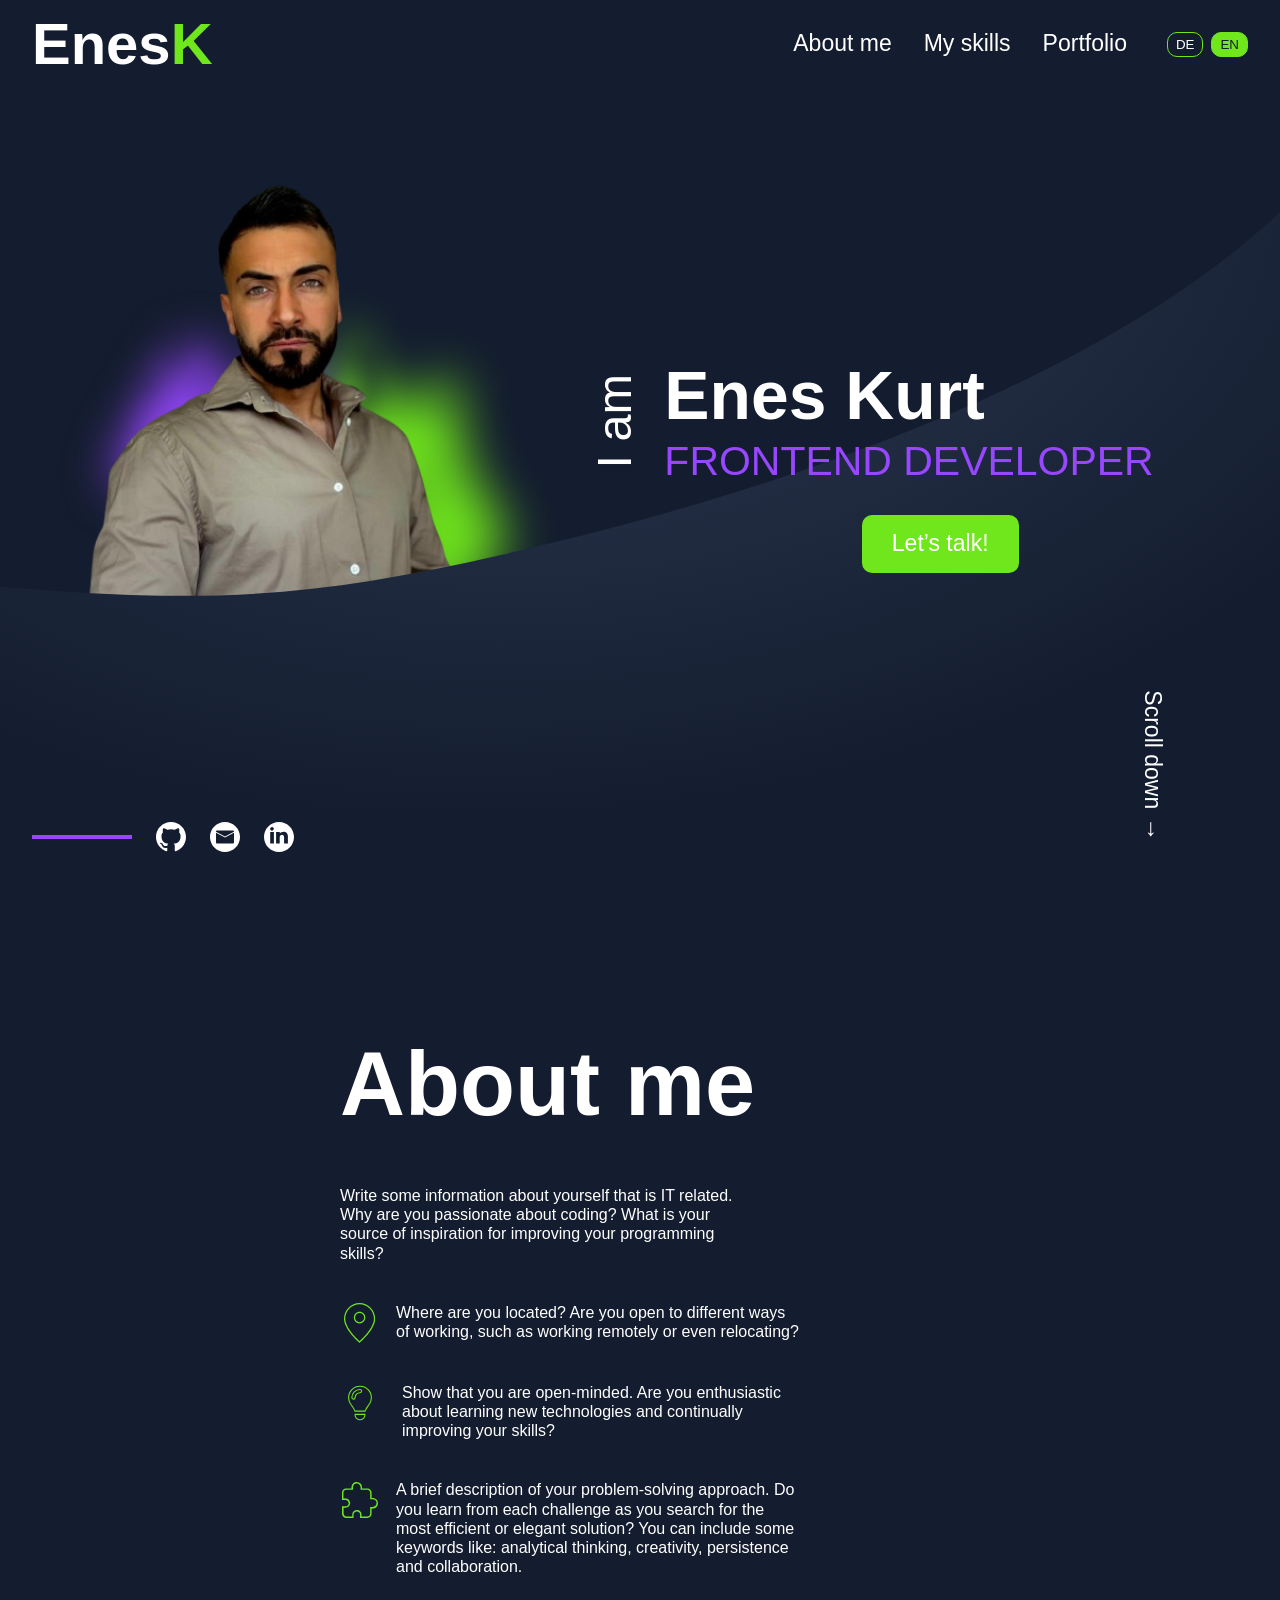
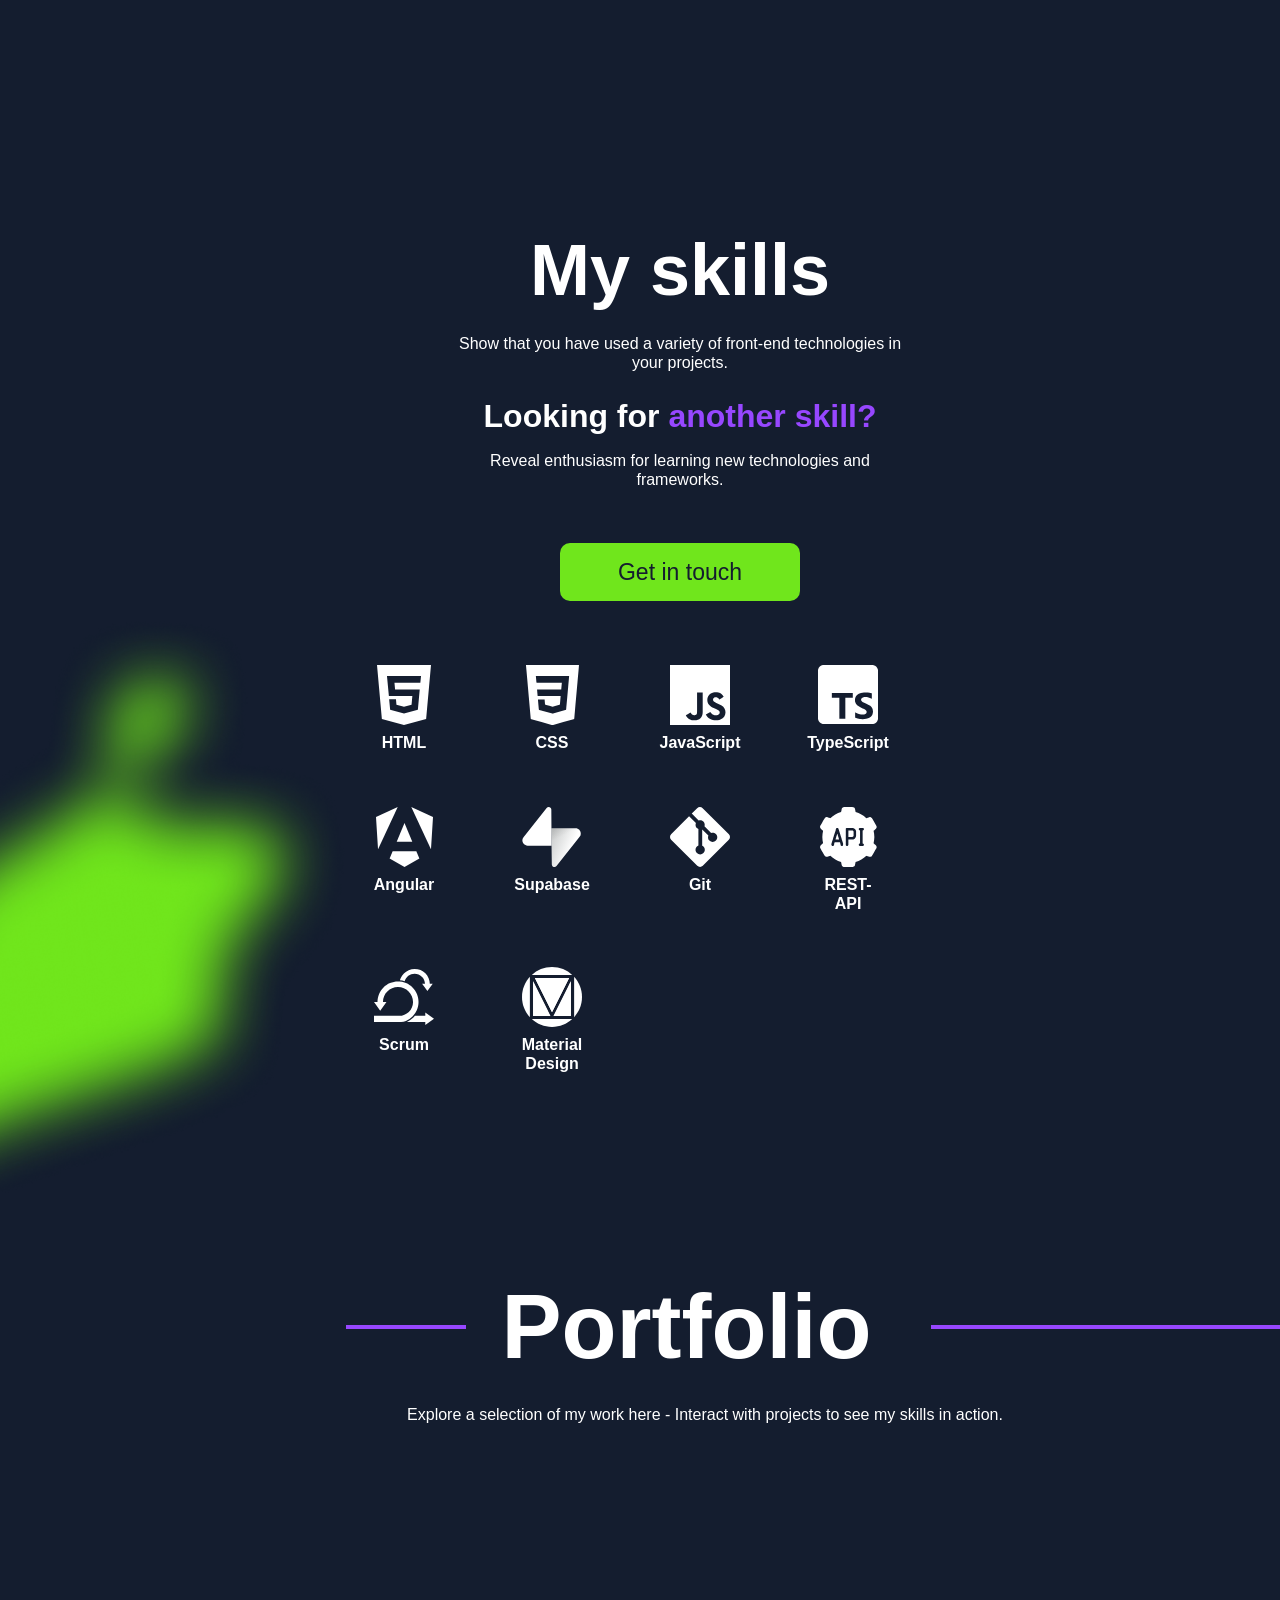
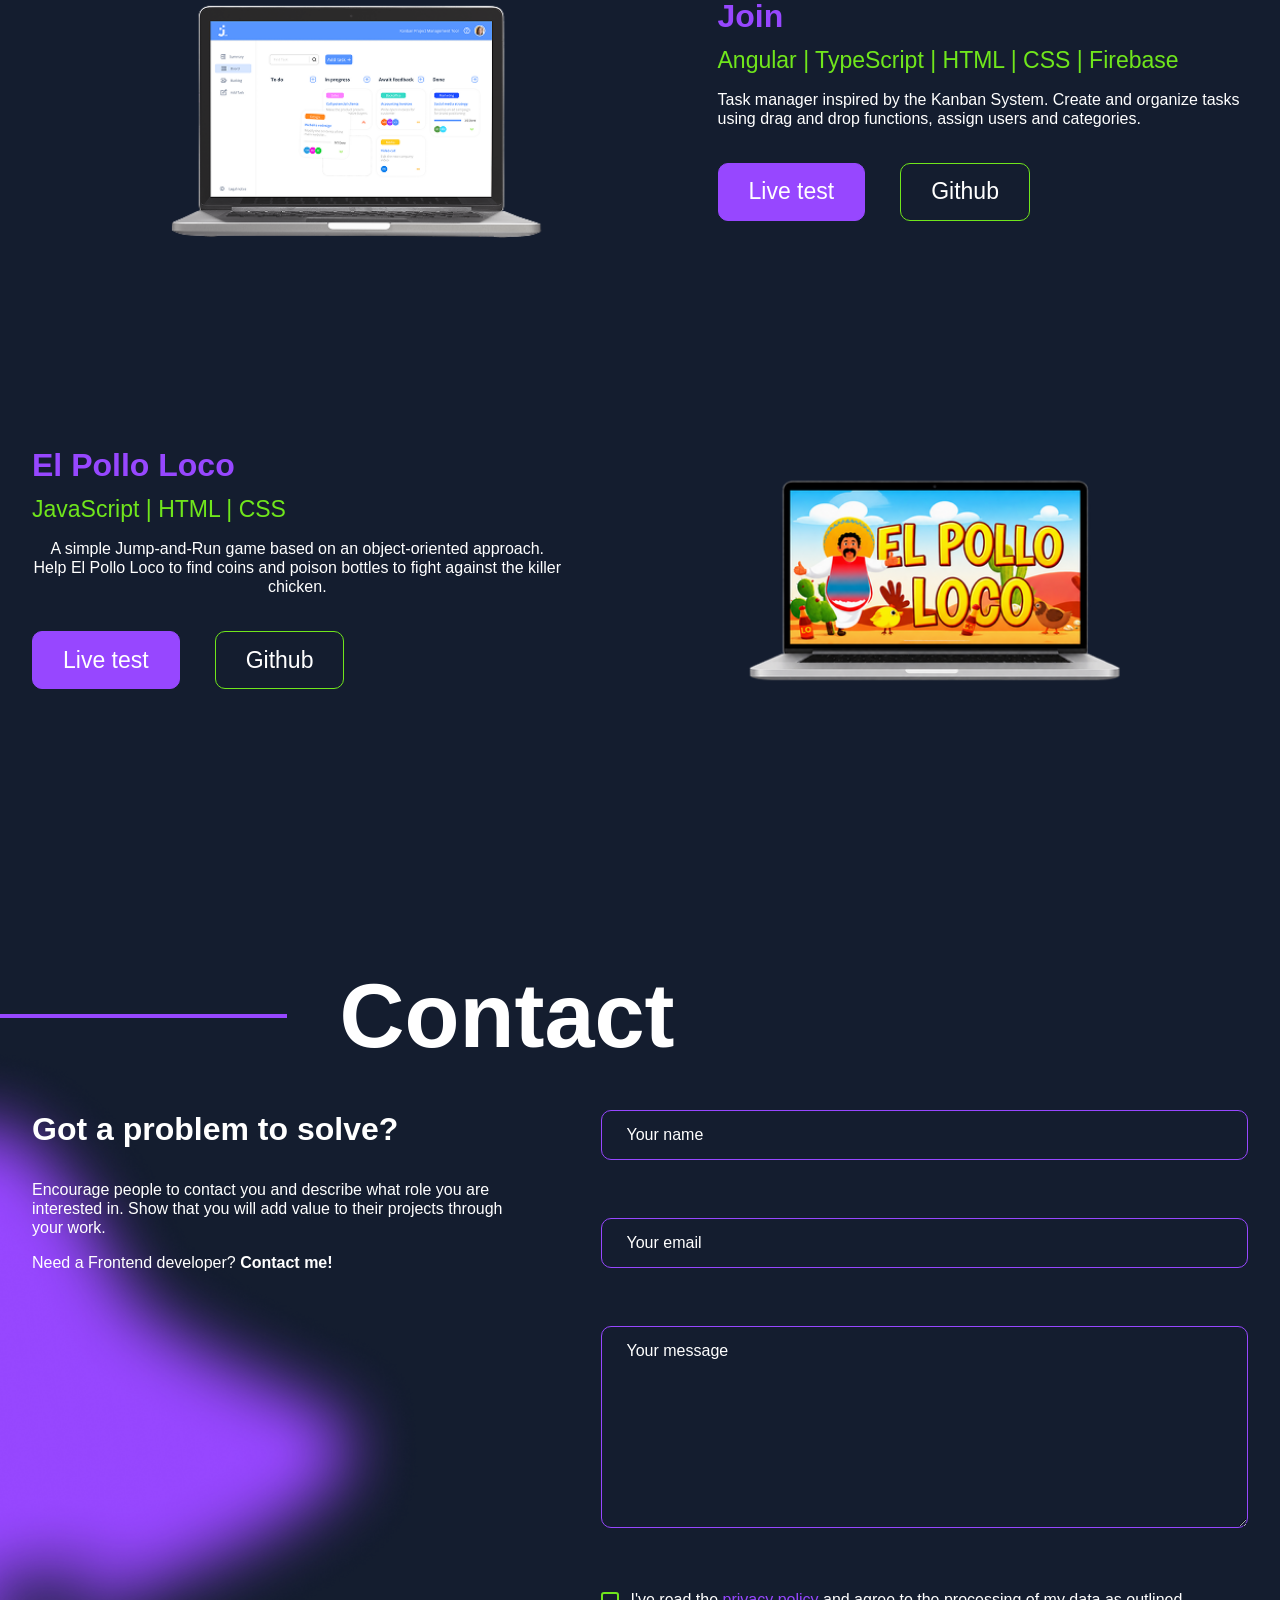
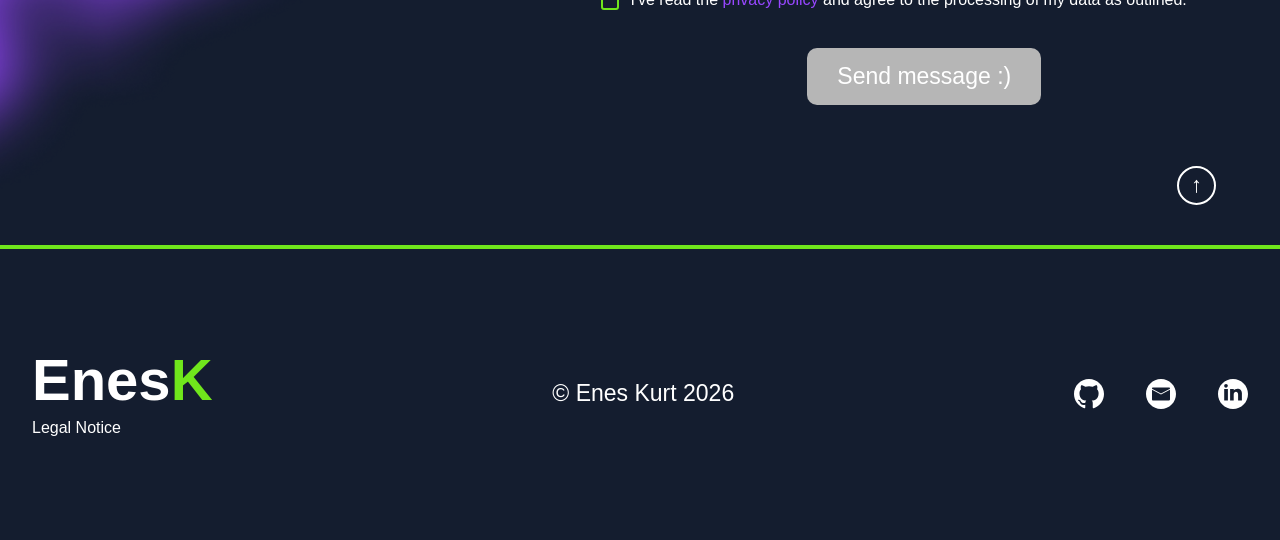
==== index.html @ da7b98ea "responsive contact section" ====
<!DOCTYPE html>
<html lang="en">

<head>
  <meta charset="UTF-8" />
  <meta name="viewport" content="width=device-width, initial-scale=1.0" />

  <title>Enes Kurt | Frontend Developer</title>

  <link rel="icon" type="image/png" href="./assets/img/favicon.png" />
  <link rel="stylesheet" href="./assets/css/style.css" />
</head>

<body>

    

    
  <!-- HEADER -->
  <header class="navbar">

    <div class="container navbar-container">

      <!-- LOGO -->
      <a href="#top" class="footer-logo">
        Enes<span>K</span>
      </a>

      <!-- BURGER -->
      <button class="burger" id="burger" aria-label="Open menu">
        <span></span>
        <span></span>
        <span></span>
      </button>

      <!-- NAV -->
      <div class="nav-right" id="nav">

        <nav>
         <ul class="nav-list">

  <li>
    <a href="#about-me" data-de="Über mich" data-en="About me">
      About me
    </a>
  </li>

  <li>
    <a href="#skills" data-de="Meine Skills" data-en="My skills">
      My skills
    </a>
  </li>

  <li>
    <a href="#portfolio" data-de="Portfolio" data-en="Portfolio">
      Portfolio
    </a>
  </li>

  <li>
    <a href="#contact" data-de="Kontakt" data-en="Contact">
      Contact
    </a>
  </li>

</ul>
</nav>

        <!-- LANGUAGE -->
        <div class="language">
          <button id="btn-de" data-lang="de">DE</button>
          <button id="btn-en" data-lang="en" class="active">EN</button>
        </div>

      </div>

    </div>

  </header>

  <!-- MAIN -->
  <main id="top">

 <!-- HERO -->
<section class="hero">

  <!-- WELLE ALS EIGENES ELEMENT -->
  <img
    class="hero-wave"
    src="./assets/img/background.svg"
    alt=""
    aria-hidden="true"
  />

  <div class="container hero-inner">

    <!-- IMAGE -->
    <div class="hero-image">

      <img
        class="hero-shadow"
        src="./assets/img/shadow.jpg"
        alt=""
      />

      <img
        class="hero-photo"
        src="./assets/img/enes.png"
        alt="Enes Kurt"
      />

    </div>

    <!-- TEXT -->
    <div class="hero-content">
 <div class="iam">
  <span data-de="Ich bin" data-en="I am">I am</span>
</div>
      <div class="hero-text">

        <h1>Enes Kurt</h1>

        <h2
          data-de="FRONTEND ENTWICKLER"
          data-en="FRONTEND DEVELOPER"
        >
          FRONTEND DEVELOPER
        </h2>

        <a
          href="#contact"
          class="cta"
          data-de="Lass uns reden!"
          data-en="Let’s talk!"
        >
          Let’s talk!
        </a>

      </div>

    </div>

    <!-- SOCIALS -->
    <div class="hero-socials">

      <div class="hero-line"></div>

      <a
        href="https://github.com/Enes-1905"
        target="_blank"
        rel="noopener noreferrer"
      >
        <img src="./assets/img/githubbutton.svg" alt="GitHub" />
      </a>

      <a href="mailto:kurt1643@icloud.com">
        <img src="./assets/img/button.svg" alt="Email" />
      </a>

      <a
        href="https://linkedin.com/"
        target="_blank"
        rel="noopener noreferrer"
      >
        <img src="./assets/img/linkedbutton.svg" alt="LinkedIn" />
      </a>

      <a class="hero-email" href="mailto:kurt1643@icloud.com">
        kurt1643@icloud.com
      </a>

    </div>

    <a href="#about-me" class="scroll-down">

      <span
        class="scroll-text"
        data-de="Runterscrollen"
        data-en="Scroll down"
      >
        Scroll down
      </span>

      <span class="scroll-arrow">
        →
      </span>

    </a>

  </div>

</section>


<!-- ABOUT -->
<section id="about-me" class="about-section">

  <div class="container about-content">

    <!-- TEXT -->
    <div class="about-text">

      <h2 data-de="Über mich" data-en="About me">
        About me
      </h2>

      <p class="about-intro">
        Write some information about yourself that is IT related. Why are you
        passionate about coding? What is your source of inspiration for improving
        your programming skills?
      </p>

      <div class="about-info">
        <img
          class="about-icon about-icon-location"
          src="./assets/img/location.svg"
          alt=""
        />

        <p>
          Where are you located? Are you open to different ways of working,
          such as working remotely or even relocating?
        </p>
      </div>

      <div class="about-info">
        <img
          class="about-icon about-icon-bulb"
          src="./assets/img/bulb.svg"
          alt=""
        />

        <p>
          Show that you are open-minded. Are you enthusiastic about learning
          new technologies and continually improving your skills?
        </p>
      </div>

      <div class="about-info">
        <img
          class="about-icon about-icon-puzzle"
          src="./assets/img/vector.svg"
          alt=""
        />

        <p>
          A brief description of your problem-solving approach. Do you learn
          from each challenge as you search for the most efficient or elegant
          solution? You can include some keywords like: analytical thinking,
          creativity, persistence and collaboration.
        </p>
      </div>

    </div>

    <!-- IMAGE -->
    <div class="about-image-wrapper">
      <div class="about-circle">
        <img
          src="./assets/img/enessss.jpg"
          alt="Enes Kurt"
        />
      </div>

      <div class="about-line"></div>
    </div>

  </div>

</section>

<!-- SKILLS -->
<section id="skills" class="skills-section">

  <div class="container skills-content">

    <!-- ICONS -->
    <div class="skills-icons">

      <div class="skill-item">
        <img src="./assets/img/html.svg" alt="HTML" />
        <span>HTML</span>
      </div>

      <div class="skill-item">
        <img src="./assets/img/css.svg" alt="CSS" />
        <span>CSS</span>
      </div>

      <div class="skill-item">
        <img src="./assets/img/js.svg" alt="JavaScript" />
        <span>JavaScript</span>
      </div>

      <div class="skill-item">
        <img src="./assets/img/type.svg" alt="TypeScript" />
        <span>TypeScript</span>
      </div>

      <div class="skill-item">
        <img src="./assets/img/angular.svg" alt="Angular" />
        <span>Angular</span>
      </div>

      <div class="skill-item">
        <img src="./assets/img/supabase.svg" alt="Supabase" />
        <span>Supabase</span>
      </div>

      <div class="skill-item">
        <img src="./assets/img/git.svg" alt="Git" />
        <span>Git</span>
      </div>

      <div class="skill-item">
        <img src="./assets/img/api.svg" alt="REST-API" />
        <span>REST-API</span>
      </div>

      <div class="skill-item">
        <img src="./assets/img/scrum.svg" alt="Scrum" />
        <span>Scrum</span>
      </div>

      <div class="skill-item">
        <img src="./assets/img/material.svg" alt="Material Design" />
        <span>Material Design</span>
      </div>

     

    </div>

    

    <!-- RIGHT -->
    <div class="skills-right">

      <!-- TITLE -->
      <div class="skills-heading">

        <h2
          data-de="Meine Fähigkeiten"
          data-en="My skills"
        >
          My skills
        </h2>

        <div class="skills-purple-line"></div>

      </div>

      <!-- TEXT -->
      <div class="skills-text-wrapper">

        <p class="skills-description">
          Show that you have used a variety of front-end technologies in your projects.
        </p>

        <div class="skills-question">

          <h3>
            Looking for <span>another skill?</span>
          </h3>

          <p>
            Reveal enthusiasm for learning new technologies and frameworks.
          </p>

        </div>

        <a
          href="#contact"
          class="cta skills-btn"
          data-de="Kontakt aufnehmen"
          data-en="Get in touch"
        >
          Get in touch
        </a>

      </div>

    </div>

  </div>

</section>
<!-- PORTFOLIO -->
<section id="portfolio" class="portfolio-section">

  <!-- TITLE AUSSERHALB DES CONTAINERS -->
  <div class="portfolio-header">

    <div class="portfolio-line-left"></div>

    <h2 class="portfolio-title">
      Portfolio
    </h2>

    <div class="portfolio-line-right"></div>

  </div>

  <!-- AB HIER BLEIBT ALLES IM CONTAINER -->
  <div class="container portfolio-content">

    <p
      class="portfolio-description"
      data-de="Entdecke hier eine Auswahl meiner Projekte – Interagiere mit ihnen und erhalte einen Einblick in meine Fähigkeiten."
      data-en="Explore a selection of my work here - Interact with projects to see my skills in action."
    >
      Explore a selection of my work here - Interact with projects to see my skills in action.
    </p>

    <!-- PROJECT 1 -->
    <div class="portfolio-project">

      <div class="project-image">
        <img
          src="./assets/img/join.jpg"
          alt="Join project"
        />
      </div>

      <div class="project-content">

        <h3>Join</h3>

        <p class="project-tech">
          Angular | TypeScript | HTML | CSS | Firebase
        </p>

        <p class="project-description">
          Task manager inspired by the Kanban System. Create and organize tasks using drag and drop functions, assign users and categories.
        </p>

        <div class="project-buttons">

          <a
            href="https://join.enes-kurt.de/login.html"
            target="_blank"
            rel="noopener noreferrer"
            class="project-btn live-btn"
          >
            Live test
          </a>

          <a
            href="https://github.com/Enes-1905/projektJoin"
            target="_blank"
            rel="noopener noreferrer"
            class="project-btn github-btn"
          >
            Github
          </a>

        </div>

      </div>

    </div>

    <!-- PROJECT 2 -->
    <div class="portfolio-project portfolio-project-reverse">

      <div class="project-content project-content-right">

        <h3>El Pollo Loco</h3>

        <p class="project-tech">
          JavaScript | HTML | CSS
        </p>

        <p class="project-description">
          A simple Jump-and-Run game based on an object-oriented approach. Help El Pollo Loco to find coins and poison bottles to fight against the killer chicken.
        </p>

        <div class="project-buttons">

          <a
            href="https://el-pollo-loco.enes-kurt.de/"
            target="_blank"
            rel="noopener noreferrer"
            class="project-btn live-btn"
          >
            Live test
          </a>

          <a
            href="https://github.com/Enes-1905/el_pollo_loco"
            target="_blank"
            rel="noopener noreferrer"
            class="project-btn github-btn"
          >
            Github
          </a>

        </div>

      </div>

      <div class="project-image project-image-elpoloco">
        <img
          src="./assets/img/elpoloco.jpg"
          alt="El Pollo Loco project"
        />
      </div>

    </div>

  </div>

</section>

<!-- CONTACT -->
<section id="contact" class="contact-section">

  <div class="container">

    <div class="contact-heading">
      <div class="contact-line"></div>

      <h2 data-de="Kontakt" data-en="Contact">
        Contact
      </h2>
    </div>

    <div class="contact-content">

      <div class="contact-left">

        <h3
          data-de="Hast du ein Problem zu lösen?"
          data-en="Got a problem to solve?"
        >
          Got a problem to solve?
        </h3>

        <p
          class="contact-description"
          data-de="Kontaktiere mich und beschreibe, welche Rolle du suchst. Ich zeige dir, wie ich durch meine Arbeit Mehrwert für dein Projekt schaffen kann."
          data-en="Encourage people to contact you and describe what role you are interested in. Show that you will add value to their projects through your work."
        >
          Encourage people to contact you and describe what role you are interested in. Show that you will add value to their projects through your work.
        </p>

        <p class="contact-highlight">
          Need a Frontend developer? <span>Contact me!</span>
        </p>

      </div>


      <form id="contact-form" class="contact-form" novalidate>

        <div class="input-group">

          <input
            type="text"
            name="name"
            id="name"
            placeholder="Your name"
            required
          />

          <span class="error-message" id="name-error"></span>

        </div>


        <div class="input-group">

          <input
            type="email"
            name="email"
            id="email"
            placeholder="Your email"
            required
          />

          <span class="error-message" id="email-error"></span>

        </div>


        <div class="input-group">

          <textarea
            name="message"
            id="message"
            placeholder="Your message"
            minlength="10"
            required
          ></textarea>

          <span class="error-message" id="message-error"></span>

        </div>


        <div class="privacy-wrapper">

          <label class="privacy-label">

            <input type="checkbox" required />

            <span class="custom-checkbox"></span>

            <span class="privacy-text">
              I've read the
              <a href="./privacypolicy.html" class="privacy-link">
                Privacy Policy
              </a>
              and agree to the processing of my data as outlined.
            </span>

            <span class="error-message" id="privacy-error"></span>

          </label>

        </div>


        <button type="submit" class="contact-btn">
          Send message :)
        </button>

      </form>


      <a href="#top" class="go-up-button" aria-label="Scroll to top">
        ↑
      </a>

    </div>

  </div>

</section>

<!-- FOOTER -->
<footer class="footer-section">
  <div class="container footer-content">

    <div class="footer-left">
      <a href="#top" class="footer-logo">
        Enes<span>K</span>
      </a>

      <div class="footer-links">
        <a href="./impressum.html" class="footer-legal">
          Legal Notice
        </a>

        
      </div>
    </div>

    <p class="footer-copyright">
      © Enes Kurt 2026
    </p>

    <div class="footer-socials">
      <a
        href="https://github.com/Enes-1905"
        target="_blank"
        rel="noopener noreferrer"
      >
        <img src="./assets/img/githubbutton.svg" alt="GitHub" />
      </a>

      <a href="mailto:kurt1643@icloud.com">
        <img src="./assets/img/button.svg" alt="E-Mail" />
      </a>

      <a
        href="https://linkedin.com/"
        target="_blank"
        rel="noopener noreferrer"
      >
        <img src="./assets/img/linkedbutton.svg" alt="LinkedIn" />
      </a>
    </div>

  </div>
</footer>

<script src="./assets/js/main.js"></script>
</body>
</html>
---- assets/css/style.css ----
:root {
  --bg: #141d2f;
  --dark-blue: #1a2743;
  --blue: #27334b;
  --green: #70e61c;
  --purple: #9747ff;
  --white: #ffffff;
  --cyan: #00bee8;
}

* {
  margin: 0;
  padding: 0;
  box-sizing: border-box;
}

html {
  scroll-behavior: smooth;
}

body {
  font-family: "Poppins", Arial, sans-serif;
  background: var(--bg);
  color: var(--white);

}

a {
  text-decoration: none;
  color: inherit;
}

img {
  display: block;
  max-width: 100%;
}

.container {
  width: 100%;
  max-width: 1440px;
  margin: 0 auto;
  padding-left: 48px;
  padding-right: 48px;
}

.about-content {
  position: relative;
  display: flex;
  align-items: center;
  justify-content: space-between;

  gap: 140px;
}
/* HEADER */

.navbar {
  position: fixed;
  top: 0;
  left: 0;
  width: 100%;
  height: 88px;
  background: var(--bg);
  z-index: 1000;
}

.navbar-container {
  height: 100%;
  display: flex;
  align-items: center;
  justify-content: space-between;
}

.logo {
  font-size: 32px;
  font-weight: 800;
}

.logo span {
  color: var(--green);
}

.nav-right {
  display: flex;
  align-items: center;
  gap: 40px;
}

.nav-list {
  display: flex;
  list-style: none;
  gap: 32px;
}

/* Contact remains .
 */
.nav-list li:last-child {
  display: none;
}

.nav-list a {
  font-family: "Poppins", sans-serif;
  font-size: 23px;
  font-weight: 400;
  line-height: 120%;
  letter-spacing: 0;
  color: #ffffff;

  transition: 0.2s;
}

.nav-list a:hover {
  color: var(--green);
}

.language {
  display: flex;
  gap: 8px;
}

.language button {
  background: transparent;
  color: var(--white);
  border: 1px solid var(--green);
  border-radius: 10px;
  padding: 4px 8px;
  cursor: pointer;
}

.language .active {
  background: var(--green);
  color: var(--bg);
}

/* BURGER */

.burger {
  display: none;
  width: 32px;
  height: 26px;
  background: transparent;
  border: none;
  flex-direction: column;
  justify-content: space-between;
  cursor: pointer;
}

.burger span {
  width: 100%;
  height: 3px;
  background: white;
  border-radius: 8px;
  transition: 0.25s;
}

.burger.open span:nth-child(1) {
  transform: rotate(45deg) translate(8px, 8px);
}

.burger.open span:nth-child(2) {
  opacity: 0;
}

.burger.open span:nth-child(3) {
  transform: rotate(-45deg) translate(8px, -8px);
}
/* =========================================
HERO
========================================= */

.hero {
  position: relative;
  min-height: 100vh;
  padding-top: 88px;
  background: #141d2f;
}

/* SVG-Welle */
.hero-wave {
  position: absolute;
  left: 0;

  top: clamp(
  150px,
  calc(150px + (1442px - 100vw) * 0.38),
  420px
  );

  width: 100%;
  height: auto;
  max-width: none;

  display: block;

  z-index: 4;
  pointer-events: none;
  user-select: none;
}

/* Hero-Inhalt */
.hero-inner {
  position: relative;

  width: calc(100% - 98px);
  max-width: 1344px;
  min-height: calc(100vh - 88px);

  margin: 0 auto;
  padding: 0;

  display: grid;
  grid-template-columns: 520px minmax(0, 1fr);
  align-items: center;
  column-gap: 20px;
}

.hero-image {
  position: relative;

  width: 620px;
  height: 650px;

  margin-left: -40px;
  margin-top: 18px;

  align-self: start;
  z-index: 2;
}

.hero-shadow {
  position: absolute;
  left: -150px;
  top: 80px;

  width: 760px;
  height: 760px;

  object-fit: contain;

  z-index: 1;
  filter: blur(10px);
  pointer-events: none;
}

.hero-photo {
  position: relative;
  z-index: 2;

  width: 580px;
  height: 650px;

  object-fit: contain;
  object-position: bottom center;

  transform: translateY(-8px);
}

/* Textbereich */
.hero-content {
  position: absolute;
  top: 209px;
  left: 573px;

  width: 760px;
  height: 172px;

  display: flex;
  align-items: flex-start;
  gap: 14px;

  margin: 0;
  z-index: 6;
}
.iam {
  width: 53px;
  height: 148px;

  display: flex;
  align-items: center;
  justify-content: center;

  flex-shrink: 0;
}

.iam > span {
  display: block;
  font-family: "Poppins", sans-serif;
  font-size: 64px;
  font-weight: 400;
  line-height: 1;
  color: var(--white);
  white-space: nowrap;
  transform: rotate(-90deg) translateY(6px);
  transform-origin: center;
}

.hero-text {
  width: auto;
  height: 148px;

  display: flex;
  flex-direction: column;
  align-items: flex-start;
}


.hero-text h1 {
  width: auto;
  margin: 0;

  font-size: 82px;
  font-weight: 700;
  line-height: 1.05;
  white-space: nowrap;
}
.hero-text h2 {
  width: auto;
  margin: 4px 0 0;

  font-family: "Poppins", sans-serif;
  font-size: 49px;
  font-weight: 400;
  line-height: 1;

  color: var(--purple);
  white-space: nowrap;
}

/* Grüner Button */
.cta {
  width: fit-content;
  min-height: 58px;

  margin-top: 36px;
  padding: 15px 30px;

  display: flex;
  align-items: center;
  justify-content: center;
  align-self: center;

  border: 0;
  border-radius: 10px;

  background: var(--green);
  color: #ffffff;

  font-family: "Poppins", sans-serif;
  font-size: 23px;
  font-weight: 400;
  line-height: 120%;
  white-space: nowrap;

  transition: transform 0.2s ease;
}

.cta:hover {
  transform: scale(1.05);
}

/* Social Links */
.hero-socials {
  position: absolute;
  left: calc((100vw - 100%) / -2);
  bottom: 48px;

  display: flex;
  align-items: center;
  gap: 28px;

  z-index: 6;
}

.hero-line {
  width: 180px;
  height: 4px;
  background: var(--purple);
  flex-shrink: 0;
  left: -95px;
}
.hero-socials a {
  display: flex;
  align-items: center;
  justify-content: center;
}

.hero-socials a img {
  width: 30px;
  height: 30px;

  object-fit: contain;
  transition: transform 0.2s ease;
}

.hero-socials a:hover img {
  transform: scale(1.15);
}

.hero-email {
  margin-left: 8px;

  font-size: 23px;
  color: #ffffff;
}

/* Scroll down */
.scroll-down {
  position: absolute;
  right: 20px;
  bottom: 120px;

  display: flex;
  align-items: center;
  gap: 8px;

  transform: rotate(90deg);

  z-index: 6;
}

.scroll-text {
  font-family: "Poppins", sans-serif;
  font-size: 23px;
  font-weight: 400;
  line-height: 120%;

  color: #ffffff;
}

.scroll-arrow {
  width: 24px;
  height: 24px;

  display: flex;
  align-items: center;
  justify-content: center;

  font-size: 24px;
  color: #ffffff;
}

/* =========================================
HERO RESPONSIVE 
========================================= */

@media (max-width: 1450px) {
  .hero-inner {
    width: calc(100% - 64px);
  }

  .hero-image {
    margin-left: 0;
  }

  .hero-shadow {
    left: 0;
    width: 620px;
    height: 650px;
  }

  .hero-photo {
    margin-left: 0;
  }
}
@media (max-width: 1420px) {
  .hero-inner {
    width: calc(100% - 64px);
    max-width: 1240px;
    grid-template-columns: 540px minmax(0, 1fr);
    column-gap: 24px;
  }

  .hero-image {
    width: 540px;
    max-width: none;
    height: 650px;
    margin-left: 0;
    margin-top: 18px;
    transform: none;
  }

  .hero-shadow {
    left: 0;
    top: 80px;
    width: 540px;
    max-width: none;
    height: 650px;
    margin-left: 0;
    transform: none;
  }

  .hero-photo {
    width: 520px;
    max-width: none;
    height: 650px;
    margin-left: 0;
  }

  .hero-content {
    position: absolute;
    top: 209px;
    left: 573px;

    width: calc(100% - 573px);
    min-width: 0;

    display: grid;
    grid-template-columns: 63px minmax(0, 1fr);
    grid-template-rows: 108px 64px;
    column-gap: 24px;

    margin: 0;
    z-index: 6;
  }

  .iam {
    width: 50px;
    height: 125px;
  }

  .iam > span {
    font-size: clamp(36px, 3.8vw, 52px);
  }

  .hero-text {
    width: 100%;
    max-width: 100%;
    min-width: 0;
    height: auto;
  }

  .hero-text h1,
  .hero-text h2 {
    min-width: 0;
  }

  .hero-text h1 {
    width: auto;
    max-width: 100%;
    height: auto;
    font-size: clamp(48px, 5.3vw, 72px);
    line-height: 1.1;
  }

  .hero-text h2 {
    width: auto;
    max-width: 100%;
    height: auto;
    margin-top: 4px;
    font-size: clamp(28px, 3.2vw, 44px);
    line-height: 1.15;
  }

  .cta {
    margin-top: 30px;
  }
}

/* ABOUT */

.about-section {
  position: relative;
  z-index: 5;

  background: transparent;

  padding-top: 130px;
  padding-bottom: 120px;
}

.about-content {
  position: relative;
  z-index: 6;

  display: flex;
  align-items: center;
  justify-content: space-between;

  gap: 80px;
}
.about-text {
  width: 471px;
  display: flex;
  flex-direction: column;
  gap: 32px;
  margin-left: -40px;
}

.about-text h2 {
  font-weight: 700;
  font-size: 90px;
  line-height: 120%;
}
.about-intro {
  width: 417px;
  font-size: 16px;
  font-weight: 400;
  line-height: 120%;
  letter-spacing: 0;
}
.about-info {
  display: flex;
  align-items: flex-start;
  gap: 16px;
}

.about-icon {
  object-fit: contain;
  flex-shrink: 0;
  display: block;
}
.about-icon-location {
  width: 40px;
  height: 40px;
}

.about-icon-bulb {
  width: 52px;
  height: 52px;
  margin-left: -6px;
  margin-top: -6px;
}

.about-icon-puzzle {
  width: 36px;
  height: 36px;
  margin: 2px;
}


.about-info p {
  width: 407px;
  font-size: 16px;
  font-weight: 400;
  line-height: 120%;
  letter-spacing: 0;
}

.about-image-wrapper {
  position: relative;
  width: 453px;
  height: 453px;
  flex-shrink: 0;
}
.about-circle {
  width: 447px;
  height: 453px;
  border: 4px solid var(--green);
  border-radius: 50%;
  background: var(--bg);
}

.about-circle img {
  width: 100%;
  height: 100%;
  object-fit: cover;
  object-position: center top;
  border-radius: 50%;
}


.about-line {
  position: absolute;
  top: 50%;
  left: 98%;
  width: calc((100vw - 1440px) / 2 + 48px);
  min-width: 48px;
  height: 4px;
  background: var(--green);
  transform: translateY(-50%);
}
/* =========================================
SKILLS
========================================= */

.skills-section {
  position: relative;
  padding: 120px 0;
  background: var(--bg);
  overflow: hidden;
}

.skills-section::before {
  content: "";
  position: absolute;
  left: -320px;
  bottom: -120px;
  width: 700px;
  height: 700px;
  background: url("../img/skillsportfolio.jpg") no-repeat center;
  background-size: contain;
  z-index: 1;
  pointer-events: none;
}

.skills-content {
  position: relative;
  z-index: 2;

  width: 100%;
  min-height: 404px;

  display: flex;
  justify-content: space-between;
  align-items: flex-start;

  gap: 80px;
}

/* LEFT SIDE */

.skills-icons {
  width: 620px;
  max-width: 620px;

  display: grid;
  grid-template-columns: repeat(4, 88px);

  justify-content: space-between;

  column-gap: 60px;
  row-gap: 54px;
}

.skill-item {
  width: 60px;

  display: flex;
  flex-direction: column;
  align-items: center;
}

.skill-item img {
  width: 60px;
  height: 60px;

  object-fit: contain;
  transition: 0.2s ease;
}

.skill-item span {
  margin-top: 8px;

  font-family: "Poppins", Arial, sans-serif;
  font-size: 16px;
  font-weight: 700;
  font-style: normal;
  line-height: 120%;
  letter-spacing: 0;

  color: #ffffff;
  text-align: center;
}

.skill-item:hover img {
  transform: translateY(-10px);
}

/* RIGHT SIDE */

.skills-right {
  width: 550px;
  flex-shrink: 0;
  display: flex;
  flex-direction: column;
  align-items: flex-end;
  text-align: right;
  position: relative;
  left: 40px;
}

.skills-heading {
  width: auto;
  height: 108px;

  display: flex;
  align-items: center;
  justify-content: flex-end;

  gap: 32px;
}

.skills-heading h2 {
  font-size: 72px;
  font-weight: 700;
  line-height: 120%;
  white-space: nowrap;
}

.skills-purple-line {
  position: absolute;
  left: calc(100% + 32px);

  width: calc((100vw - 1440px) / 2 + 48px);
  min-width: 68px;
  height: 4px;
  background: var(--purple);
  transform: translateY(-50%);
}
.skills-text-wrapper {
  width: 471px;

  margin-top: 10px;

  display: flex;
  flex-direction: column;
  align-items: flex-end;

  gap: 24px;

  text-align: right;
}

.skills-description {
  width: 471px;

  font-size: 16px;
  font-weight: 400;
  line-height: 120%;
}

.skills-question {
  width: 410px;

  display: flex;
  flex-direction: column;

  gap: 16px;
}

.skills-question h3 {
  width: 410px;

  font-size: 32px;
  font-weight: 700;
  line-height: 120%;
}

.skills-question h3 span {
  color: var(--purple);
}

.skills-question p {
  width: 410px;

  font-size: 16px;
  font-weight: 400;
  line-height: 120%;
}

.skills-btn {
  width: 240px;
  height: 58px;

  display: flex;
  align-items: center;
  justify-content: center;

  padding: 15px 30px;

  border-radius: 10px;
  background: var(--green);

  color: var(--bg);

  font-size: 23px;
  font-weight: 400;
  line-height: 120%;
  text-align: center;
  white-space: nowrap;

  transition: 0.2s ease;
  align-self: center;
}
.skills-btn:hover {
  transform: scale(1.05);
}
/* PORTFOLIO */

.portfolio-section {
  position: relative;
  padding: 80px 0 120px;
  background: var(--bg);
}

.portfolio-shadow {
  position: absolute;
  top: 420px;
  left: -240px;
  width: 636px;
  height: 748px;
  object-fit: contain;
  transform: rotate(172deg);
  z-index: 0;
  pointer-events: none;
}
.portfolio-header {
  width: 100%;
  height: 108px;

  display: grid;
  grid-template-columns:
    1fr
    100px
    32px
    389px
    32px
    1fr;

  align-items: center;
}

.portfolio-line-left {
  grid-column: 2;

  width: 100px;
  height: 4px;

  background: var(--purple);
}

.portfolio-line-right {
  grid-column: 6;

  width: calc(100% + 16px);
  height: 4px;

  margin-left: -16px;

  background: var(--purple);
}
.portfolio-title {
  grid-column: 4;

  width: 389px;
  height: 108px;

  margin: 0;

  font-family: "Poppins", sans-serif;
  font-size: 90px;
  font-weight: 700;
  line-height: 120%;
  letter-spacing: 0;

  color: #ffffff;
  white-space: nowrap;
}

.portfolio-description {
  width: min(733px, calc(100% - 64px));
  height: auto;
  margin: 24px auto 0;
  font-family: "Poppins", sans-serif;
  font-size: 16px;
  font-weight: 400;
  line-height: 120%;
  color: #ffffff;
  text-align: center;
  white-space: normal;
  transform: translateX(65px);
}

.portfolio-project {
  position: relative;
  z-index: 2;
  margin: 110px auto 0;
  display: flex;
  align-items: center;
  justify-content: center;
  gap: 90px;
}

.project-image {
  width: 620px;
  height: 339px;

  flex-shrink: 0;
}

.project-image img {
  width: 620px;
  height: 339px;

  display: block;
  object-fit: contain;

  transition: transform 0.3s ease;
}

.project-image img:hover {
  transform: scale(1.03);
}

.project-content {
  width: 513px;
  display: flex;
  flex-direction: column;
  align-items: flex-start;
}

.project-content h3 {
  font-weight: 700;
  font-size: 32px;
  line-height: 120%;
  color: var(--purple);
}

.project-content .project-tech {
  margin-top: 12px;
  font-weight: 400;
  font-size: 23px;
  line-height: 120%;
  color: var(--green);
}

.project-content p {
  margin-top: 15px;
  font-size: 16px;
  line-height: 120%;
}

.elpoloco-content {
  align-items: flex-end;
  text-align: right;
}

.elpoloco-content p {
  text-align: right;
}

.project-buttons {
  display: flex;
  align-items: center;
  gap: 35px;
  margin-top: 35px;
}

.project-content-right .project-tech,
.project-content-right .project-description,
.elpoloco-content p {
  text-align: center;
}
.project-btn {
  min-height: 58px;
  padding: 15px 30px;
  border-radius: 10px;
  font-size: 23px;
  line-height: 1;
  display: flex;
  justify-content: center;
  align-items: center;
  white-space: nowrap;
  transition: 0.2s ease;
}
.project-btn:hover {
  transform: scale(1.05);
}

.live-btn {
  background: var(--purple);
  border: 1px solid var(--purple);
  color: var(--white);
}

.github-btn {
  background: transparent;
  border: 1px solid var(--green);
  color: var(--white);
}
/* CONTACT */

.contact-section {
  position: relative;
  padding: 100px 0 140px;
  background: var(--bg);
}
.contact-heading {
  width: 943px;
  height: 108px;

  display: flex;
  align-items: center;
  gap: 32px;
  margin-bottom: 40px;
  margin-left: calc((100vw - 1440px) / 82 - 278px);
}

.contact-line {
  width: 535px;
  height: 4px;

  background: var(--purple);
  flex-shrink: 0;
}

.contact-heading h2 {
  width: 376px;
  height: 108px;

  margin: 0;

  font-family: "Poppins", sans-serif;
  font-size: 90px;
  font-weight: 700;
  line-height: 120%;
  letter-spacing: 0;

  color: #ffffff;
  text-align: center;
  white-space: nowrap;
}
.go-up-button {
  position: absolute;
  right: 32px;
  bottom: -100px;

  width: 39px;
  height: 39px;

  display: flex;
  align-items: center;
  justify-content: center;

  border: 2px solid #ffffff;
  border-radius: 50%;

  color: #ffffff;
  font-size: 22px;
  text-decoration: none;

  transition: all 200ms ease-in-out;
}

.go-up-button:hover {
  color: var(--green);
  border-color: var(--green);
  transform: translateY(-3px);
}

.contact-section::before {
  content: "";
  position: absolute;
  left: -260px;
  bottom: 40px;
  width: 700px;
  height: 760px;
  background: url("../img/shadowportfolio.png") no-repeat center center;
  background-size: contain;
  z-index: 0;
  pointer-events: none;
}

.contact-content {
  position: relative;
  z-index: 2;

  display: flex;
  justify-content: space-between;
  align-items: flex-start;
  gap: 80px;
}
.contact-left {
  width: 474px;
}


.contact-left h3 {
  width: 474px;
  height: 38px;
  margin: 0;

  font-family: "Poppins", sans-serif;
  font-size: 32px;
  font-weight: 700;
  line-height: 120%;
  letter-spacing: 0;

  color: #ffffff;
}

.contact-description {
  width: 474px;

  margin-top: 32px;

  font-family: "Poppins", sans-serif;
  font-size: 16px;
  font-weight: 400;
  line-height: 120%;
  letter-spacing: 0;
  color: #ffffff;
}

.contact-highlight {
  width: 474px;

  margin-top: 16px;

  font-family: "Poppins", sans-serif;
  font-size: 16px;
  font-weight: 400;
  line-height: 120%;
  letter-spacing: 0;
  color: #ffffff;
}

.contact-highlight span {
  font-weight: 700;
}

.contact-form {
  width: 617px;
  display: flex;
  flex-direction: column;
  gap: 32px;
  margin-top: 0;
}

.contact-form input,
.contact-form textarea {
  width: 100%;
  border: 1px solid var(--purple);
  border-radius: 10px;
  background: transparent;
  color: var(--white);
  font-family: "Poppins", sans-serif;
  font-size: 16px;
  outline: none;
}

.contact-form input {
  height: 50px;
  padding: 15px 25px;
}

.contact-form textarea {
  height: 202px;
  padding: 15px 25px;
  resize: vertical;
}
.input-group {
  position: relative;
  width: 100%;
}

.error-message {
  display: block;
  min-height: 18px;
  margin-top: 8px;

  font-size: 14px;
  font-weight: 400;
  line-height: 120%;
  color: #e61c40;

  opacity: 0;
}

.input-group.error .error-message,
.privacy-wrapper.error .error-message {
  opacity: 1;
}

.input-group.error input,
.input-group.error textarea {
  border-color: #e61c40;
}

.input-group.error::after {
  content: "!";
  position: absolute;
  right: 25px;
  top: 13px;

  width: 24px;
  height: 24px;

  display: flex;
  align-items: center;
  justify-content: center;

  border-radius: 50%;
  background: #e61c40;
  color: #ffffff;

  font-size: 18px;
  font-weight: 700;
}

.input-group:has(textarea).error::after {
  top: 18px;
}

.contact-btn:disabled {
  background: #b6b6b6;
  color: #ffffff;
  cursor: not-allowed;
  transform: none;
}

.contact-form input::placeholder,
.contact-form textarea::placeholder {
  color: var(--white);
}

.privacy-label {
  display: flex;
  align-items: flex-start;
  gap: 12px;
  cursor: pointer;
}

.privacy-label input {
  display: none;
}

.custom-checkbox {
  width: 18px;
  height: 18px;
  border: 2px solid var(--green);
  border-radius: 3px;
  flex-shrink: 0;
  position: relative;
  margin-top: 2px;
}

.privacy-label input:checked + .custom-checkbox::after {
  content: "✓";
  position: absolute;
  top: -5px;
  left: 2px;
  color: var(--green);
  font-size: 16px;
}

.privacy-text {
  font-size: 16px;
  line-height: 120%;
}

.privacy-text a {
  color: var(--purple) !important;
  text-decoration: none;
  font-weight: 400;
  transition: 0.2s ease;
}

.privacy-text a:hover {
  color: var(--green) !important;
}
.contact-btn {
  align-self: center;
  padding: 15px 30px;
  border: none;
  border-radius: 10px;
  background: var(--green);
  color: var(--bg);
  font-size: 23px;
  cursor: pointer;
  transition: 0.2s ease;
}

.contact-btn:disabled {
  background: #b6b6b6;
  color: var(--white);
  cursor: not-allowed;
}

.contact-btn:hover {
  transform: scale(1.05);
}
.toast-message {
  position: fixed;
  right: 32px;
  bottom: 32px;
  z-index: 2000;
  padding: 16px 24px;
  background: var(--green);
  color: var(--bg);
  border-radius: 10px;
  font-weight: 700;
}

.footer-legal,
.footer-privacy {
  font-size: 16px;
  transition: color 0.2s ease;
}

.footer-legal:hover,
.footer-privacy:hover {
  color: var(--green);
}

/* FOOTER */


.footer-section {
  width: 100%;
  min-height: 291px;
  border-top: 4px solid var(--green);
  background: var(--bg);
}

.footer-content {
  min-height: 291px;
  display: flex;
  align-items: center;
  justify-content: space-between;
}

.footer-left {
  display: flex;
  flex-direction: column;
  align-items: flex-start;
}

.footer-logo {
  display: inline-block;
  font-size: 58px;
  font-weight: 700;
  line-height: 1;
  transition: transform 0.2s ease;
}

.footer-logo span {
  color: var(--green);
}

.footer-logo:hover {
  transform: scale(1.03);
}

.footer-links {
  display: flex;
  gap: 16px;
  margin-top: 10px;
}

.footer-copyright {
  font-size: 23px;
  line-height: 120%;
}

.footer-socials {
  display: flex;
  align-items: center;
  gap: 42px;
}

.footer-socials a {
  display: flex;
}

.footer-socials a img {
  width: 30px;
  height: 30px;
  object-fit: contain;
  transition: transform 0.2s ease;
}

.footer-socials a:hover img {
  transform: scale(1.2);
}
/* =========================================
LEGAL NOTICE
========================================= */

.legal-page {
  min-height: 100vh;
  padding-top: 140px;
  padding-bottom: 80px;
  background: var(--bg);
}

.legal-content {
  position: relative;
  width: 100%;
  max-width: 1200px;
  margin: 0 auto;
}

.legal-back {
  position: absolute;
  top: 0;
  right: 48px;

  width: 48px;
  height: 48px;

  display: flex;
  align-items: center;
  justify-content: center;

  border: 3px solid var(--purple);
  border-radius: 50%;

  color: var(--purple);
  font-size: 30px;
  line-height: 1;
  transition: 0.2s ease;
  transform: translateY(-50px);
}

.legal-back:hover {
  color: var(--green);
  border-color: var(--green);
}

.legal-heading {
  display: flex;
  align-items: center;
  gap: 24px;

  margin-bottom: 32px;
}

.legal-heading h1 {
  margin: 0;

  color: var(--green);

  font-size: 64px;
  font-weight: 700;
  line-height: 1.1;

  white-space: nowrap;
}

.legal-heading-line {
  width: 100%;
  height: 4px;

  background: var(--purple);
}

.legal-copy {
  max-width: 760px;
}

.legal-copy section {
  margin-bottom: 36px;
}

.legal-copy h2 {
  margin: 0 0 6px;

  color: var(--purple);

  font-size: 24px;
  font-weight: 700;
  line-height: 1.2;
}

.legal-copy p,
.legal-copy address {
  margin: 0;

  color: var(--white);

  font-size: 18px;
  font-style: normal;
  line-height: 1.25;
}

.legal-copy a {
  color: var(--purple);
}

.legal-note {
  margin-top: 40px;
}


/* =========================================
RESPONSIVE
========================================= */

@media (max-width: 1350px) {
  .container {
    max-width: 100%;
    padding-left: 32px;
    padding-right: 32px;
  }

  /* HERO: kleinere Desktops, weiterhin zweispaltig */
  .hero-inner {
    width: calc(100% - 64px);
    max-width: 1240px;
    grid-template-columns: minmax(320px, 43%) minmax(0, 1fr);
    column-gap: 24px;
  }

  .hero-image {
    width: 100%;
    max-width: 540px;
    height: 650px;
    margin-left: 0;
    margin-top: 18px;
    transform: none;
  }

  .hero-shadow {
    left: 0;
    top: 80px;
    width: 100%;
    max-width: 540px;
    height: 650px;
    margin-left: 0;
    transform: none;
  }

  .hero-photo {
    width: 100%;
    max-width: 520px;
    height: 650px;
    margin-left: 0;
  }

  .hero-content {
    position: relative;
    top: auto;
    left: auto;
    width: 100%;
    max-width: 100%;
    min-width: 0;
    height: auto;
    margin: -80px 0 0;
    gap: 18px;
  }

  .iam {
    width: 50px;
    height: 125px;
  }

  .iam > span {
    font-size: clamp(36px, 3.8vw, 52px);
  }

  .hero-text {
    width: 100%;
    max-width: 100%;
    min-width: 0;
    height: auto;
  }

  .hero-text h1 {
    width: auto;
    max-width: 100%;
    height: auto;
    font-size: clamp(48px, 5.3vw, 72px);
    line-height: 1.1;
  }

  .hero-text h2 {
    width: auto;
    max-width: 100%;
    height: auto;
    margin-top: 4px;
    font-size: clamp(28px, 3.2vw, 44px);
    line-height: 1.15;
  }

  .cta {
    margin-top: 30px;
  }

  .about-content {
    justify-content: center;
  }

.about-text {
  width: 100%;
  max-width: 600px;
  margin: 0 auto;
  gap: 40px;
}

.about-text h2 {
  margin-bottom: 8px;
}

  .about-image-wrapper,
  .about-line {
    display: none;
  }

  .skills-content {
    flex-direction: column-reverse;
    align-items: center;
    gap: 64px;
  }

  .skills-right,
  .skills-text-wrapper {
    width: 100%;
    max-width: 700px;
    align-items: center;
    text-align: center;
  }

  .skills-heading {
    justify-content: center;
  }

  .skills-purple-line {
    display: none;
  }

  .skills-heading h2 {
    text-align: center;
    white-space: normal;
  }

  .skills-icons {
    width: 100%;
    max-width: 664px;
    grid-template-columns: repeat(4, 88px);
    justify-content: center;
    gap: 54px 60px;
  }

  .portfolio-project {
    gap: 48px;
  }
}
/* Verhindert  Overflow */
@media (min-width: 1111px) and (max-width: 1350px) {
  .portfolio-project,
  .contact-content {
    width: 100%;
    min-width: 0;
  }

  .portfolio-project {
    gap: clamp(32px, 4vw, 48px);
  }

  .project-image {
    width: auto;
    min-width: 0;
    flex: 1 1 620px;
    height: auto;
  }

  .project-image img {
    width: 100%;
    height: auto;
  }

  .project-content {
    width: auto;
    min-width: 0;
    flex: 1 1 513px;
  }

  .contact-content {
    gap: clamp(40px, 5vw, 80px);
  }

  .contact-left {
    width: auto;
    min-width: 0;
    flex: 1 1 474px;
  }

  .contact-form {
    width: auto;
    min-width: 0;
    flex: 1 1 617px;
  }
}

@media (max-width: 380px) {
  .container {
    padding-left: 12px;
    padding-right: 12px;
  }

  .hero-inner {
    width: calc(100% - 24px);
  }

  .hero-content {
    width: 100%;
    max-width: 100%;
    gap: 0;
  }

  .iam {
    width: 24px;
    height: 76px;
    margin-right: -10px;
    transform: translateX(8px);
  }


  .iam > span {
    font-size: 24px;
    transform: rotate(-90deg);
  }
  .hero-text {
    width: calc(100% - 20px);
    max-width: calc(100% - 20px);
    min-width: 0;
  }

  .hero-text h1 {
    width: 100%;
    max-width: 100%;
    font-size: clamp(32px, 10vw, 38px);
    white-space: nowrap;
  }

  .hero-text h2 {
    width: 100%;
    max-width: 100%;
    font-size: clamp(16px, 5.2vw, 19px);
    white-space: nowrap;
  }

  .hero-email {
    display: none;
  }

  .hero-socials {
    width: auto;
    max-width: calc(100% - 24px);
    justify-content: center;
  }
}

@media (max-width: 1110px) {

  .hero {
    min-height: 100vh;
  }

  .hero-wave {
    top: 330px;
  }

  .hero-inner {
    width: calc(100% - 32px);
    min-height: calc(100vh - 88px);

    padding-top: 24px;
    padding-bottom: 120px;

    display: flex;
    flex-direction: column;
    align-items: center;
  }

  .hero-image {
    width: min(520px, 100%);
    max-width: 100%;
    height: auto;

    margin: 0 auto;
  }

  .hero-shadow,
  .hero-photo {
    width: 100%;
    height: auto;
  }

  .hero-shadow {
    left: 0;
    top: 40px;
  }

  .hero-content {
    position: relative;
    top: auto;
    left: auto;

    width: min(100%, 620px);
    max-width: 620px;
    height: auto;

    margin: -20px auto 0;

    justify-content: center;
    gap: 18px;
  }

  .iam {
    width: 48px;
    height: 118px;
  }

  .iam > span {
    font-size: clamp(34px, 6vw, 48px);
  }

  .hero-text {
    width: auto;
    min-width: 0;
    height: auto;
  }

  .hero-text h1 {
    width: auto;
    height: auto;

    font-size: clamp(46px, 9vw, 68px);
    line-height: 1.05;
  }

  .hero-text h2 {
    width: auto;
    height: auto;

    font-size: clamp(26px, 5.5vw, 40px);
    line-height: 1.15;

    white-space: nowrap;
  }

  .hero-email,
  .scroll-down {
    display: none;
  }

  .hero-socials {
    left: -150;
    bottom: 48px;

    display: flex;
    align-items: center;
    gap: 24px;

    transform: none;
  }
  .hero-socials > a:not(.hero-email) {
    width: 30px;
    min-width: 30px;
    height: 30px;
    flex: 0 0 30px;
  }

  .hero-socials > a:not(.hero-email) > img {
    display: block;
    width: 30px;
    min-width: 30px;
    height: 30px;
    max-width: none;
    flex-shrink: 0;
    object-fit: contain;
  }

  .hero-line {
    display: block;
    width: 72px;
    height: 4px;
    flex: 0 0 72px;
  }

  .hero-email {
    flex-shrink: 0;
  }
  

  /* =========================
  ABOUT
  ========================= */

  .about-content,
  .contact-content {
    flex-direction: column;
    align-items: center;
  }

  .about-text,
  .about-intro,
  .about-info p,
  .contact-left,
  .contact-form {
    width: 100%;
  }

  .about-text h2,
  .skills-heading h2,
  .contact-left h2,
  .portfolio-title {
    font-size: 45px;
  }

  /* =========================
  SKILLS
  ========================= */

  .skills-section {
    padding: 80px 0;
  }

  .skills-content {
    display: grid;
    grid-template-columns: 1fr;

    justify-items: center;

    gap: 0;
  }

  .skills-right,
  .skills-text-wrapper {
    display: contents;
  }

  .skills-heading {
    grid-row: 1;

    width: 100%;
    height: auto;

    margin-bottom: 24px;

    display: flex;
    justify-content: center;
    align-items: center;

    text-align: center;
  }

  .skills-description {
    grid-row: 2;

    width: min(471px, 100%);

    margin-bottom: 48px;

    text-align: center;
  }

  .skills-icons {
    grid-row: 3;

    width: 100%;
    max-width: 360px;

    margin: 0 auto 56px;

    grid-template-columns: repeat(3, 88px);
    justify-content: center;

    gap: 40px;
  }

  .skills-question {
    grid-row: 4;

    width: min(410px, 100%);

    margin: 0 auto;

    align-items: center;

    text-align: center;
  }

  .skills-question h3,
  .skills-question p {
    width: 100%;

    text-align: center;
  }

  .skills-btn {
    grid-row: 5;

    margin-top: 32px;

    justify-self: center;
  }

  /* =========================
  PORTFOLIO
  ========================= */

  .portfolio-header {
    width: 100%;
    max-width: 100%;
    height: auto;

    display: grid;

    grid-template-columns:
    minmax(24px, 1fr)
    auto
    minmax(24px, 1fr);

    gap: 16px;

    align-items: center;
  }

  .portfolio-line-left {
  grid-column: 1;

  width: 100px;
  max-width: 100px;

  justify-self: end;
}

.portfolio-title {
  grid-column: 2;

  width: auto;
  height: auto;
}

.portfolio-line-right {
  grid-column: 3;

  width: 100%;
  max-width: none;

  margin-left: 0;
}

  .portfolio-description {
  width: min(733px, 100%);
  height: auto;

  margin: 24px auto 0;
  padding: 0 16px;

  white-space: normal;
  transform: none;
}

  .portfolio-project {
    flex-direction: column;

    gap: 40px;

    margin-top: 80px;
  }

  .portfolio-project-reverse {
    flex-direction: column-reverse;
  }

  .project-image,
  .project-image img,
  .project-content,
  .project-content p,
  .project-tech,
  .project-description {
    width: 100%;
  }
  .project-image {
    max-width: 540px;
    width: 100%;
    margin: 0 auto;
  }

  .project-image img {
    width: 100%;
    height: auto;
  }
  .project-content,
  .project-content-right,
  .elpoloco-content {
    align-items: center;

    text-align: center;
  }

  .project-content-right .project-tech,
  .project-content-right .project-description,
  .elpoloco-content p {
    text-align: center;
  }

  /* =========================
  CONTACT
  ========================= */

  .contact-form {
    margin-top: 0;
  }
  .contact-section::before {
    left: -360px;
    bottom: -210px;
    width: 700px;
    height: 760px;
  }
}



@media (max-width: 1350px) {

  .hero-socials {
    position: absolute;
    left: 0;
    bottom: 48px;

    width: 100%;
    max-width: 100%;

    display: flex;
    align-items: center;
    justify-content: flex-start;
    gap: 24px;

    transform: none;
    z-index: 6;
  }

  .hero-socials > .hero-line {
    display: block;
    width: 110px;
    height: 4px;
    flex: 0 0 110px;

    background: var(--purple);
  }

  .hero-socials > a.hero-email {
    display: none;
  }

  .hero-socials > a:not(.hero-email) {
    display: flex;
    align-items: center;
    justify-content: center;

    width: 30px;
    height: 30px;
    flex: 0 0 30px;
  }

  .hero-socials > a:not(.hero-email) > img {
    display: block;

    width: 30px;
    height: 30px;

    max-width: none;
    object-fit: contain;
  }
}
/* =========================================
BIS 1110PX
========================================= */

@media (max-width: 1110px) {

  .portfolio-project {
    margin-top: 64px;
    gap: 32px;
  }

  .project-image {
    width: 100%;
    max-width: 540px;
    height: auto;

    margin: 0 auto;
  }

  .project-image img {
    display: block;

    width: 100%;
    height: auto;
  }
}
/* =========================================
MOBILE NAVIGATION
========================================= */

@media (max-width: 768px) {
  .navbar-container > .footer-logo {
    position: relative;
    z-index: 1202;
  }

  .burger {
    display: flex;
    position: relative;
    z-index: 1202;
  }

  .nav-right {
    position: fixed;
    inset: 0;

    width: 100%;
    height: 100vh;
    min-height: 100dvh;
    padding: 120px 24px 40px;

    display: flex;
    flex-direction: column;
    align-items: center;
    justify-content: center;
    gap: 32px;

    background: rgba(20, 29, 47, 0.92);

    visibility: hidden;
    opacity: 0;
    pointer-events: none;

    transition:
    opacity 0.3s ease,
    visibility 0.3s ease;

    z-index: 1200;
  }

  .nav-right.open,
  .nav-right.active {
    visibility: visible;
    opacity: 1;
    pointer-events: auto;
  }

  .nav-right nav {
    width: 100%;
  }

  .nav-list {
    display: flex;
    flex-direction: column;
    align-items: center;
    gap: 32px;
  }

  .nav-list li:last-child {
    display: list-item;
  }

  .nav-list a {
    font-size: 23px;
  }

  .language {
    position: relative;
    margin-top: 4px;
    display: flex;
    align-items: center;
    gap: 14px;
  }

  .language::after {
    content: "/";
    position: absolute;
    left: 50%;
    top: 50%;
    transform: translate(-50%, -50%);
    color: var(--white);
    font-size: 20px;
    pointer-events: none;
  }

  .language button {
    min-width: auto;
    padding: 0;
    border: 0;
    border-radius: 0;
    background: transparent;
    color: var(--white);
    font-size: 20px;
  }

  .language button.active {
    background: transparent;
    color: var(--green);
  }

  #btn-en {
    order: 1;
  }

  #btn-de {
    order: 2;
  }
  .contact-heading {
  width: 100%;
  height: auto;
  margin-left: 0;
}

.contact-line {
  width: auto;
  min-width: 0;
  flex: 1 1 auto;
}

.contact-heading h2 {
  width: auto;
  height: auto;
  flex-shrink: 0;
  font-size: 45px;
}
}
.language-link {
  display: flex;
  align-items: center;
  justify-content: center;

  padding: 4px 8px;

  background: transparent;
  color: var(--white);

  border: 1px solid var(--green);
  border-radius: 10px;

  font-size: 16px;
  line-height: 1;
}

.language-link.active {
  background: var(--green);
  color: var(--bg);
}


/* ==  MOBILE 600PX== */
@media (max-width: 600px) {

  .container {
    padding-left: 16px;
    padding-right: 16px;
  }

  .legal-content h1 {
    font-size: 38px;
  }

  .hero {
    min-height: auto;
    padding-bottom: 40px;
  }

  .hero-wave {
    top: 300px;
  }

  .hero-inner {
    width: calc(100% - 32px);

    min-height: auto;

    padding-top: 16px;
    padding-bottom: 32px;

    display: flex;
    flex-direction: column;
    align-items: stretch;
  }

  .hero-image {
    order: 1;

    width: min(420px, 100%);
    margin-left: auto;
    margin-right: auto;
  }

  .hero-content {
    order: 2;

    position: relative;

    top: auto;
    left: auto;

    width: 100%;
    max-width: 360px;

    margin: 0 auto;

    gap: 8px;

    text-align: center;
  }

  .iam {
    width: 38px;
    height: 92px;
  }

  .iam > span {
    font-size: 32px;
  }

  .hero-text h1 {
    font-size: clamp(38px, 13vw, 54px);
    line-height: 1;
  }

  .hero-text h2 {
    font-size: clamp(20px, 7vw, 28px);
    line-height: 1.2;
  }

  .cta {
    min-height: 48px;

    margin-top: 24px;
    padding: 12px 24px;

    font-size: 16px;
  }
  /* CONTACT MOBILE */

.contact-heading {
  width: calc(100% + 16px);
  margin-left: -16px;
  justify-content: flex-start;
  gap: 8px;
}

.contact-line {
  width: 16px;
  min-width: 16px;
  flex: 0 0 16px;
}

.contact-heading h2 {
  width: auto;
  height: auto;
  flex: 0 0 auto;

  font-size: 45px;
  line-height: 120%;
}

.contact-left,
.contact-left h3,
.contact-description,
.contact-highlight {
  width: 100%;
  max-width: 100%;
}

.contact-left h3 {
  height: auto;
}
  /* -------------------------
  SOCIAL ICONS
  ------------------------- */
  .hero-socials {
    order: 3;

    position: relative;

    left: auto;
    right: auto;
    bottom: auto;
    top: auto;

    width: 100%;
    max-width: 100%;

    margin-top: 48px;

    display: flex;
    align-items: center;
    justify-content: flex-start;

    gap: 16px;

    transform: none;

    z-index: 6;
  }

  .hero-socials > a.hero-email {
    display: none;
  }

  .hero-socials > .hero-line {
    display: block;

    width: auto;
    height: 4px;

    max-width: 140px;

    flex: 1 1 auto;

    background: var(--purple);
  }

  .hero-socials > a:not(.hero-email) {
    display: flex;
    align-items: center;
    justify-content: center;

    width: 30px;
    height: 30px;

    flex: 0 0 30px;
  }

  .hero-socials > a:not(.hero-email) > img {
    display: block;

    width: 30px;
    height: 30px;

    max-width: none;

    opacity: 1;
    visibility: visible;

    object-fit: contain;
  }
  /* -------------------------
  ABOUT
  ------------------------- */
  .about-content {
    align-items: center;
    text-align: center;
  }

  .about-text {
    align-items: center;
    text-align: center;

    margin: 0 auto;
  }

 .about-text {
  width: 342px;
  max-width: 100%;

  align-items: center;
  text-align: center;

  margin: 0 auto;
}

.about-text h2 {
  width: 342px;
  max-width: 100%;

  font-family: "Poppins", sans-serif;
  font-size: 45px;
  font-weight: 700;
  line-height: 120%;
  letter-spacing: 0;

  text-align: left;
}

.about-intro {
  width: 342px;
  max-width: 100%;

  font-family: "Poppins", sans-serif;
  font-size: 16px;
  font-weight: 400;
  line-height: 120%;
  letter-spacing: 0;

  text-align: left;
}

.about-info {
  width: 342px;
  max-width: 100%;

  justify-content: flex-start;
  text-align: left;
}

.about-info p {
  width: 278px;
  max-width: calc(100% - 64px);

  font-family: "Poppins", sans-serif;
  font-size: 16px;
  font-weight: 400;
  line-height: 120%;
  letter-spacing: 0;
}
  /* -------------------------
  SKILLS
  ------------------------- */
  .skills-content {
    width: 100%;

    align-items: center;

    gap: 48px;
  }

  .skills-right,
  .skills-heading,
  .skills-text-wrapper,
  .skills-description,
  .skills-question,
  .skills-question h3,
  .skills-question p {
    width: 100%;
    max-width: 100%;
  }

  .skills-heading {
    height: auto;
    justify-content: center;
  }

  .skills-heading h2 {
    font-size: 45px;
    text-align: center;
  }

  .skills-text-wrapper,
  .skills-right {
    align-items: center;
    text-align: center;
  }

  .skills-icons {
    width: 100%;
    max-width: 280px;

    grid-template-columns: repeat(2, 88px);

    justify-content: center;

    gap: 36px;

    margin: 0 auto;
  }
  .skills-section {
    padding-top: 40px;
    padding-bottom: 60px;
  }

  .skills-content {
    gap: 32px;
  }
  /* -------------------------
  PORTFOLIO
  ------------------------- */
  .portfolio-project {
    margin-top: 56px;
    gap: 24px;
  }

  .project-image {
    height: auto;
  }

  .project-content {
    margin-top: 0;
  }

  .project-buttons {
    gap: 16px;

    flex-wrap: wrap;
    justify-content: center;
  }
  /* -------------------------
  CONTACT SHADOW MOBILE
  ------------------------- */

  .contact-section::before {
    left: 0;
    bottom: 24px;

    width: 220px;
    height: 260px;

    background-size: contain;
    background-position: left bottom;

    z-index: 0;
  }
  /* -------------------------
  FOOTER
  ------------------------- */

  .footer-section {
    min-height: auto;
  }

  .footer-content {
    min-height: auto;
    padding-top: 40px;
    padding-bottom: 40px;

    flex-direction: column;
    justify-content: center;
    gap: 24px;

    text-align: center;
  }

  .footer-left {
    align-items: center;
  }
}
/* == BIS 480PX == */
@media (max-width: 490px) {

  .hero-content {
    width: 100%;
    max-width: 100%;
    gap: 4px;
  }

  .hero-text {
    min-width: 0;
    max-width: calc(100% - 42px);
  }

  .hero-text h1 {
    max-width: 100%;
    font-size: 42px;
  }

  .hero-text h2 {
    width: 100%;
    max-width: 100%;

    font-size: clamp(18px, 4.6vw, 21px);

    white-space: nowrap;
  }

  .hero-socials {
    margin-top: 40px;
    gap: 16px;
  }
}

.hero-socials > .hero-line {
  max-width: 100px;
}

/* PORTFOLIO */
.portfolio-line-left {
  width: 120px;
  max-width: 120px;
}

.portfolio-header {
  gap: 12px;
}

/* == BIS 380PX == */
@media (max-width: 380px) {

  .hero-text h2 {
    width: auto;
    max-width: none;
    font-size: 15px;
    line-height: 1.15;
    letter-spacing: -0.2px;
    white-space: nowrap;
  }

  .hero-socials {
    margin-top: 36px;
    gap: 14px;
  }

  .hero-socials > .hero-line {
    max-width: 72px;
  }

  /* PORTFOLIO */
  .portfolio-line-left {
    width: 24px;
    max-width: 24px;
  }

  .portfolio-header {
    gap: 10px;
  }
}

/* == AUTOFILL == */
.contact-form input:-webkit-autofill,
.contact-form input:-webkit-autofill:hover,
.contact-form input:-webkit-autofill:focus,
.contact-form textarea:-webkit-autofill {
  -webkit-box-shadow: 0 0 0 1000px #141d2f inset;
  -webkit-text-fill-color: #ffffff;

  transition: background-color 5000s ease-in-out 0s;
}


/* == WIDESCREEN  1440PX == */
@media (min-width: 1440px) {

  .container {
    width: 100%;
    max-width: 1440px;

    padding-left: 48px;
    padding-right: 48px;
  }

  .hero-inner {
    width: 1344px;
    max-width: 1344px;

    grid-template-columns: 520px minmax(0, 1fr);
    column-gap: 20px;
  }

  .hero-image {
    width: 620px;
    height: 650px;

    margin-left: -40px;
    margin-top: 18px;
  }

  .hero-shadow {
    left: -150px;
    top: 80px;

    width: 760px;
    height: 760px;
  }

  .hero-photo {
    width: 580px;
    height: 650px;

    margin-left: 0;
  }

  .hero-content {
    position: absolute;

    top: 209px;
    left: 573px;

    width: 760px;
    height: 172px;

    margin: 0;
  }

  .hero-socials {
    position: absolute;

    left: calc((100vw - 1344px) / -2);
    bottom: 48px;

    width: auto;
    max-width: none;

    margin-top: 0;

    gap: 28px;
  }

  .hero-socials > .hero-line {
    width: calc((100vw - 1344px) / 2 + 180px);

    max-width: none;

    flex: 0 0 calc((100vw - 1344px) / 2 + 180px);

    height: 4px;
  }

  .hero-socials > a.hero-email {
    display: flex;
  }
}
/* =========================================
Desktop-Design
========================================= */

@media (min-width: 769px) {
  .navbar-container {
    display: flex;
    align-items: center;
    justify-content: space-between;
  }

  .nav-right {
    display: flex;
    flex-direction: row;
    align-items: center;
    justify-content: flex-end;
    gap: 40px;

    width: auto;
    height: auto;

    position: static;

    padding: 0;
    margin: 0;

    visibility: visible;
    opacity: 1;
    pointer-events: auto;

    background: transparent;
    clip-path: none;
    transform: none;
  }

  .nav-right nav {
    width: auto;
    flex: 0 0 auto;
  }

  .nav-list {
    display: flex;
    flex-direction: row;
    align-items: center;
    gap: 32px;

    width: auto;
  }

  .nav-list li {
    flex: 0 0 auto;
  }

  .nav-list li:last-child {
    display: none;
  }

  .language {
    display: flex;
    flex-direction: row;
    align-items: center;

    gap: 8px;

    width: auto;
    margin: 0;

    flex: 0 0 auto;
  }

  .burger {
    display: none;
  }
}
@media (max-width: 1110px) {
  .project-image-elpoloco img {
    transform: scale(1.06);
  }

  .project-image-elpoloco img:hover {
    transform: scale(1.09);
  }
}


@media (max-width: 1350px) {
  .project-image {
    aspect-ratio: 620 / 339;
    height: auto;
  }

  .project-image img {
    width: 100%;
    height: 100%;
    object-fit: contain;
  }
}
/* =========================================
LEGAL NOTICE MOBILE – FIGMA
========================================= */

@media (max-width: 768px) {

  .legal-page {
    padding-top: 150px;
    padding-bottom: 64px;
  }

  .legal-content {
    padding-left: 24px;
    padding-right: 0;
  }
  .legal-back {
    position: relative;
    top: auto;
    right: auto;

    margin-left: auto;
    margin-right: 16px;
    margin-bottom: 24px;

    width: 40px;
    height: 40px;

    display: flex;
    align-items: center;
    justify-content: center;

    border: 2px solid var(--purple);
    border-radius: 50%;

    color: var(--purple);
    background: var(--bg);

    font-size: 24px;
    line-height: 1;
  }
  .legal-heading {
    display: flex;
    align-items: center;
    gap: 16px;

    width: 100%;

    margin-bottom: 36px;
  }

  .legal-heading h1 {
    flex-shrink: 0;

    font-size: 43px;
    line-height: 1.1;
  }

  .legal-heading-line {
    flex: 1;

    width: auto;
    height: 4px;

    background: var(--purple);
  }
  .legal-copy {
    width: calc(100% - 24px);
    max-width: none;
  }

  .legal-copy section {
    margin-bottom: 28px;
  }

  .legal-copy h2 {
    font-size: 23px;
  }

  .legal-copy p,
  .legal-copy address {
    font-size: 16px;
    line-height: 1.18;
  }
}
/* HERO MOBILE Enes Kurt */
@media (max-width: 600px) {
  .hero-content {
    gap: 0;
    justify-content: center;
  }

  .iam {
    width: 22px;
    height: 82px;
    margin-right: -18px;
    flex-shrink: 0;
  }


  .iam > span {
    font-size: 32px;
    transform: rotate(-90deg) translateY(26px);
    transform-origin: center;
  }

  .hero-text {
    width: auto;
    max-width: calc(100% - 22px);
  }

  .hero-text h1 {
    font-size: clamp(36px, 10.5vw, 44px);
    line-height: 1.4;
    white-space: nowrap;
  }

  .hero-text h2 {
    margin-top: 4px;
    font-size: clamp(17px, 4.8vw, 20px);
    line-height: 1.1;
    white-space: nowrap;
    width: 91%;
  }
}
/* =========================================
Ausrichtung

========================================= */
@media (max-width: 600px) {
  /* Hero: Social-Gruppe sauber mittig */
  .hero-socials {
    width: fit-content;
    margin-top: 32px;
    margin-left: auto;
    margin-right: auto;
    justify-content: center;
  }

  .hero-socials > .hero-line {
    width: 72px;
    max-width: 72px;
    flex: 0 0 72px;
  }

  /* About */
  .about-section {
    padding-top: 70px;
    padding-bottom: 70px;
  }

.about-text {
  gap: 36px;
}

.about-text h2 {
  margin-bottom: 8px;
}

.about-info {
  align-items: center;
}
  /* Skills*/
  .skills-section {
    padding-top: 60px;
    padding-bottom: 70px;
  }

  .skills-content {
    gap: 24px;
  }

  .skills-heading {
    margin-bottom: 16px;
  }

  .skills-description {
    margin-bottom: 32px;
  }

  .skills-icons {
    justify-items: center;
    align-items: center;
    gap: 30px 44px;
  }

  .skill-item {
    align-items: center;
    text-align: center;
  }

  /* Portfolio */
  .portfolio-section {
    padding-top: 60px;
    padding-bottom: 80px;
  }

  .portfolio-description {
    margin-top: 18px;
  }

  .portfolio-project {
    margin-top: 40px;
    gap: 20px;
  }

  /* Contact: Text*/
  .contact-section {
    padding-top: 70px;
    padding-bottom: 100px;
  }

  .contact-content {
    gap: 36px;
  }

  .contact-left h3 {
    margin-top: 28px;
  }

  .contact-description {
    margin-top: 20px;
  }
}
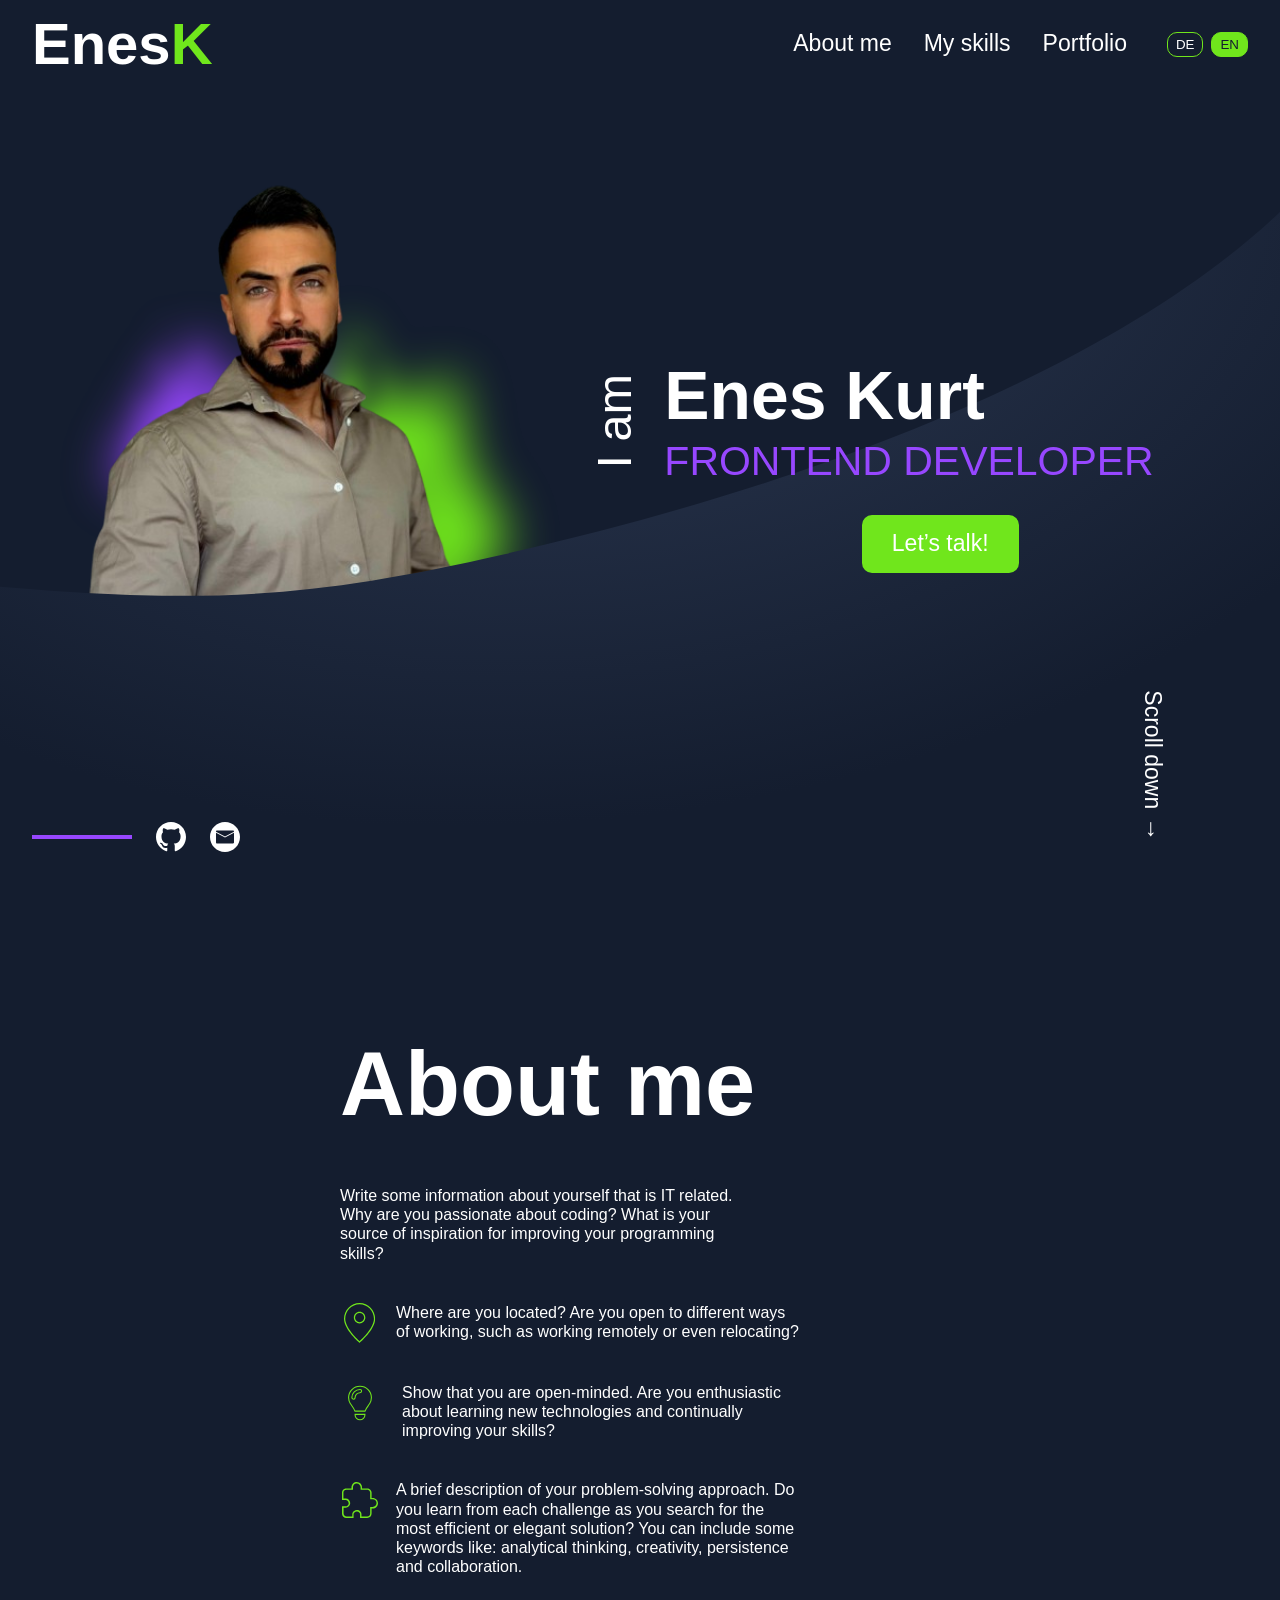
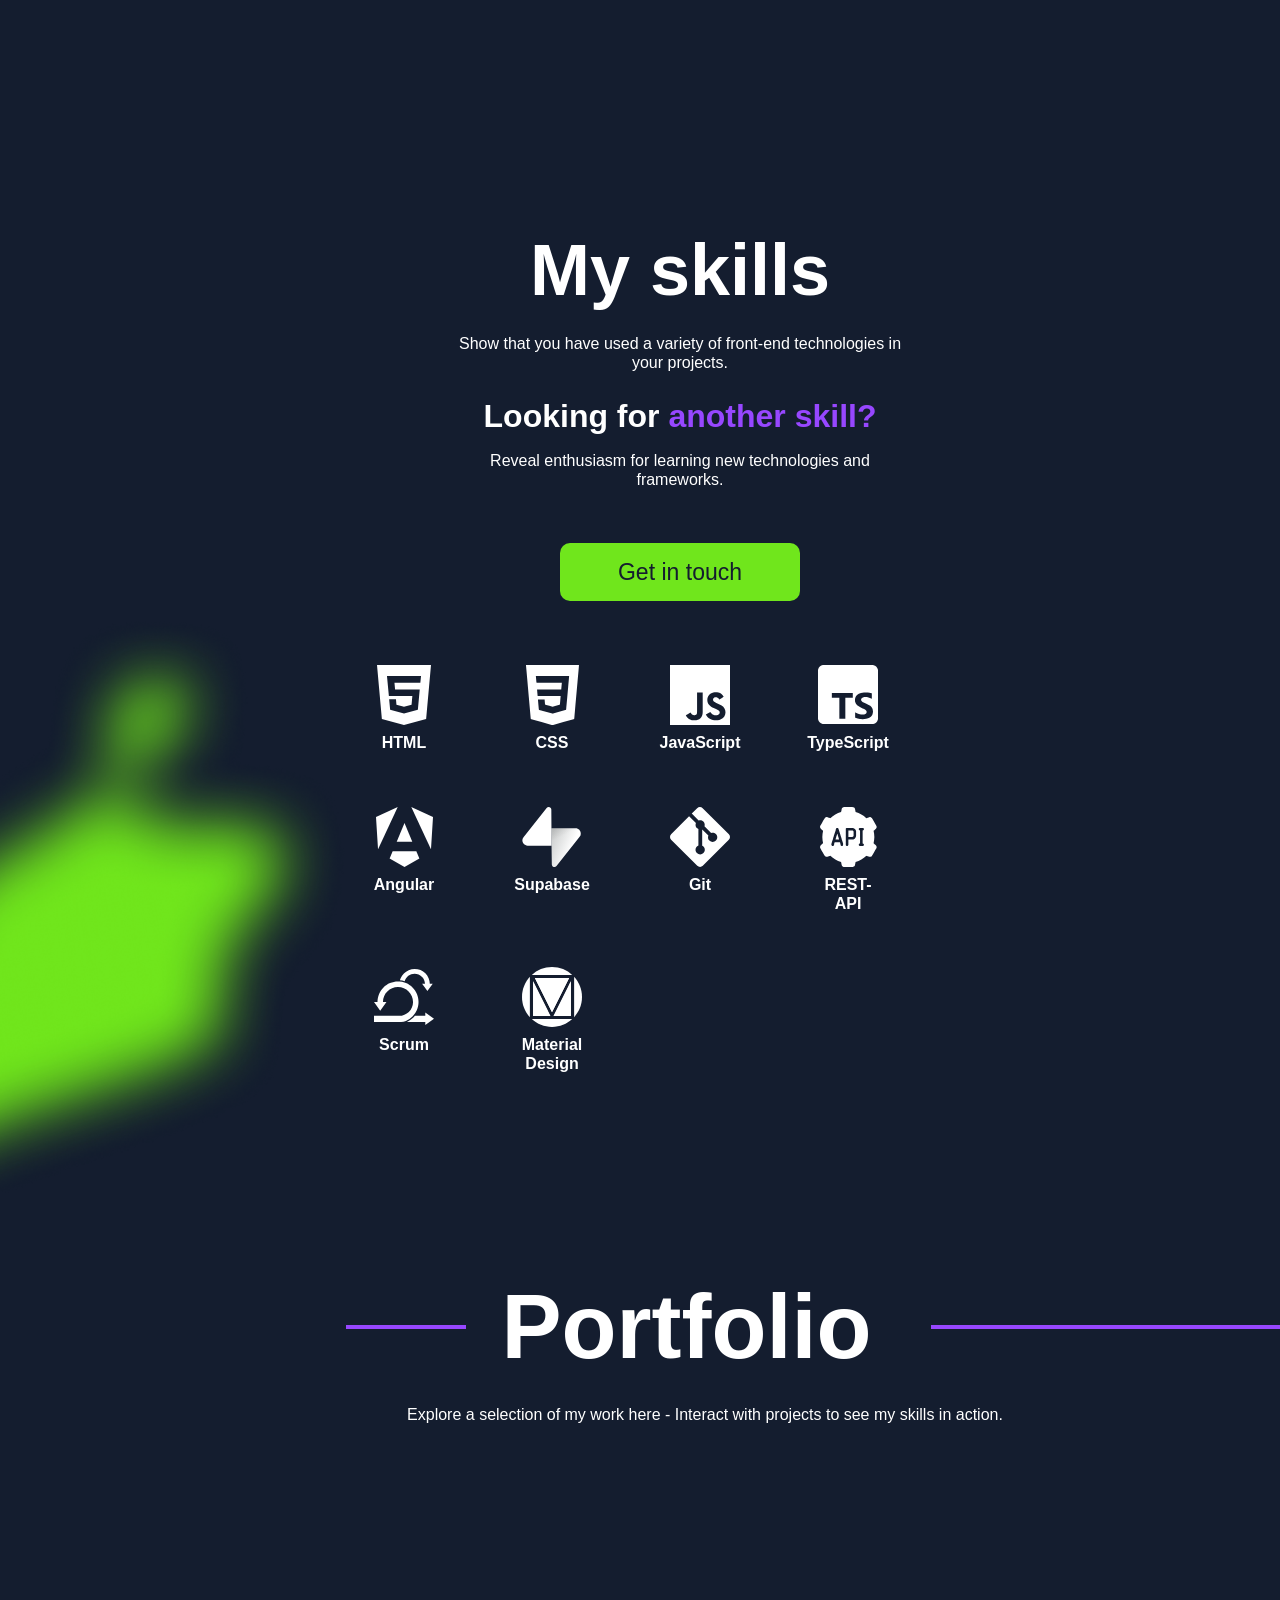
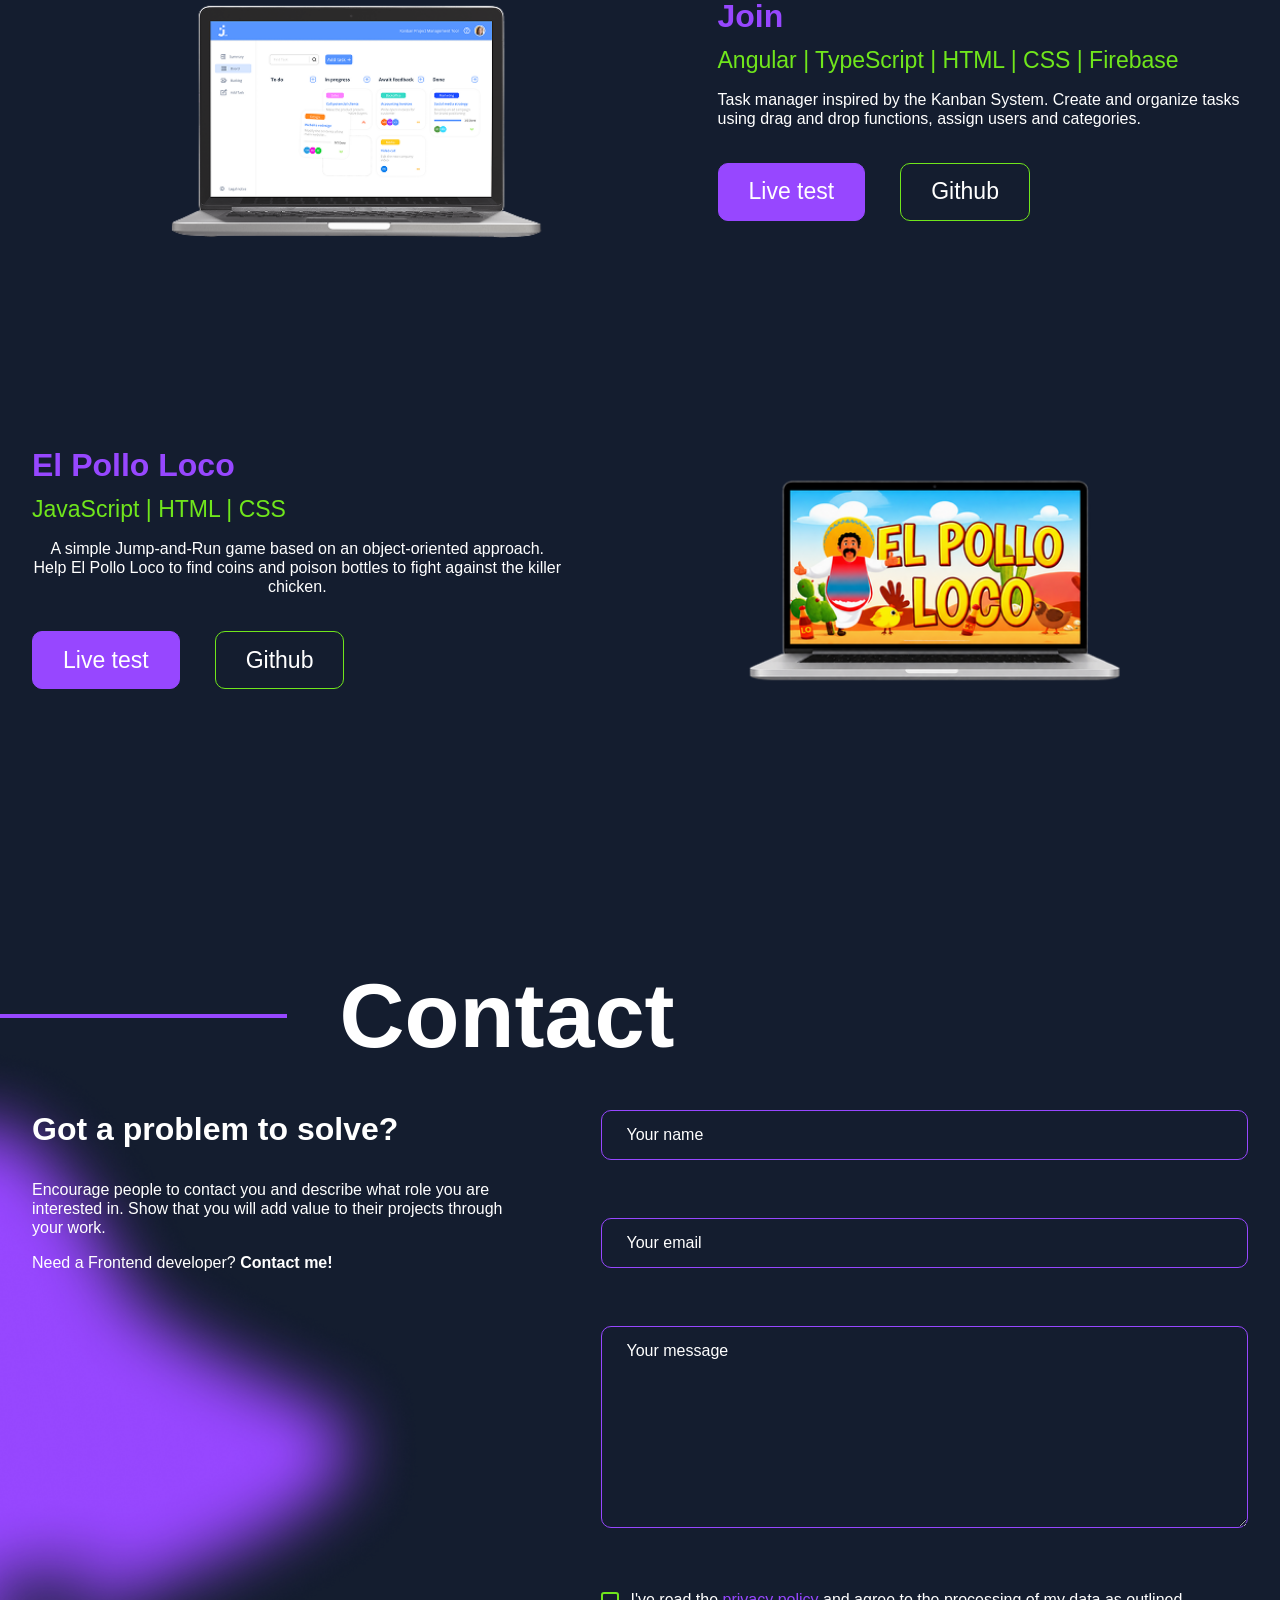
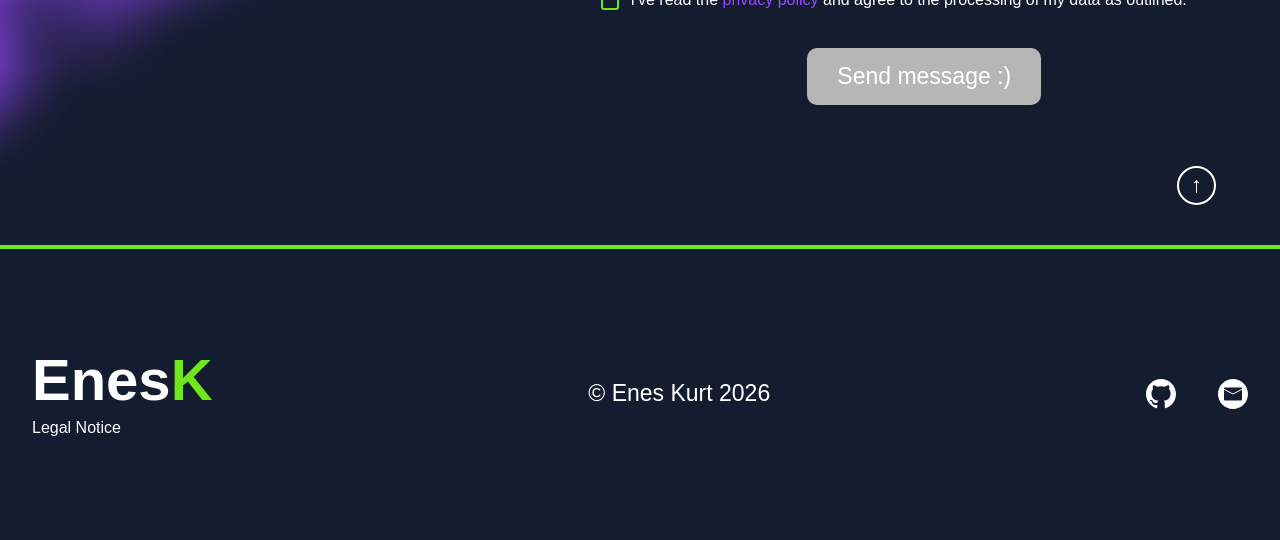
==== commit bf16e2c2: "Remove LinkedIn links" ====
--- a/index.html
+++ b/index.html
@@ -157,14 +157,7 @@
         <img src="./assets/img/button.svg" alt="Email" />
       </a>
 
-      <a
-        href="https://linkedin.com/"
-        target="_blank"
-        rel="noopener noreferrer"
-      >
-        <img src="./assets/img/linkedbutton.svg" alt="LinkedIn" />
-      </a>
-
+      
       <a class="hero-email" href="mailto:kurt1643@icloud.com">
         kurt1643@icloud.com
       </a>
@@ -673,13 +666,7 @@
         <img src="./assets/img/button.svg" alt="E-Mail" />
       </a>
 
-      <a
-        href="https://linkedin.com/"
-        target="_blank"
-        rel="noopener noreferrer"
-      >
-        <img src="./assets/img/linkedbutton.svg" alt="LinkedIn" />
-      </a>
+
     </div>
 
   </div>
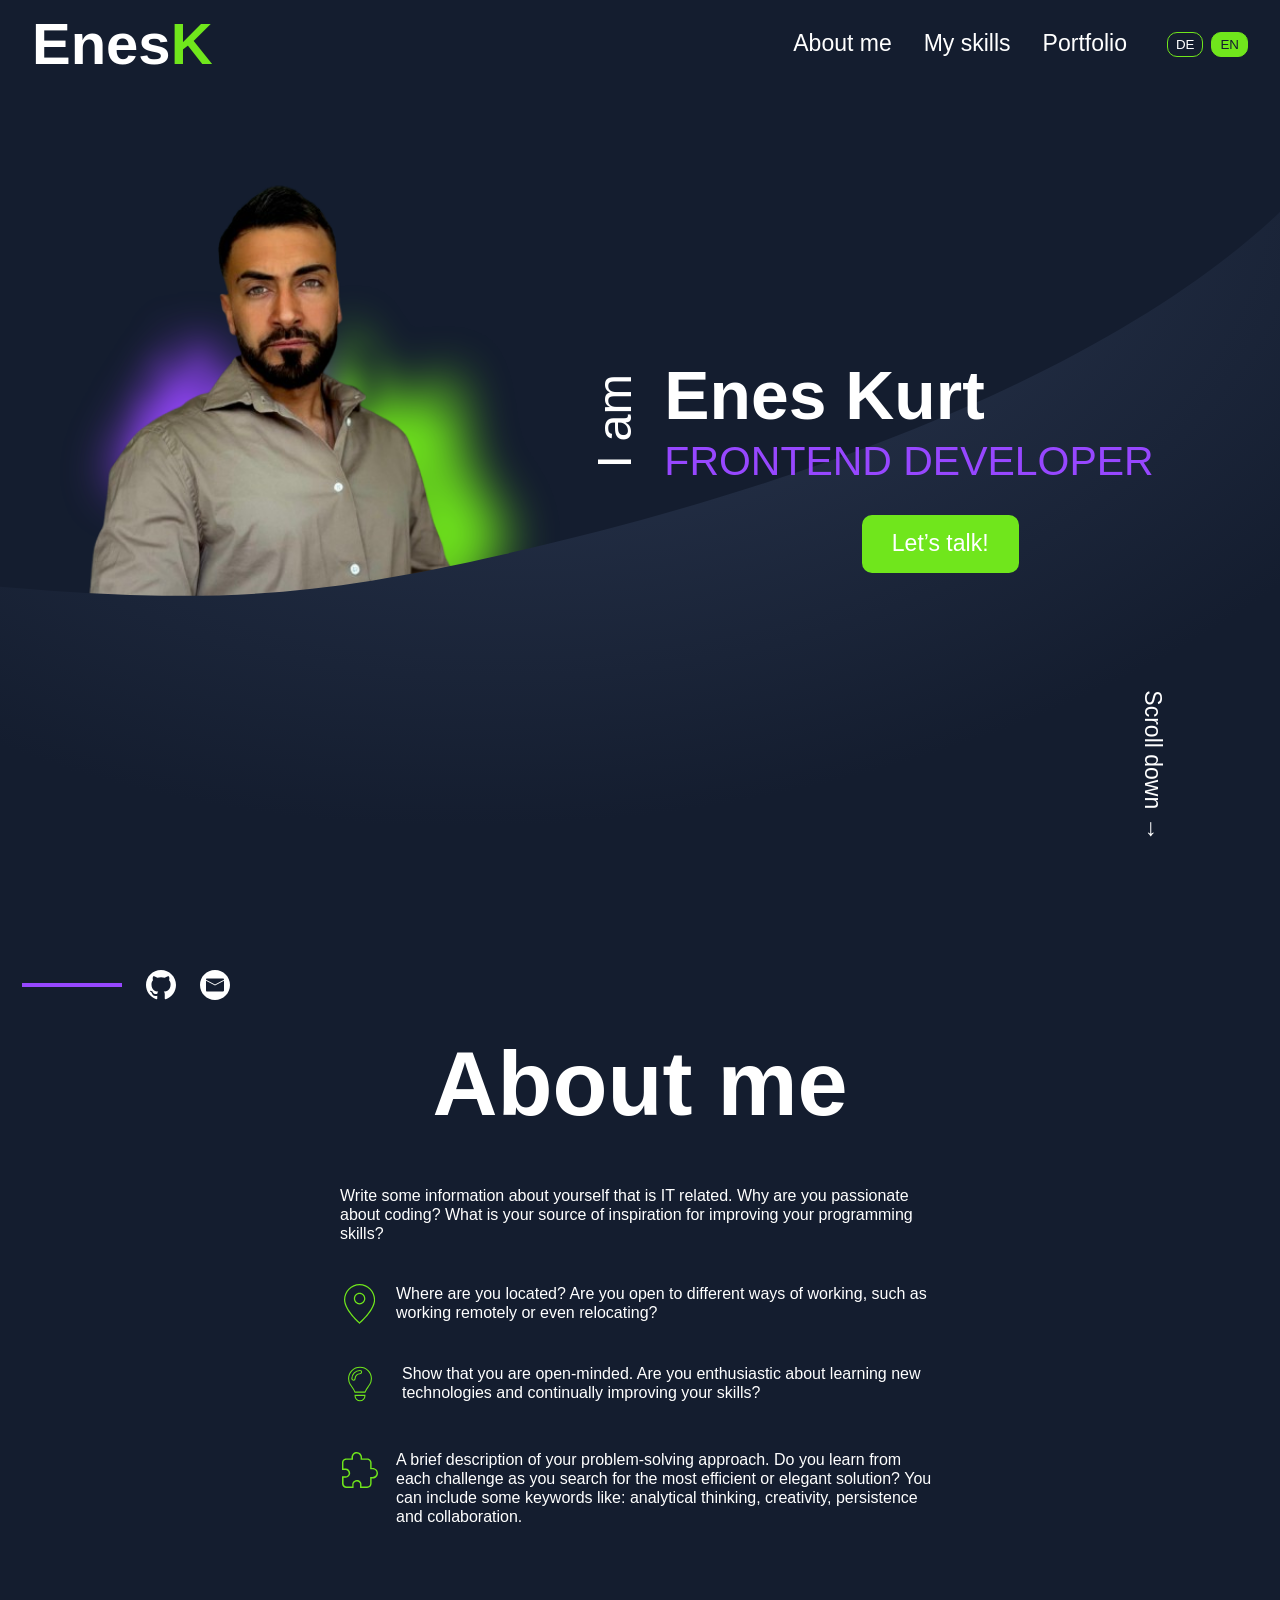
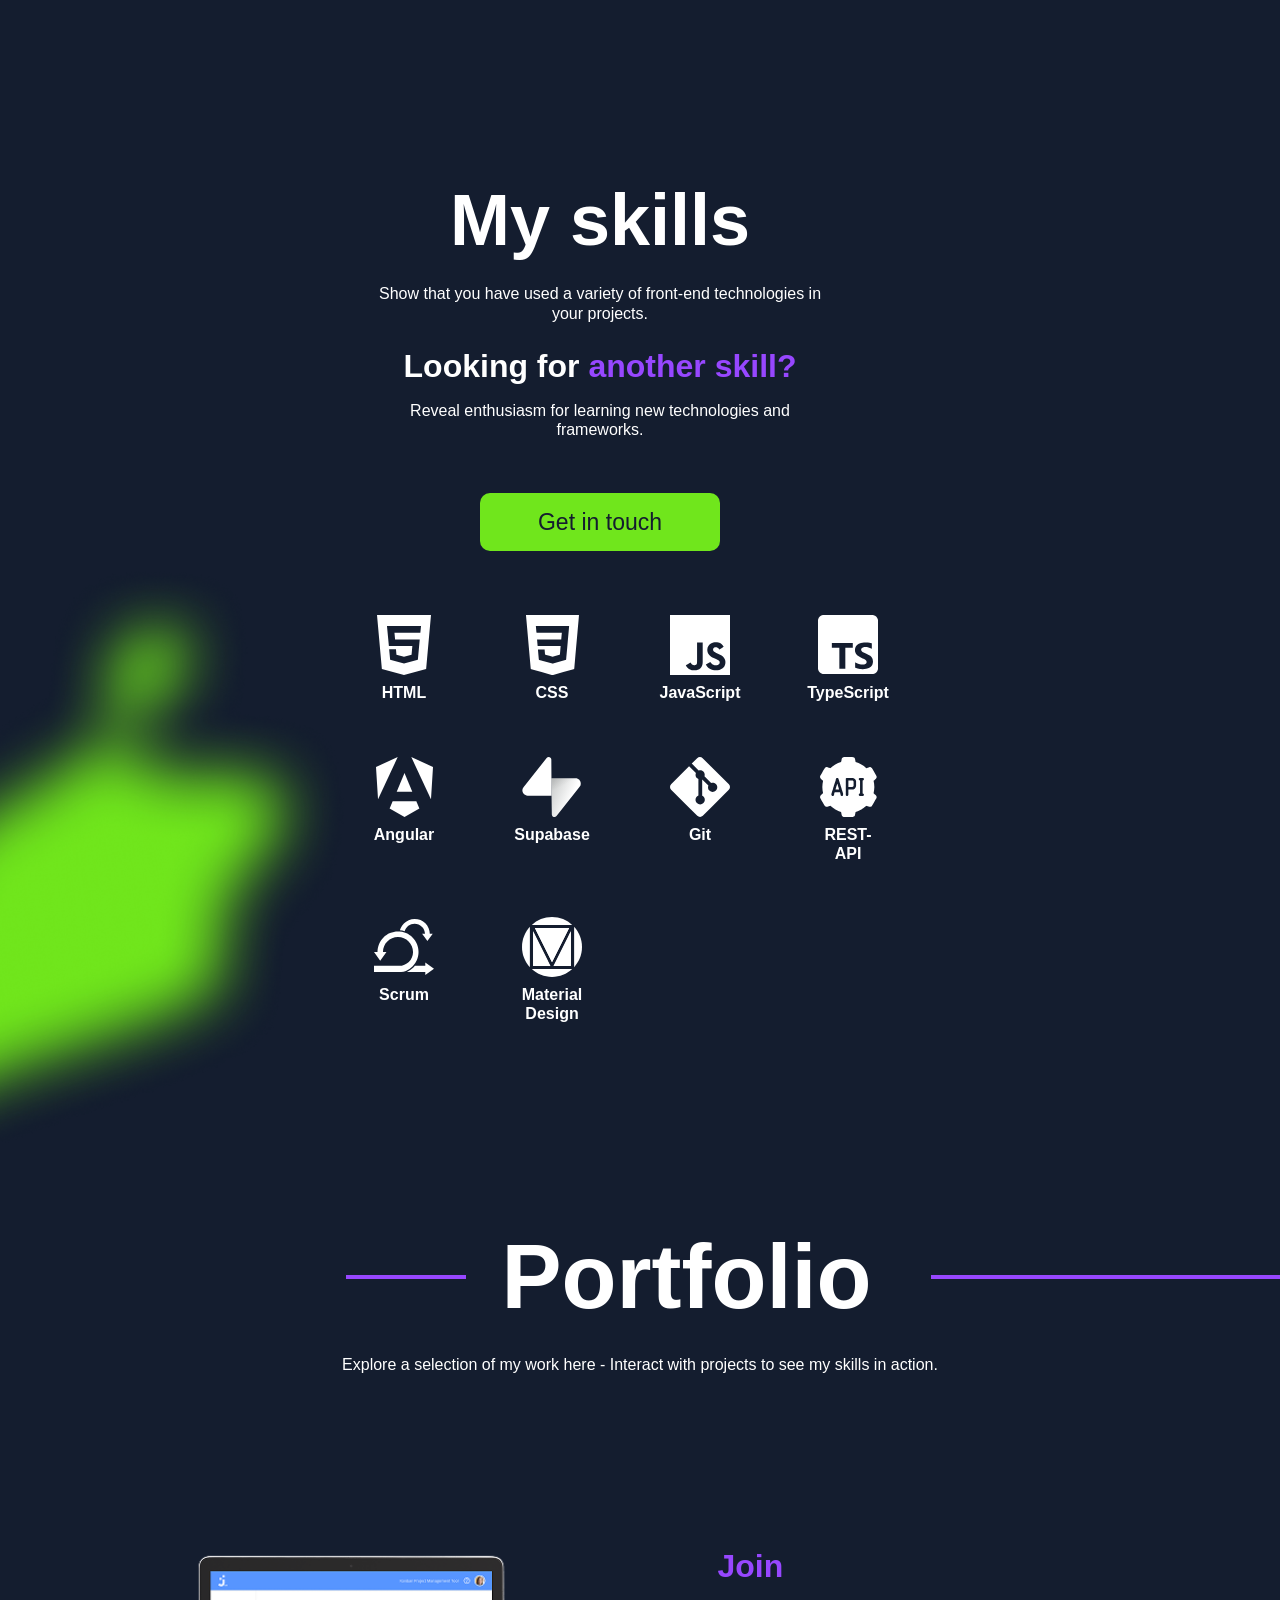
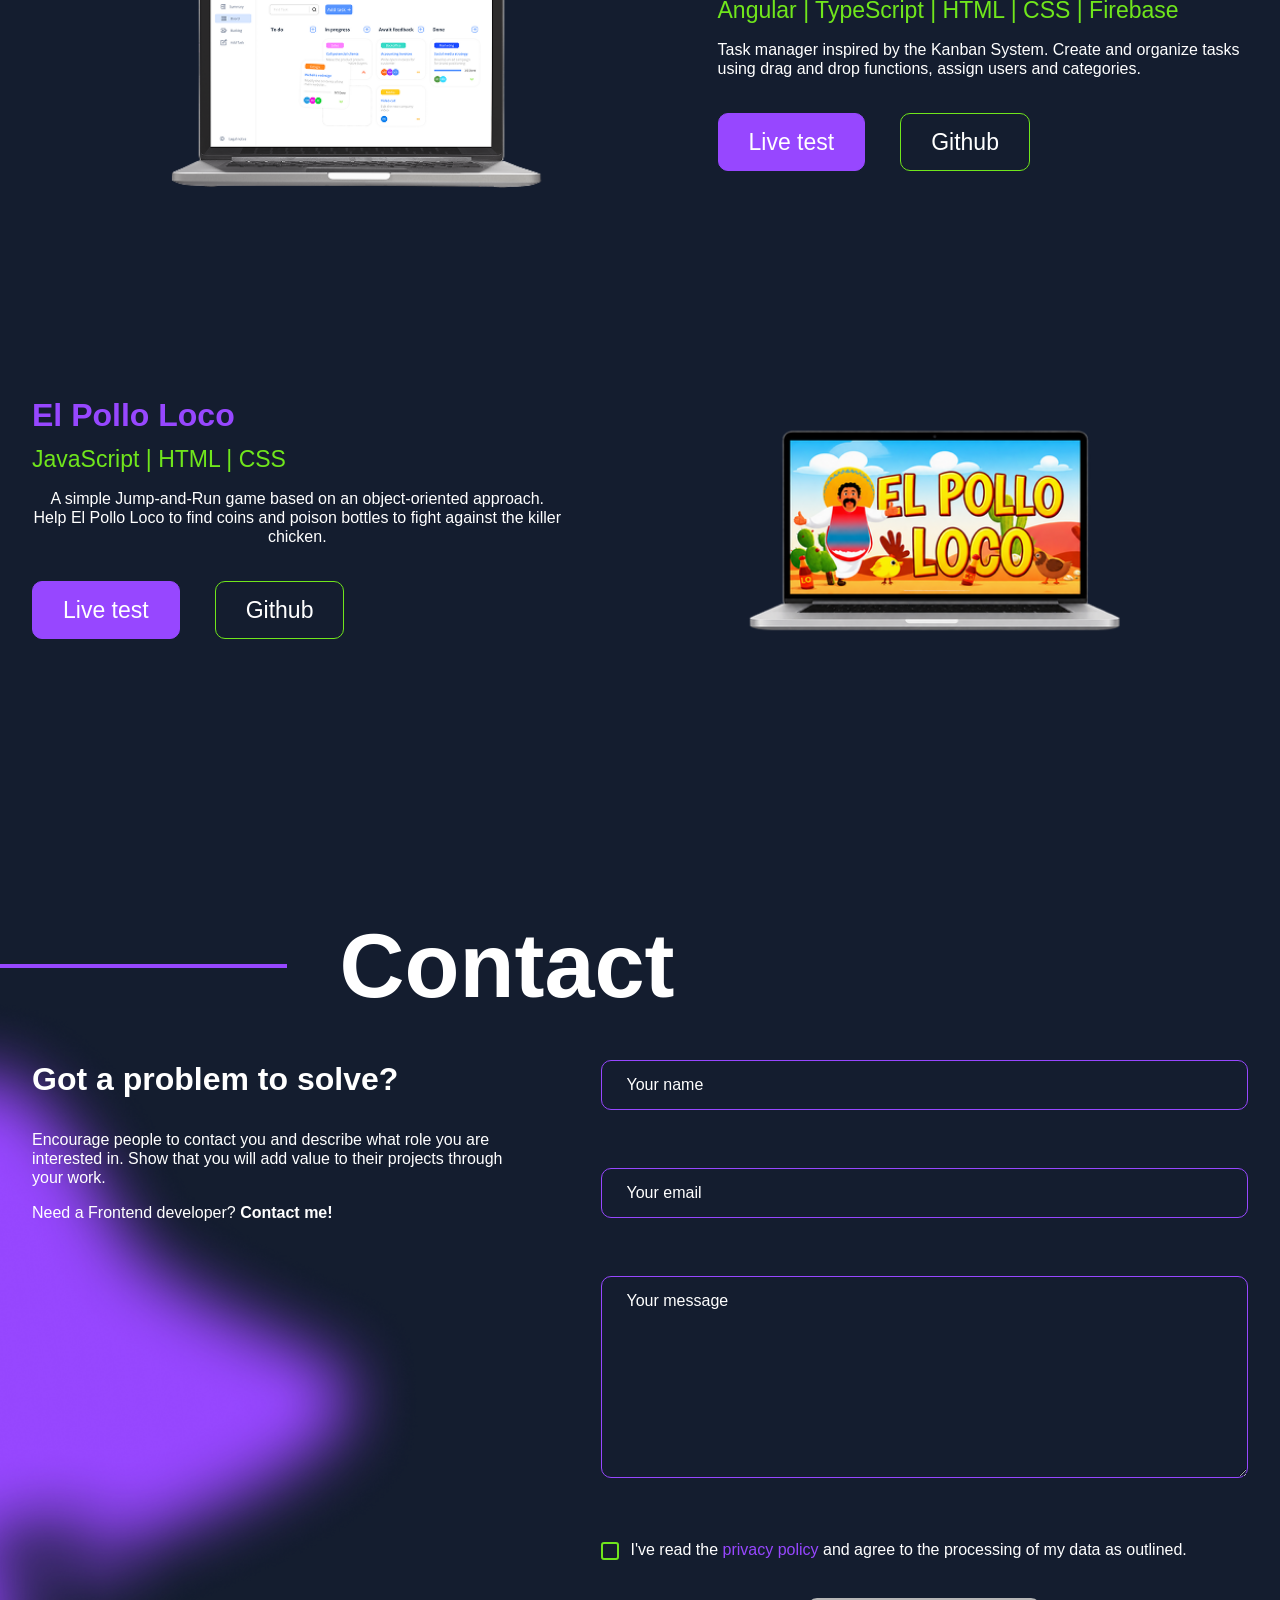
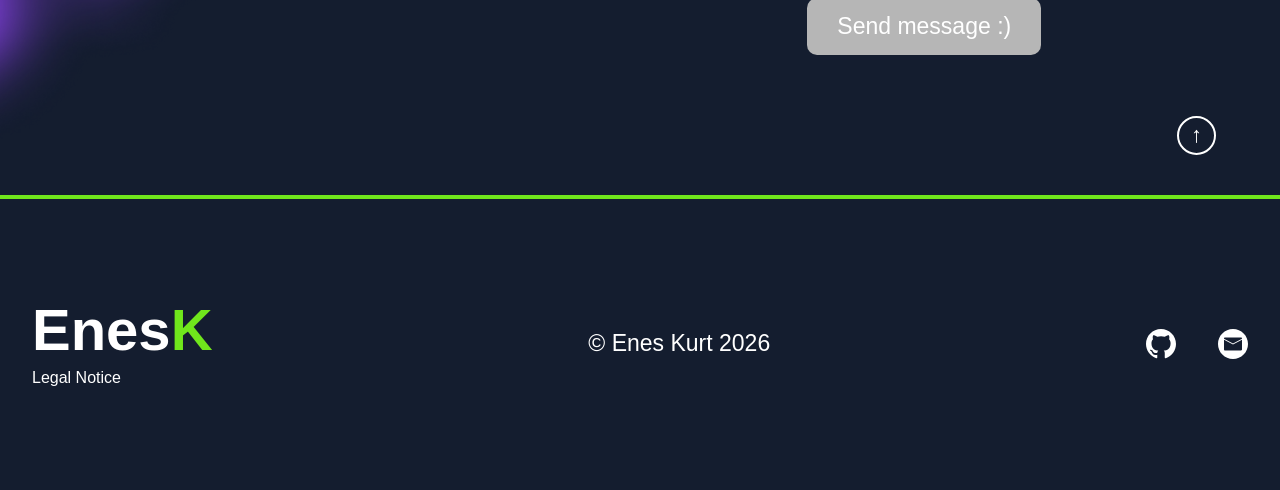
==== commit 7fd15bb8: "scroll animations" ====
--- a/index.html
+++ b/index.html
@@ -8,7 +8,13 @@
   <title>Enes Kurt | Frontend Developer</title>
 
   <link rel="icon" type="image/png" href="./assets/img/favicon.png" />
-  <link rel="stylesheet" href="./assets/css/style.css" />
+
+<link
+  rel="stylesheet"
+  href="https://unpkg.com/aos@2.3.1/dist/aos.css"
+/>
+
+<link rel="stylesheet" href="./assets/css/style.css" />
 </head>
 
 <body>
@@ -186,7 +192,11 @@
 
 
 <!-- ABOUT -->
-<section id="about-me" class="about-section">
+<section
+  id="about-me"
+  class="about-section"
+  data-aos="fade-up"
+>
 
   <div class="container about-content">
 
@@ -263,7 +273,11 @@
 </section>
 
 <!-- SKILLS -->
-<section id="skills" class="skills-section">
+<section
+  id="skills"
+  class="skills-section"
+  data-aos="fade-up"
+>
 
   <div class="container skills-content">
 
@@ -382,7 +396,10 @@
 <section id="portfolio" class="portfolio-section">
 
   <!-- TITLE AUSSERHALB DES CONTAINERS -->
-  <div class="portfolio-header">
+<div
+  class="portfolio-header"
+  data-aos="fade-up"
+>
 
     <div class="portfolio-line-left"></div>
 
@@ -398,7 +415,8 @@
   <div class="container portfolio-content">
 
     <p
-      class="portfolio-description"
+  class="portfolio-description"
+  data-aos="fade-up"
       data-de="Entdecke hier eine Auswahl meiner Projekte – Interagiere mit ihnen und erhalte einen Einblick in meine Fähigkeiten."
       data-en="Explore a selection of my work here - Interact with projects to see my skills in action."
     >
@@ -406,7 +424,10 @@
     </p>
 
     <!-- PROJECT 1 -->
-    <div class="portfolio-project">
+    <div
+  class="portfolio-project"
+  data-aos="fade-right"
+>
 
       <div class="project-image">
         <img
@@ -439,7 +460,7 @@
           </a>
 
           <a
-            href="https://github.com/Enes-1905/projektJoin"
+            href="https://github.com/Enes-1905/join"
             target="_blank"
             rel="noopener noreferrer"
             class="project-btn github-btn"
@@ -454,7 +475,10 @@
     </div>
 
     <!-- PROJECT 2 -->
-    <div class="portfolio-project portfolio-project-reverse">
+    <div
+  class="portfolio-project portfolio-project-reverse"
+  data-aos="fade-left"
+>
 
       <div class="project-content project-content-right">
 
@@ -506,7 +530,11 @@
 </section>
 
 <!-- CONTACT -->
-<section id="contact" class="contact-section">
+<section
+  id="contact"
+  class="contact-section"
+  data-aos="fade-up"
+>
 
   <div class="container">
 
@@ -672,6 +700,18 @@
   </div>
 </footer>
 
+<script src="https://unpkg.com/aos@2.3.1/dist/aos.js"></script>
+
 <script src="./assets/js/main.js"></script>
+
+<script>
+  AOS.init({
+    duration: 700,
+    easing: 'ease-out',
+    once: true,
+    offset: 100
+  });
+</script>
+
 </body>
 </html>
--- a/assets/css/style.css
+++ b/assets/css/style.css
@@ -22,7 +22,6 @@
   font-family: "Poppins", Arial, sans-serif;
   background: var(--bg);
   color: var(--white);
-
 }
 
 a {
@@ -48,9 +47,9 @@
   display: flex;
   align-items: center;
   justify-content: space-between;
-
   gap: 140px;
 }
+
 /* HEADER */
 
 .navbar {
@@ -91,8 +90,7 @@
   gap: 32px;
 }
 
-/* Contact remains .
- */
+/* Contact remains . */
 .nav-list li:last-child {
   display: none;
 }
@@ -104,7 +102,6 @@
   line-height: 120%;
   letter-spacing: 0;
   color: #ffffff;
-
   transition: 0.2s;
 }
 
@@ -163,6 +160,7 @@
 .burger.open span:nth-child(3) {
   transform: rotate(-45deg) translate(8px, -8px);
 }
+
 /* =========================================
 HERO
 ========================================= */
@@ -178,19 +176,15 @@
 .hero-wave {
   position: absolute;
   left: 0;
-
   top: clamp(
-  150px,
-  calc(150px + (1442px - 100vw) * 0.38),
-  420px
+    150px,
+    calc(150px + (1442px - 100vw) * 0.38),
+    420px
   );
-
   width: 100%;
   height: auto;
   max-width: none;
-
   display: block;
-
   z-index: 4;
   pointer-events: none;
   user-select: none;
@@ -199,14 +193,11 @@
 /* Hero-Inhalt */
 .hero-inner {
   position: relative;
-
   width: calc(100% - 98px);
   max-width: 1344px;
   min-height: calc(100vh - 88px);
-
   margin: 0 auto;
   padding: 0;
-
   display: grid;
   grid-template-columns: 520px minmax(0, 1fr);
   align-items: center;
@@ -215,13 +206,10 @@
 
 .hero-image {
   position: relative;
-
   width: 620px;
   height: 650px;
-
   margin-left: -40px;
   margin-top: 18px;
-
   align-self: start;
   z-index: 2;
 }
@@ -230,12 +218,9 @@
   position: absolute;
   left: -150px;
   top: 80px;
-
   width: 760px;
   height: 760px;
-
   object-fit: contain;
-
   z-index: 1;
   filter: blur(10px);
   pointer-events: none;
@@ -244,13 +229,10 @@
 .hero-photo {
   position: relative;
   z-index: 2;
-
   width: 580px;
   height: 650px;
-
   object-fit: contain;
   object-position: bottom center;
-
   transform: translateY(-8px);
 }
 
@@ -259,25 +241,21 @@
   position: absolute;
   top: 209px;
   left: 573px;
-
   width: 760px;
   height: 172px;
-
   display: flex;
   align-items: flex-start;
   gap: 14px;
-
   margin: 0;
   z-index: 6;
 }
+
 .iam {
   width: 53px;
   height: 148px;
-
   display: flex;
   align-items: center;
   justify-content: center;
-
   flex-shrink: 0;
 }
 
@@ -296,31 +274,27 @@
 .hero-text {
   width: auto;
   height: 148px;
-
   display: flex;
   flex-direction: column;
   align-items: flex-start;
 }
-
 
 .hero-text h1 {
   width: auto;
   margin: 0;
-
   font-size: 82px;
   font-weight: 700;
   line-height: 1.05;
   white-space: nowrap;
 }
+
 .hero-text h2 {
   width: auto;
   margin: 4px 0 0;
-
   font-family: "Poppins", sans-serif;
   font-size: 49px;
   font-weight: 400;
   line-height: 1;
-
   color: var(--purple);
   white-space: nowrap;
 }
@@ -329,27 +303,21 @@
 .cta {
   width: fit-content;
   min-height: 58px;
-
   margin-top: 36px;
   padding: 15px 30px;
-
   display: flex;
   align-items: center;
   justify-content: center;
   align-self: center;
-
   border: 0;
   border-radius: 10px;
-
   background: var(--green);
   color: #ffffff;
-
   font-family: "Poppins", sans-serif;
   font-size: 23px;
   font-weight: 400;
   line-height: 120%;
   white-space: nowrap;
-
   transition: transform 0.2s ease;
 }
 
@@ -362,11 +330,9 @@
   position: absolute;
   left: calc((100vw - 100%) / -2);
   bottom: 48px;
-
   display: flex;
   align-items: center;
   gap: 28px;
-
   z-index: 6;
 }
 
@@ -377,6 +343,7 @@
   flex-shrink: 0;
   left: -95px;
 }
+
 .hero-socials a {
   display: flex;
   align-items: center;
@@ -386,7 +353,6 @@
 .hero-socials a img {
   width: 30px;
   height: 30px;
-
   object-fit: contain;
   transition: transform 0.2s ease;
 }
@@ -397,7 +363,6 @@
 
 .hero-email {
   margin-left: 8px;
-
   font-size: 23px;
   color: #ffffff;
 }
@@ -407,13 +372,10 @@
   position: absolute;
   right: 20px;
   bottom: 120px;
-
   display: flex;
   align-items: center;
   gap: 8px;
-
   transform: rotate(90deg);
-
   z-index: 6;
 }
 
@@ -422,24 +384,21 @@
   font-size: 23px;
   font-weight: 400;
   line-height: 120%;
-
   color: #ffffff;
 }
 
 .scroll-arrow {
   width: 24px;
   height: 24px;
-
   display: flex;
   align-items: center;
   justify-content: center;
-
   font-size: 24px;
   color: #ffffff;
 }
 
 /* =========================================
-HERO RESPONSIVE 
+HERO RESPONSIVE
 ========================================= */
 
 @media (max-width: 1450px) {
@@ -461,6 +420,7 @@
     margin-left: 0;
   }
 }
+
 @media (max-width: 1420px) {
   .hero-inner {
     width: calc(100% - 64px);
@@ -499,15 +459,12 @@
     position: absolute;
     top: 209px;
     left: 573px;
-
     width: calc(100% - 573px);
     min-width: 0;
-
     display: grid;
     grid-template-columns: 63px minmax(0, 1fr);
     grid-template-rows: 108px 64px;
     column-gap: 24px;
-
     margin: 0;
     z-index: 6;
   }
@@ -560,9 +517,7 @@
 .about-section {
   position: relative;
   z-index: 5;
-
   background: transparent;
-
   padding-top: 130px;
   padding-bottom: 120px;
 }
@@ -570,19 +525,18 @@
 .about-content {
   position: relative;
   z-index: 6;
-
   display: flex;
   align-items: center;
   justify-content: space-between;
-
   gap: 80px;
 }
+
 .about-text {
   width: 471px;
   display: flex;
   flex-direction: column;
   gap: 32px;
-  margin-left: -40px;
+  margin-left: 40px;
 }
 
 .about-text h2 {
@@ -590,6 +544,7 @@
   font-size: 90px;
   line-height: 120%;
 }
+
 .about-intro {
   width: 417px;
   font-size: 16px;
@@ -597,6 +552,7 @@
   line-height: 120%;
   letter-spacing: 0;
 }
+
 .about-info {
   display: flex;
   align-items: flex-start;
@@ -608,6 +564,7 @@
   flex-shrink: 0;
   display: block;
 }
+
 .about-icon-location {
   width: 40px;
   height: 40px;
@@ -625,7 +582,6 @@
   height: 36px;
   margin: 2px;
 }
-
 
 .about-info p {
   width: 407px;
@@ -641,6 +597,7 @@
   height: 453px;
   flex-shrink: 0;
 }
+
 .about-circle {
   width: 447px;
   height: 453px;
@@ -656,7 +613,6 @@
   object-position: center top;
   border-radius: 50%;
 }
-
 
 .about-line {
   position: absolute;
@@ -668,6 +624,7 @@
   background: var(--green);
   transform: translateY(-50%);
 }
+
 /* =========================================
 SKILLS
 ========================================= */
@@ -695,14 +652,11 @@
 .skills-content {
   position: relative;
   z-index: 2;
-
   width: 100%;
   min-height: 404px;
-
   display: flex;
   justify-content: space-between;
   align-items: flex-start;
-
   gap: 80px;
 }
 
@@ -711,19 +665,15 @@
 .skills-icons {
   width: 620px;
   max-width: 620px;
-
   display: grid;
   grid-template-columns: repeat(4, 88px);
-
   justify-content: space-between;
-
   column-gap: 60px;
   row-gap: 54px;
 }
 
 .skill-item {
   width: 60px;
-
   display: flex;
   flex-direction: column;
   align-items: center;
@@ -732,21 +682,18 @@
 .skill-item img {
   width: 60px;
   height: 60px;
-
   object-fit: contain;
   transition: 0.2s ease;
 }
 
 .skill-item span {
   margin-top: 8px;
-
   font-family: "Poppins", Arial, sans-serif;
   font-size: 16px;
   font-weight: 700;
   font-style: normal;
   line-height: 120%;
   letter-spacing: 0;
-
   color: #ffffff;
   text-align: center;
 }
@@ -765,17 +712,15 @@
   align-items: flex-end;
   text-align: right;
   position: relative;
-  left: 40px;
+  left: -40px;
 }
 
 .skills-heading {
   width: auto;
   height: 108px;
-
   display: flex;
   align-items: center;
   justify-content: flex-end;
-
   gap: 32px;
 }
 
@@ -789,30 +734,25 @@
 .skills-purple-line {
   position: absolute;
   left: calc(100% + 32px);
-
   width: calc((100vw - 1440px) / 2 + 48px);
   min-width: 68px;
   height: 4px;
   background: var(--purple);
   transform: translateY(-50%);
 }
+
 .skills-text-wrapper {
   width: 471px;
-
   margin-top: 10px;
-
   display: flex;
   flex-direction: column;
   align-items: flex-end;
-
   gap: 24px;
-
   text-align: right;
 }
 
 .skills-description {
   width: 471px;
-
   font-size: 16px;
   font-weight: 400;
   line-height: 120%;
@@ -820,16 +760,13 @@
 
 .skills-question {
   width: 410px;
-
   display: flex;
   flex-direction: column;
-
   gap: 16px;
 }
 
 .skills-question h3 {
   width: 410px;
-
   font-size: 32px;
   font-weight: 700;
   line-height: 120%;
@@ -841,7 +778,6 @@
 
 .skills-question p {
   width: 410px;
-
   font-size: 16px;
   font-weight: 400;
   line-height: 120%;
@@ -850,30 +786,26 @@
 .skills-btn {
   width: 240px;
   height: 58px;
-
   display: flex;
   align-items: center;
   justify-content: center;
-
   padding: 15px 30px;
-
   border-radius: 10px;
   background: var(--green);
-
   color: var(--bg);
-
   font-size: 23px;
   font-weight: 400;
   line-height: 120%;
   text-align: center;
   white-space: nowrap;
-
   transition: 0.2s ease;
   align-self: center;
 }
+
 .skills-btn:hover {
   transform: scale(1.05);
 }
+
 /* PORTFOLIO */
 
 .portfolio-section {
@@ -893,55 +825,40 @@
   z-index: 0;
   pointer-events: none;
 }
+
 .portfolio-header {
   width: 100%;
   height: 108px;
-
   display: grid;
-  grid-template-columns:
-    1fr
-    100px
-    32px
-    389px
-    32px
-    1fr;
-
+  grid-template-columns: 1fr 100px 32px 389px 32px 1fr;
   align-items: center;
 }
 
 .portfolio-line-left {
   grid-column: 2;
-
   width: 100px;
   height: 4px;
-
   background: var(--purple);
 }
 
 .portfolio-line-right {
   grid-column: 6;
-
   width: calc(100% + 16px);
   height: 4px;
-
   margin-left: -16px;
-
   background: var(--purple);
 }
+
 .portfolio-title {
   grid-column: 4;
-
   width: 389px;
   height: 108px;
-
   margin: 0;
-
   font-family: "Poppins", sans-serif;
   font-size: 90px;
   font-weight: 700;
   line-height: 120%;
   letter-spacing: 0;
-
   color: #ffffff;
   white-space: nowrap;
 }
@@ -973,17 +890,14 @@
 .project-image {
   width: 620px;
   height: 339px;
-
   flex-shrink: 0;
 }
 
 .project-image img {
   width: 620px;
   height: 339px;
-
   display: block;
   object-fit: contain;
-
   transition: transform 0.3s ease;
 }
 
@@ -1040,6 +954,7 @@
 .elpoloco-content p {
   text-align: center;
 }
+
 .project-btn {
   min-height: 58px;
   padding: 15px 30px;
@@ -1052,6 +967,7 @@
   white-space: nowrap;
   transition: 0.2s ease;
 }
+
 .project-btn:hover {
   transform: scale(1.05);
 }
@@ -1067,6 +983,7 @@
   border: 1px solid var(--green);
   color: var(--white);
 }
+
 /* CONTACT */
 
 .contact-section {
@@ -1074,10 +991,10 @@
   padding: 100px 0 140px;
   background: var(--bg);
 }
+
 .contact-heading {
   width: 943px;
   height: 108px;
-
   display: flex;
   align-items: center;
   gap: 32px;
@@ -1088,7 +1005,6 @@
 .contact-line {
   width: 535px;
   height: 4px;
-
   background: var(--purple);
   flex-shrink: 0;
 }
@@ -1096,38 +1012,31 @@
 .contact-heading h2 {
   width: 376px;
   height: 108px;
-
   margin: 0;
-
   font-family: "Poppins", sans-serif;
   font-size: 90px;
   font-weight: 700;
   line-height: 120%;
   letter-spacing: 0;
-
   color: #ffffff;
   text-align: center;
   white-space: nowrap;
 }
+
 .go-up-button {
   position: absolute;
   right: 32px;
   bottom: -100px;
-
   width: 39px;
   height: 39px;
-
   display: flex;
   align-items: center;
   justify-content: center;
-
   border: 2px solid #ffffff;
   border-radius: 50%;
-
   color: #ffffff;
   font-size: 22px;
   text-decoration: none;
-
   transition: all 200ms ease-in-out;
 }
 
@@ -1153,36 +1062,31 @@
 .contact-content {
   position: relative;
   z-index: 2;
-
   display: flex;
   justify-content: space-between;
   align-items: flex-start;
   gap: 80px;
 }
+
 .contact-left {
   width: 474px;
 }
-
 
 .contact-left h3 {
   width: 474px;
   height: 38px;
   margin: 0;
-
   font-family: "Poppins", sans-serif;
   font-size: 32px;
   font-weight: 700;
   line-height: 120%;
   letter-spacing: 0;
-
   color: #ffffff;
 }
 
 .contact-description {
   width: 474px;
-
   margin-top: 32px;
-
   font-family: "Poppins", sans-serif;
   font-size: 16px;
   font-weight: 400;
@@ -1193,9 +1097,7 @@
 
 .contact-highlight {
   width: 474px;
-
   margin-top: 16px;
-
   font-family: "Poppins", sans-serif;
   font-size: 16px;
   font-weight: 400;
@@ -1238,6 +1140,7 @@
   padding: 15px 25px;
   resize: vertical;
 }
+
 .input-group {
   position: relative;
   width: 100%;
@@ -1247,12 +1150,10 @@
   display: block;
   min-height: 18px;
   margin-top: 8px;
-
   font-size: 14px;
   font-weight: 400;
   line-height: 120%;
   color: #e61c40;
-
   opacity: 0;
 }
 
@@ -1271,18 +1172,14 @@
   position: absolute;
   right: 25px;
   top: 13px;
-
   width: 24px;
   height: 24px;
-
   display: flex;
   align-items: center;
   justify-content: center;
-
   border-radius: 50%;
   background: #e61c40;
   color: #ffffff;
-
   font-size: 18px;
   font-weight: 700;
 }
@@ -1348,6 +1245,7 @@
 .privacy-text a:hover {
   color: var(--green) !important;
 }
+
 .contact-btn {
   align-self: center;
   padding: 15px 30px;
@@ -1369,6 +1267,7 @@
 .contact-btn:hover {
   transform: scale(1.05);
 }
+
 .toast-message {
   position: fixed;
   right: 32px;
@@ -1394,7 +1293,6 @@
 
 /* FOOTER */
 
-
 .footer-section {
   width: 100%;
   min-height: 291px;
@@ -1462,6 +1360,7 @@
 .footer-socials a:hover img {
   transform: scale(1.2);
 }
+
 /* =========================================
 LEGAL NOTICE
 ========================================= */
@@ -1484,17 +1383,13 @@
   position: absolute;
   top: 0;
   right: 48px;
-
   width: 48px;
   height: 48px;
-
   display: flex;
   align-items: center;
   justify-content: center;
-
   border: 3px solid var(--purple);
   border-radius: 50%;
-
   color: var(--purple);
   font-size: 30px;
   line-height: 1;
@@ -1511,26 +1406,21 @@
   display: flex;
   align-items: center;
   gap: 24px;
-
   margin-bottom: 32px;
 }
 
 .legal-heading h1 {
   margin: 0;
-
   color: var(--green);
-
   font-size: 64px;
   font-weight: 700;
   line-height: 1.1;
-
   white-space: nowrap;
 }
 
 .legal-heading-line {
   width: 100%;
   height: 4px;
-
   background: var(--purple);
 }
 
@@ -1544,9 +1434,7 @@
 
 .legal-copy h2 {
   margin: 0 0 6px;
-
   color: var(--purple);
-
   font-size: 24px;
   font-weight: 700;
   line-height: 1.2;
@@ -1555,9 +1443,7 @@
 .legal-copy p,
 .legal-copy address {
   margin: 0;
-
   color: var(--white);
-
   font-size: 18px;
   font-style: normal;
   line-height: 1.25;
@@ -1571,10 +1457,38 @@
   margin-top: 40px;
 }
 
-
 /* =========================================
 RESPONSIVE
 ========================================= */
+
+@media (max-width: 1420px) {
+  .about-content {
+    justify-content: flex-start;
+  }
+
+  .about-image-wrapper,
+  .about-line {
+    display: none;
+  }
+
+  .about-text {
+    width: 100%;
+    max-width: none;
+    margin-left: 0;
+    gap: 45px;
+  }
+
+  .about-text h2 {
+    width: 100%;
+    text-align: center;
+  }
+
+  .about-intro,
+  .about-info p {
+    width: 100%;
+    max-width: none;
+  }
+}
 
 @media (max-width: 1350px) {
   .container {
@@ -1583,7 +1497,7 @@
     padding-right: 32px;
   }
 
-  /* HERO: kleinere Desktops, weiterhin zweispaltig */
+  /* HERO:Desktops */
   .hero-inner {
     width: calc(100% - 64px);
     max-width: 1240px;
@@ -1666,24 +1580,15 @@
     margin-top: 30px;
   }
 
-  .about-content {
-    justify-content: center;
-  }
-
-.about-text {
-  width: 100%;
-  max-width: 600px;
-  margin: 0 auto;
-  gap: 40px;
-}
-
-.about-text h2 {
-  margin-bottom: 8px;
-}
-
-  .about-image-wrapper,
-  .about-line {
-    display: none;
+  .about-text {
+    width: 100%;
+    max-width: 600px;
+    margin: 0 auto;
+    gap: 40px;
+  }
+
+  .about-text h2 {
+    margin-bottom: 8px;
   }
 
   .skills-content {
@@ -1725,7 +1630,8 @@
     gap: 48px;
   }
 }
-/* Verhindert  Overflow */
+
+/* Verhindert Overflow */
 @media (min-width: 1111px) and (max-width: 1350px) {
   .portfolio-project,
   .contact-content {
@@ -1795,11 +1701,11 @@
     transform: translateX(8px);
   }
 
-
   .iam > span {
     font-size: 24px;
     transform: rotate(-90deg);
   }
+
   .hero-text {
     width: calc(100% - 20px);
     max-width: calc(100% - 20px);
@@ -1831,23 +1737,24 @@
   }
 }
 
+/* =========================================
+BIS 1110PX
+========================================= */
+
 @media (max-width: 1110px) {
-
   .hero {
     min-height: 100vh;
   }
 
   .hero-wave {
-    top: 330px;
+    top: 230px;
   }
 
   .hero-inner {
     width: calc(100% - 32px);
     min-height: calc(100vh - 88px);
-
     padding-top: 24px;
     padding-bottom: 120px;
-
     display: flex;
     flex-direction: column;
     align-items: center;
@@ -1857,7 +1764,6 @@
     width: min(520px, 100%);
     max-width: 100%;
     height: auto;
-
     margin: 0 auto;
   }
 
@@ -1876,13 +1782,10 @@
     position: relative;
     top: auto;
     left: auto;
-
     width: min(100%, 620px);
     max-width: 620px;
     height: auto;
-
     margin: -20px auto 0;
-
     justify-content: center;
     gap: 18px;
   }
@@ -1905,7 +1808,6 @@
   .hero-text h1 {
     width: auto;
     height: auto;
-
     font-size: clamp(46px, 9vw, 68px);
     line-height: 1.05;
   }
@@ -1913,10 +1815,8 @@
   .hero-text h2 {
     width: auto;
     height: auto;
-
     font-size: clamp(26px, 5.5vw, 40px);
     line-height: 1.15;
-
     white-space: nowrap;
   }
 
@@ -1926,15 +1826,14 @@
   }
 
   .hero-socials {
-    left: -150;
+    left: 0;
     bottom: 48px;
-
     display: flex;
     align-items: center;
     gap: 24px;
-
     transform: none;
   }
+
   .hero-socials > a:not(.hero-email) {
     width: 30px;
     min-width: 30px;
@@ -1959,15 +1858,6 @@
     flex: 0 0 72px;
   }
 
-  .hero-email {
-    flex-shrink: 0;
-  }
-  
-
-  /* =========================
-  ABOUT
-  ========================= */
-
   .about-content,
   .contact-content {
     flex-direction: column;
@@ -1984,14 +1874,9 @@
 
   .about-text h2,
   .skills-heading h2,
-  .contact-left h2,
   .portfolio-title {
     font-size: 45px;
   }
-
-  /* =========================
-  SKILLS
-  ========================= */
 
   .skills-section {
     padding: 80px 0;
@@ -2000,9 +1885,7 @@
   .skills-content {
     display: grid;
     grid-template-columns: 1fr;
-
     justify-items: center;
-
     gap: 0;
   }
 
@@ -2013,132 +1896,94 @@
 
   .skills-heading {
     grid-row: 1;
-
     width: 100%;
     height: auto;
-
     margin-bottom: 24px;
-
     display: flex;
     justify-content: center;
     align-items: center;
-
     text-align: center;
   }
 
   .skills-description {
     grid-row: 2;
-
     width: min(471px, 100%);
-
     margin-bottom: 48px;
-
     text-align: center;
   }
 
   .skills-icons {
     grid-row: 3;
-
     width: 100%;
     max-width: 360px;
-
     margin: 0 auto 56px;
-
     grid-template-columns: repeat(3, 88px);
     justify-content: center;
-
     gap: 40px;
   }
 
   .skills-question {
     grid-row: 4;
-
     width: min(410px, 100%);
-
     margin: 0 auto;
-
     align-items: center;
-
     text-align: center;
   }
 
   .skills-question h3,
   .skills-question p {
     width: 100%;
-
     text-align: center;
   }
 
   .skills-btn {
     grid-row: 5;
-
     margin-top: 32px;
-
     justify-self: center;
   }
-
-  /* =========================
-  PORTFOLIO
-  ========================= */
 
   .portfolio-header {
     width: 100%;
     max-width: 100%;
     height: auto;
-
     display: grid;
-
-    grid-template-columns:
-    minmax(24px, 1fr)
-    auto
-    minmax(24px, 1fr);
-
+    grid-template-columns: minmax(24px, 1fr) auto minmax(24px, 1fr);
     gap: 16px;
-
     align-items: center;
   }
 
   .portfolio-line-left {
-  grid-column: 1;
-
-  width: 100px;
-  max-width: 100px;
-
-  justify-self: end;
-}
-
-.portfolio-title {
-  grid-column: 2;
-
-  width: auto;
-  height: auto;
-}
-
-.portfolio-line-right {
-  grid-column: 3;
-
-  width: 100%;
-  max-width: none;
-
-  margin-left: 0;
-}
+    grid-column: 1;
+    width: 100px;
+    max-width: 100px;
+    justify-self: end;
+  }
+
+  .portfolio-title {
+    grid-column: 2;
+    width: auto;
+    height: auto;
+  }
+
+  .portfolio-line-right {
+    grid-column: 3;
+    width: 100%;
+    max-width: none;
+    margin-left: 0;
+  }
 
   .portfolio-description {
-  width: min(733px, 100%);
-  height: auto;
-
-  margin: 24px auto 0;
-  padding: 0 16px;
-
-  white-space: normal;
-  transform: none;
-}
+    width: min(733px, 100%);
+    height: auto;
+    margin: 24px auto 0;
+    padding: 0 16px;
+    white-space: normal;
+    transform: none;
+  }
 
   .portfolio-project {
     flex-direction: column;
-
     gap: 40px;
-
     margin-top: 80px;
   }
 
@@ -2154,6 +1999,7 @@
   .project-description {
     width: 100%;
   }
+
   .project-image {
     max-width: 540px;
     width: 100%;
@@ -2164,11 +2010,11 @@
     width: 100%;
     height: auto;
   }
+
   .project-content,
   .project-content-right,
   .elpoloco-content {
     align-items: center;
-
     text-align: center;
   }
 
@@ -2178,13 +2024,10 @@
     text-align: center;
   }
 
-  /* =========================
-  CONTACT
-  ========================= */
-
   .contact-form {
     margin-top: 0;
   }
+
   .contact-section::before {
     left: -360px;
     bottom: -210px;
@@ -2193,23 +2036,268 @@
   }
 }
 
-
+/* =========================================
+TABLET 601px - 768px
+========================================= */
+
+@media (min-width: 601px) and (max-width: 768px) {
+  .hero {
+    min-height: auto;
+    padding-top: 88px;
+    padding-bottom: 70px;
+  }
+
+  .hero-inner {
+    width: calc(100% - 48px);
+    min-height: auto;
+    padding-top: 24px;
+    padding-bottom: 0;
+    display: flex;
+    flex-direction: column;
+    align-items: center;
+  }
+
+  .hero-image {
+    width: min(500px, 100%);
+    height: auto;
+    margin: 0 auto;
+  }
+
+  .hero-shadow,
+  .hero-photo {
+    width: 100%;
+    height: auto;
+  }
+
+  .hero-wave {
+    top: 330px;
+  }
+
+  .hero-content {
+    position: relative;
+    top: auto;
+    left: auto;
+    width: min(100%, 600px);
+    max-width: 600px;
+    height: auto;
+    margin: -30px auto 0;
+    justify-content: center;
+    gap: 16px;
+  }
+
+  .hero-text h1 {
+    font-size: 58px;
+  }
+
+  .hero-text h2 {
+    font-size: 34px;
+  }
+
+  .cta {
+    margin-top: 26px;
+  }
+
+  .hero-socials {
+    position: relative;
+    left: auto;
+    bottom: auto;
+    width: fit-content;
+    margin: 70px auto 0;
+    justify-content: center;
+    transform: translateY(50px);
+  }
+
+  .about-section {
+    padding-top: 180px;
+  }
+}
+
+/* =========================================
+NOTEBOOK / 1024 x 600
+========================================= */
+
+@media (min-width: 769px) and (max-width: 1110px) and (max-height: 700px) {
+  .hero {
+    min-height: 100vh;
+    padding-top: 88px;
+  }
+
+  .hero-wave {
+    top: 230px;
+  }
+
+  .hero-inner {
+    width: calc(100% - 64px);
+    min-height: calc(100vh - 88px);
+    padding-top: 0;
+    padding-bottom: 0;
+    display: grid;
+    grid-template-columns: 44% 56%;
+    align-items: center;
+    column-gap: 16px;
+  }
+
+  .hero-image {
+    width: 100%;
+    max-width: 430px;
+    height: auto;
+    margin: 0;
+  }
+
+  .hero-shadow,
+  .hero-photo {
+    width: 100%;
+    height: auto;
+  }
+
+  .hero-content {
+    position: relative;
+    top: auto;
+    left: auto;
+    width: 100%;
+    max-width: 100%;
+    height: auto;
+    margin: 0;
+    justify-content: flex-start;
+    gap: 4px;
+  }
+
+  .iam {
+    width: 42px;
+    height: 108px;
+  }
+
+  .iam > span {
+    font-size: 42px;
+  }
+
+  .hero-text h1 {
+    font-size: clamp(48px, 6vw, 60px);
+  }
+
+  .hero-text h2 {
+    font-size: clamp(28px, 4vw, 36px);
+  }
+
+  .cta {
+    margin-top: 24px;
+  }
+
+  .hero-socials {
+    bottom: 8px;
+  }
+
+  .skills-icons {
+    max-width: 440px;
+    column-gap: 64px;
+    row-gap: 40px;
+  }
+
+  .portfolio-header {
+    width: 100%;
+    max-width: 100%;
+    height: auto;
+    display: grid;
+    grid-template-columns: minmax(24px, 1fr) auto minmax(24px, 1fr);
+    gap: 16px;
+    align-items: center;
+  }
+
+  .portfolio-line-left {
+    grid-column: 1;
+    width: 100px;
+    max-width: 100px;
+    justify-self: end;
+  }
+
+  .portfolio-title {
+    grid-column: 2;
+    width: auto;
+    height: auto;
+  }
+
+  .portfolio-line-right {
+    grid-column: 3;
+    width: 100%;
+    max-width: none;
+    margin-left: 0;
+  }
+
+  .portfolio-description {
+    width: min(733px, 100%);
+    height: auto;
+    margin: 24px auto 0;
+    padding: 0 16px;
+    white-space: normal;
+    transform: none;
+  }
+
+  .portfolio-project {
+    flex-direction: column;
+    gap: 40px;
+    margin-top: 80px;
+  }
+
+  .portfolio-project-reverse {
+    flex-direction: column-reverse;
+  }
+
+  .project-image,
+  .project-image img,
+  .project-content,
+  .project-content p,
+  .project-tech,
+  .project-description {
+    width: 100%;
+  }
+
+  .project-image {
+    max-width: 540px;
+    width: 100%;
+    margin: 0 auto;
+  }
+
+  .project-image img {
+    width: 100%;
+    height: auto;
+  }
+
+  .project-content,
+  .project-content-right,
+  .elpoloco-content {
+    align-items: center;
+    text-align: center;
+  }
+
+  .project-content-right .project-tech,
+  .project-content-right .project-description,
+  .elpoloco-content p {
+    text-align: center;
+  }
+
+  .contact-form {
+    margin-top: 0;
+  }
+
+  .contact-section::before {
+    left: -360px;
+    bottom: -210px;
+    width: 700px;
+    height: 760px;
+  }
+}
 
 @media (max-width: 1350px) {
-
   .hero-socials {
     position: absolute;
-    left: 0;
-    bottom: 48px;
-
+    left: -10px;
+    bottom: -100px;
     width: 100%;
     max-width: 100%;
-
     display: flex;
     align-items: center;
     justify-content: flex-start;
     gap: 24px;
-
     transform: none;
     z-index: 6;
   }
@@ -2219,7 +2307,6 @@
     width: 110px;
     height: 4px;
     flex: 0 0 110px;
-
     background: var(--purple);
   }
 
@@ -2231,7 +2318,6 @@
     display: flex;
     align-items: center;
     justify-content: center;
-
     width: 30px;
     height: 30px;
     flex: 0 0 30px;
@@ -2239,20 +2325,18 @@
 
   .hero-socials > a:not(.hero-email) > img {
     display: block;
-
     width: 30px;
     height: 30px;
-
     max-width: none;
     object-fit: contain;
   }
 }
+
 /* =========================================
 BIS 1110PX
 ========================================= */
 
 @media (max-width: 1110px) {
-
   .portfolio-project {
     margin-top: 64px;
     gap: 32px;
@@ -2262,17 +2346,16 @@
     width: 100%;
     max-width: 540px;
     height: auto;
-
     margin: 0 auto;
   }
 
   .project-image img {
     display: block;
-
     width: 100%;
     height: auto;
   }
 }
+
 /* =========================================
 MOBILE NAVIGATION
 ========================================= */
@@ -2292,28 +2375,22 @@
   .nav-right {
     position: fixed;
     inset: 0;
-
     width: 100%;
     height: 100vh;
     min-height: 100dvh;
     padding: 120px 24px 40px;
-
     display: flex;
     flex-direction: column;
     align-items: center;
     justify-content: center;
     gap: 32px;
-
     background: rgba(20, 29, 47, 0.92);
-
     visibility: hidden;
     opacity: 0;
     pointer-events: none;
-
     transition:
-    opacity 0.3s ease,
-    visibility 0.3s ease;
-
+      opacity 0.3s ease,
+      visibility 0.3s ease;
     z-index: 1200;
   }
 
@@ -2384,38 +2461,36 @@
   #btn-de {
     order: 2;
   }
+
   .contact-heading {
-  width: 100%;
-  height: auto;
-  margin-left: 0;
-}
-
-.contact-line {
-  width: auto;
-  min-width: 0;
-  flex: 1 1 auto;
-}
-
-.contact-heading h2 {
-  width: auto;
-  height: auto;
-  flex-shrink: 0;
-  font-size: 45px;
-}
-}
+    width: 100%;
+    height: auto;
+    margin-left: 0;
+  }
+
+  .contact-line {
+    width: auto;
+    min-width: 0;
+    flex: 1 1 auto;
+  }
+
+  .contact-heading h2 {
+    width: auto;
+    height: auto;
+    flex-shrink: 0;
+    font-size: 45px;
+  }
+}
+
 .language-link {
   display: flex;
   align-items: center;
   justify-content: center;
-
   padding: 4px 8px;
-
   background: transparent;
   color: var(--white);
-
   border: 1px solid var(--green);
   border-radius: 10px;
-
   font-size: 16px;
   line-height: 1;
 }
@@ -2425,15 +2500,22 @@
   color: var(--bg);
 }
 
-
-/* ==  MOBILE 600PX== */
+/* == MOBILE 600PX == */
 @media (max-width: 600px) {
-
   .container {
     padding-left: 16px;
     padding-right: 16px;
   }
 
+  .navbar-container {
+    padding-left: 24px;
+    padding-right: 24px;
+  }
+
+  .burger {
+    margin-right: 8px;
+  }
+
   .legal-content h1 {
     font-size: 38px;
   }
@@ -2449,12 +2531,9 @@
 
   .hero-inner {
     width: calc(100% - 32px);
-
     min-height: auto;
-
     padding-top: 16px;
     padding-bottom: 32px;
-
     display: flex;
     flex-direction: column;
     align-items: stretch;
@@ -2462,7 +2541,6 @@
 
   .hero-image {
     order: 1;
-
     width: min(420px, 100%);
     margin-left: auto;
     margin-right: auto;
@@ -2470,19 +2548,13 @@
 
   .hero-content {
     order: 2;
-
     position: relative;
-
     top: auto;
     left: auto;
-
     width: 100%;
     max-width: 360px;
-
     margin: 0 auto;
-
     gap: 8px;
-
     text-align: center;
   }
 
@@ -2507,73 +2579,59 @@
 
   .cta {
     min-height: 48px;
-
     margin-top: 24px;
     padding: 12px 24px;
-
     font-size: 16px;
   }
-  /* CONTACT MOBILE */
-
-.contact-heading {
-  width: calc(100% + 16px);
-  margin-left: -16px;
-  justify-content: flex-start;
-  gap: 8px;
-}
-
-.contact-line {
-  width: 16px;
-  min-width: 16px;
-  flex: 0 0 16px;
-}
-
-.contact-heading h2 {
-  width: auto;
-  height: auto;
-  flex: 0 0 auto;
-
-  font-size: 45px;
-  line-height: 120%;
-}
-
-.contact-left,
-.contact-left h3,
-.contact-description,
-.contact-highlight {
-  width: 100%;
-  max-width: 100%;
-}
-
-.contact-left h3 {
-  height: auto;
-}
-  /* -------------------------
-  SOCIAL ICONS
-  ------------------------- */
+
+  .contact-heading {
+    width: calc(100% + 16px);
+    margin-left: -16px;
+    justify-content: flex-start;
+    gap: 8px;
+  }
+
+  .contact-line {
+    width: 16px;
+    min-width: 16px;
+    flex: 0 0 16px;
+  }
+
+  .contact-heading h2 {
+    width: auto;
+    height: auto;
+    flex: 0 0 auto;
+    font-size: 45px;
+    line-height: 120%;
+  }
+
+  .contact-left,
+  .contact-left h3,
+  .contact-description,
+  .contact-highlight {
+    width: 100%;
+    max-width: 100%;
+  }
+
+  .contact-left h3 {
+    height: auto;
+  }
+
   .hero-socials {
     order: 3;
-
     position: relative;
-
     left: auto;
     right: auto;
     bottom: auto;
     top: auto;
-
     width: 100%;
     max-width: 100%;
-
     margin-top: 48px;
-
     display: flex;
     align-items: center;
     justify-content: flex-start;
-
     gap: 16px;
-
     transform: none;
-
     z-index: 6;
   }
 
@@ -2583,14 +2641,10 @@
 
   .hero-socials > .hero-line {
     display: block;
-
     width: auto;
     height: 4px;
-
     max-width: 140px;
-
     flex: 1 1 auto;
-
     background: var(--purple);
   }
 
@@ -2598,103 +2652,76 @@
     display: flex;
     align-items: center;
     justify-content: center;
-
     width: 30px;
     height: 30px;
-
     flex: 0 0 30px;
   }
 
   .hero-socials > a:not(.hero-email) > img {
     display: block;
-
     width: 30px;
     height: 30px;
-
     max-width: none;
-
     opacity: 1;
     visibility: visible;
-
     object-fit: contain;
   }
-  /* -------------------------
-  ABOUT
-  ------------------------- */
+
   .about-content {
     align-items: center;
     text-align: center;
   }
 
   .about-text {
+    width: 342px;
+    max-width: 100%;
     align-items: center;
     text-align: center;
-
     margin: 0 auto;
   }
 
- .about-text {
-  width: 342px;
-  max-width: 100%;
-
-  align-items: center;
-  text-align: center;
-
-  margin: 0 auto;
-}
-
-.about-text h2 {
-  width: 342px;
-  max-width: 100%;
-
-  font-family: "Poppins", sans-serif;
-  font-size: 45px;
-  font-weight: 700;
-  line-height: 120%;
-  letter-spacing: 0;
-
-  text-align: left;
-}
-
-.about-intro {
-  width: 342px;
-  max-width: 100%;
-
-  font-family: "Poppins", sans-serif;
-  font-size: 16px;
-  font-weight: 400;
-  line-height: 120%;
-  letter-spacing: 0;
-
-  text-align: left;
-}
-
-.about-info {
-  width: 342px;
-  max-width: 100%;
-
-  justify-content: flex-start;
-  text-align: left;
-}
-
-.about-info p {
-  width: 278px;
-  max-width: calc(100% - 64px);
-
-  font-family: "Poppins", sans-serif;
-  font-size: 16px;
-  font-weight: 400;
-  line-height: 120%;
-  letter-spacing: 0;
-}
-  /* -------------------------
-  SKILLS
-  ------------------------- */
+  .about-text h2 {
+    width: 342px;
+    max-width: 100%;
+    font-family: "Poppins", sans-serif;
+    font-size: 45px;
+    font-weight: 700;
+    line-height: 120%;
+    letter-spacing: 0;
+    text-align: left;
+  }
+
+  .about-intro {
+    width: 342px;
+    max-width: 100%;
+    font-family: "Poppins", sans-serif;
+    font-size: 16px;
+    font-weight: 400;
+    line-height: 120%;
+    letter-spacing: 0;
+    text-align: left;
+  }
+
+  .about-info {
+    width: 342px;
+    max-width: 100%;
+    justify-content: flex-start;
+    text-align: left;
+  }
+
+  .about-info p {
+    width: 278px;
+    max-width: calc(100% - 64px);
+    font-family: "Poppins", sans-serif;
+    font-size: 16px;
+    font-weight: 400;
+    line-height: 120%;
+    letter-spacing: 0;
+  }
+
   .skills-content {
     width: 100%;
-
     align-items: center;
-
     gap: 48px;
   }
 
@@ -2728,15 +2755,12 @@
   .skills-icons {
     width: 100%;
     max-width: 280px;
-
     grid-template-columns: repeat(2, 88px);
-
     justify-content: center;
-
     gap: 36px;
-
     margin: 0 auto;
   }
+
   .skills-section {
     padding-top: 40px;
     padding-bottom: 60px;
@@ -2745,9 +2769,7 @@
   .skills-content {
     gap: 32px;
   }
-  /* -------------------------
-  PORTFOLIO
-  ------------------------- */
+
   .portfolio-project {
     margin-top: 56px;
     gap: 24px;
@@ -2763,29 +2785,19 @@
 
   .project-buttons {
     gap: 16px;
-
     flex-wrap: wrap;
     justify-content: center;
   }
-  /* -------------------------
-  CONTACT SHADOW MOBILE
-  ------------------------- */
 
   .contact-section::before {
     left: 0;
     bottom: 24px;
-
     width: 220px;
     height: 260px;
-
     background-size: contain;
     background-position: left bottom;
-
     z-index: 0;
   }
-  /* -------------------------
-  FOOTER
-  ------------------------- */
 
   .footer-section {
     min-height: auto;
@@ -2795,11 +2807,9 @@
     min-height: auto;
     padding-top: 40px;
     padding-bottom: 40px;
-
     flex-direction: column;
     justify-content: center;
     gap: 24px;
-
     text-align: center;
   }
 
@@ -2807,9 +2817,9 @@
     align-items: center;
   }
 }
+
 /* == BIS 480PX == */
 @media (max-width: 490px) {
-
   .hero-content {
     width: 100%;
     max-width: 100%;
@@ -2829,9 +2839,7 @@
   .hero-text h2 {
     width: 100%;
     max-width: 100%;
-
     font-size: clamp(18px, 4.6vw, 21px);
-
     white-space: nowrap;
   }
 
@@ -2857,7 +2865,6 @@
 
 /* == BIS 380PX == */
 @media (max-width: 380px) {
-
   .hero-text h2 {
     width: auto;
     max-width: none;
@@ -2876,7 +2883,6 @@
     max-width: 72px;
   }
 
-  /* PORTFOLIO */
   .portfolio-line-left {
     width: 24px;
     max-width: 24px;
@@ -2894,18 +2900,14 @@
 .contact-form textarea:-webkit-autofill {
   -webkit-box-shadow: 0 0 0 1000px #141d2f inset;
   -webkit-text-fill-color: #ffffff;
-
   transition: background-color 5000s ease-in-out 0s;
 }
 
-
-/* == WIDESCREEN  1440PX == */
+/* == WIDESCREEN 1440PX == */
 @media (min-width: 1440px) {
-
   .container {
     width: 100%;
     max-width: 1440px;
-
     padding-left: 48px;
     padding-right: 48px;
   }
@@ -2913,7 +2915,6 @@
   .hero-inner {
     width: 1344px;
     max-width: 1344px;
-
     grid-template-columns: 520px minmax(0, 1fr);
     column-gap: 20px;
   }
@@ -2921,7 +2922,6 @@
   .hero-image {
     width: 620px;
     height: 650px;
-
     margin-left: -40px;
     margin-top: 18px;
   }
@@ -2929,7 +2929,6 @@
   .hero-shadow {
     left: -150px;
     top: 80px;
-
     width: 760px;
     height: 760px;
   }
@@ -2937,43 +2936,32 @@
   .hero-photo {
     width: 580px;
     height: 650px;
-
     margin-left: 0;
   }
 
   .hero-content {
     position: absolute;
-
     top: 209px;
     left: 573px;
-
     width: 760px;
     height: 172px;
-
     margin: 0;
   }
 
   .hero-socials {
     position: absolute;
-
     left: calc((100vw - 1344px) / -2);
     bottom: 48px;
-
     width: auto;
     max-width: none;
-
     margin-top: 0;
-
     gap: 28px;
   }
 
   .hero-socials > .hero-line {
     width: calc((100vw - 1344px) / 2 + 180px);
-
     max-width: none;
-
     flex: 0 0 calc((100vw - 1344px) / 2 + 180px);
-
     height: 4px;
   }
 
@@ -2981,6 +2969,7 @@
     display: flex;
   }
 }
+
 /* =========================================
 Desktop-Design
 ========================================= */
@@ -2998,19 +2987,14 @@
     align-items: center;
     justify-content: flex-end;
     gap: 40px;
-
     width: auto;
     height: auto;
-
     position: static;
-
     padding: 0;
     margin: 0;
-
     visibility: visible;
     opacity: 1;
     pointer-events: auto;
-
     background: transparent;
     clip-path: none;
     transform: none;
@@ -3026,7 +3010,6 @@
     flex-direction: row;
     align-items: center;
     gap: 32px;
-
     width: auto;
   }
 
@@ -3042,12 +3025,9 @@
     display: flex;
     flex-direction: row;
     align-items: center;
-
     gap: 8px;
-
     width: auto;
     margin: 0;
-
     flex: 0 0 auto;
   }
 
@@ -3055,6 +3035,7 @@
     display: none;
   }
 }
+
 @media (max-width: 1110px) {
   .project-image-elpoloco img {
     transform: scale(1.06);
@@ -3064,7 +3045,6 @@
     transform: scale(1.09);
   }
 }
-
 
 @media (max-width: 1350px) {
   .project-image {
@@ -3078,12 +3058,12 @@
     object-fit: contain;
   }
 }
+
 /* =========================================
 LEGAL NOTICE MOBILE – FIGMA
 ========================================= */
 
 @media (max-width: 768px) {
-
   .legal-page {
     padding-top: 150px;
     padding-bottom: 64px;
@@ -3093,56 +3073,48 @@
     padding-left: 24px;
     padding-right: 0;
   }
+
   .legal-back {
     position: relative;
     top: auto;
     right: auto;
-
     margin-left: auto;
     margin-right: 16px;
     margin-bottom: 24px;
-
     width: 40px;
     height: 40px;
-
     display: flex;
     align-items: center;
     justify-content: center;
-
     border: 2px solid var(--purple);
     border-radius: 50%;
-
     color: var(--purple);
     background: var(--bg);
-
     font-size: 24px;
     line-height: 1;
   }
+
   .legal-heading {
     display: flex;
     align-items: center;
     gap: 16px;
-
-    width: 100%;
-
+    width: 100%;
     margin-bottom: 36px;
   }
 
   .legal-heading h1 {
     flex-shrink: 0;
-
     font-size: 43px;
     line-height: 1.1;
   }
 
   .legal-heading-line {
     flex: 1;
-
     width: auto;
     height: 4px;
-
     background: var(--purple);
   }
+
   .legal-copy {
     width: calc(100% - 24px);
     max-width: none;
@@ -3162,6 +3134,7 @@
     line-height: 1.18;
   }
 }
+
 /* HERO MOBILE Enes Kurt */
 @media (max-width: 600px) {
   .hero-content {
@@ -3175,7 +3148,6 @@
     margin-right: -18px;
     flex-shrink: 0;
   }
-
 
   .iam > span {
     font-size: 32px;
@@ -3202,16 +3174,16 @@
     width: 91%;
   }
 }
+
 /* =========================================
 Ausrichtung
-
 ========================================= */
+
 @media (max-width: 600px) {
-  /* Hero: Social-Gruppe sauber mittig */
   .hero-socials {
     width: fit-content;
     margin-top: 32px;
-    margin-left: auto;
+    margin-left: 10px;
     margin-right: auto;
     justify-content: center;
   }
@@ -3222,24 +3194,23 @@
     flex: 0 0 72px;
   }
 
-  /* About */
   .about-section {
     padding-top: 70px;
     padding-bottom: 70px;
   }
 
-.about-text {
-  gap: 36px;
-}
-
-.about-text h2 {
-  margin-bottom: 8px;
-}
-
-.about-info {
-  align-items: center;
-}
-  /* Skills*/
+  .about-text {
+    gap: 36px;
+  }
+
+  .about-text h2 {
+    margin-bottom: 8px;
+  }
+
+  .about-info {
+    align-items: center;
+  }
+
   .skills-section {
     padding-top: 60px;
     padding-bottom: 70px;
@@ -3268,7 +3239,6 @@
     text-align: center;
   }
 
-  /* Portfolio */
   .portfolio-section {
     padding-top: 60px;
     padding-bottom: 80px;
@@ -3283,7 +3253,6 @@
     gap: 20px;
   }
 
-  /* Contact: Text*/
   .contact-section {
     padding-top: 70px;
     padding-bottom: 100px;
@@ -3300,4 +3269,1487 @@
   .contact-description {
     margin-top: 20px;
   }
+}
+
+/* ========== DESKTOP 1351px–2199px ========== */
+@media (min-width: 1351px) and (max-width: 2199px) {
+  .navbar,
+  .hero,
+  .about-section,
+  .skills-section,
+  .portfolio-section,
+  .contact-section,
+  .footer-section {
+    width: calc(100% - 1px);
+  }
+}
+
+@media (min-width: 2200px) and (max-width: 4999px) {
+.hero-socials {
+  position: absolute;
+  left: 0;
+  bottom: 48px;
+  display: flex;
+  align-items: center;
+  gap: 28px;
+  z-index: 6;
+}
+#contact::before,
+.contact-section::before {
+  left: 0;
+}
+#skills::before,
+.skills-section::before {
+  left: 0;
+}
+.hero-line {
+  margin-left: 0;
+}
+.hero-socials {
+  left: 0;
+  transform: none;
+}
+.about-line,
+.skills-purple-line {
+  max-width: calc(100vw - 2px);
+  min-width: 0;
+}
+.about-line,
+.skills-purple-line {
+  margin-left: 0;
+}
+
+  .container {
+    max-width: 1920px;
+    padding-left: 80px;
+    padding-right: 80px;
+  }
+
+  .hero-wave {
+    top: 180px;
+    width: 100%;
+    height: auto;
+    max-width: 100%;
+    transform: none;
+  }
+
+.about-line {
+  width: calc((var(--viewport-width) - 1920px) / 2 + 77px);
+}
+
+.skills-purple-line {
+  width: calc((var(--viewport-width) - 1920px) / 2 + 76px);
+}
+.navbar {
+  height: 120px;
+}
+
+.navbar .container {
+  width: min(calc(100% - 240px), 2600px);
+  max-width: 2600px;
+}
+
+.logo {
+  font-size: 64px;
+}
+
+
+.nav-list a {
+  font-size: 34px;
+}
+
+.language {
+  gap: 14px;
+}
+
+.language button {
+  font-size: 26px;
+  padding: 8px 16px;
+}
+
+.hero-inner {
+  width: min(calc(100% - 200px), 2400px);
+  max-width: 2400px;
+  min-height: calc(100vh - 120px);
+
+  margin: 0 auto;
+
+  display: grid;
+  grid-template-columns: 900px 1fr;
+  column-gap: 140px;
+
+  position: relative;
+  align-items: start;
+}
+  .hero-image {
+    width: 1000px;
+    height: 1080px;
+    margin-left: 0;
+    margin-top: 180px;
+    position: relative;
+    align-self: start;
+  }
+
+
+  .hero-shadow {
+    left: -100px;
+    top: 70px;
+    width: 1080px;
+    height: 1080px;
+  }
+ .hero-photo {
+    width: 950px;
+    height: 1120px;
+    max-width: none;
+    object-fit: contain;
+    object-position: bottom center;
+    transform: translateY(20px);
+  }
+.hero-content {
+  position: absolute;
+  top: 360px;
+  left: 1040px;
+  width: 1200px;
+  height: auto;
+  gap: 24px;
+}
+
+.iam {
+  width: 80px;
+  height: 200px;
+}
+
+.iam > span {
+  font-size: 82px;
+}
+
+.hero-text h1 {
+  font-size: 110px;
+}
+
+.hero-text h2 {
+  font-size: 66px;
+}
+
+.cta {
+  min-height: 76px;
+
+  margin-top: 38px;
+  padding: 20px 40px;
+
+  font-size: 30px;
+}
+.hero-socials {
+  bottom: 90px;
+  gap: 48px;
+}
+
+.hero-line {
+  width: 360px;
+}
+.hero-socials a img {
+  width: 64px;
+  height: 64px;
+}
+
+.hero-email {
+  font-size: 44px;
+}
+
+.scroll-down {
+  position: absolute;
+  right: 40px;
+  bottom: 70px;
+  display: flex;
+  align-items: center;
+  gap: 28px;
+  transform: rotate(90deg) translateX(-90%);
+  transform-origin: right center;
+  z-index: 6;
+}
+
+.scroll-text {
+  font-size: 54px;
+}
+
+.scroll-arrow {
+  font-size: 54px;
+}
+
+  .about-section {
+    padding-top: 180px;
+    padding-bottom: 180px;
+  }
+
+  .about-content {
+    gap: 180px;
+  }
+
+  .about-text {
+    width: 700px;
+    margin-left: 0;
+    gap: 46px;
+  }
+
+  .about-text h2 {
+    font-size: 110px;
+  }
+
+  .about-intro {
+    width: 650px;
+    font-size: 24px;
+    line-height: 1.3;
+  }
+
+  .about-info {
+    gap: 24px;
+  }
+
+  .about-info p {
+    width: 620px;
+    font-size: 24px;
+    line-height: 1.3;
+  }
+
+  .about-icon-location {
+    width: 54px;
+    height: 54px;
+  }
+
+  .about-icon-bulb {
+    width: 68px;
+    height: 68px;
+  }
+
+  .about-icon-puzzle {
+    width: 50px;
+    height: 50px;
+  }
+
+  .about-image-wrapper {
+    width: 650px;
+    height: 650px;
+  }
+
+  .about-circle {
+    width: 640px;
+    height: 650px;
+  }
+
+  .skills-section {
+    padding-top: 120px;
+    padding-bottom: 140px;
+  }
+
+  .skills-content {
+    min-height: 520px;
+    gap: 90px;
+    align-items: center;
+  }
+
+  .skills-icons {
+    width: 820px;
+    max-width: 820px;
+    grid-template-columns: repeat(4, 120px);
+    justify-content: center;
+    column-gap: 90px;
+    row-gap: 72px;
+  }
+
+  .skill-item {
+    width: 90px;
+  }
+
+  .skill-item img {
+    width: 90px;
+    height: 90px;
+  }
+
+  .skill-item span {
+    margin-top: 12px;
+    font-size: 23px;
+  }
+
+  .skills-right {
+    width: 700px;
+    left: -40px;
+    align-self: center;
+  }
+
+  .skills-heading {
+    height: auto;
+    gap: 32px;
+  }
+
+  .skills-heading h2 {
+    font-size: 90px;
+  }
+
+  .skills-text-wrapper {
+    width: 620px;
+    gap: 28px;
+  }
+
+  .skills-description {
+    width: 620px;
+    font-size: 23px;
+    line-height: 1.3;
+  }
+
+  .skills-question {
+    width: 570px;
+    gap: 18px;
+  }
+
+  .skills-question h3 {
+    width: 570px;
+    font-size: 42px;
+  }
+
+  .skills-question p {
+    width: 570px;
+    font-size: 23px;
+    line-height: 1.3;
+  }
+
+  .skills-btn {
+    width: 300px;
+    height: 70px;
+    font-size: 26px;
+  }
+
+  .portfolio-section {
+    padding-top: 150px;
+    padding-bottom: 200px;
+  }
+
+  .portfolio-title {
+    font-size: 90px;
+  }
+
+  .portfolio-description {
+    font-size: 30px;
+    line-height: 1.3;
+  }
+
+  .portfolio-project {
+    gap: 60px;
+    margin-bottom: 160px;
+  }
+
+  .project-image {
+    width: 750px;
+    height: auto;
+    transform: scale(1.45);
+  }
+
+  .project-image img {
+    width: 100%;
+    height: auto;
+    max-width: none;
+  }
+
+  .project-content h3 {
+    font-size: 60px;
+  }
+
+  .project-content .project-tech {
+    font-size: 43px;
+  }
+
+  .project-content p {
+    font-size: 30px;
+    line-height: 1.3;
+  }
+
+  .project-buttons {
+    gap: 28px;
+  }
+
+  .project-btn {
+    font-size: 36px;
+    padding: 30px 45px;
+  }
+
+  .contact-section {
+    padding-top: 180px;
+    padding-bottom: 220px;
+  }
+
+  .contact-heading {
+    width: auto;
+    height: auto;
+    margin-bottom: 70px;
+    margin-left: 0;
+    gap: 45px;
+  }
+.contact-line {
+  width: 900px;
+  max-width: 100%;
+  height: 4px;
+  background: var(--purple);
+  flex-shrink: 1;
+  margin-left: 0;
+}
+
+  .contact-heading h2 {
+    width: auto;
+    height: auto;
+    font-size: 110px;
+  }
+
+  .contact-content {
+    width: calc(100% - 160px);
+    max-width: 1920px;
+    margin: 0 auto;
+    gap: 180px;
+    justify-content: space-between;
+  }
+
+  .contact-left {
+    width: 720px;
+  }
+
+  .contact-left h3 {
+    width: 100%;
+    height: auto;
+    font-size: 54px;
+  }
+
+  .contact-description {
+    width: 100%;
+    margin-top: 40px;
+    font-size: 30px;
+    line-height: 1.4;
+  }
+
+  .contact-highlight {
+    width: 100%;
+    margin-top: 28px;
+    font-size: 30px;
+    line-height: 1.4;
+  }
+
+  .contact-form {
+    width: 850px;
+    gap: 42px;
+  }
+
+  .contact-form input,
+  .contact-form textarea {
+    font-size: 28px;
+    border-width: 2px;
+  }
+
+  .contact-form input {
+    height: 72px;
+    padding: 20px 30px;
+  }
+
+  .contact-form textarea {
+    height: 270px;
+    padding: 24px 30px;
+  }
+
+  .privacy-label {
+    gap: 20px;
+    align-items: center;
+  }
+
+  .custom-checkbox {
+    width: 30px;
+    height: 30px;
+    flex-shrink: 0;
+  }
+
+  .privacy-text {
+    font-size: 26px;
+    line-height: 1.5;
+  }
+
+  .privacy-text a {
+    font-size: inherit;
+  }
+
+  .contact-btn {
+    min-height: 78px;
+    padding: 20px 42px;
+    font-size: 30px;
+  }
+
+  .go-up-button {
+    right: 80px;
+    bottom: -130px;
+    width: 52px;
+    height: 52px;
+    font-size: 28px;
+  }
+
+  .footer-section {
+    min-height: 360px;
+  }
+
+  .footer-content {
+    min-height: 360px;
+    width: calc(100% - 160px);
+    max-width: 1920px;
+    margin: 0 auto;
+  }
+
+  .footer-logo {
+    font-size: 72px;
+  }
+
+  .footer-links {
+    gap: 24px;
+    margin-top: 16px;
+  }
+
+  .footer-legal,
+  .footer-privacy {
+    font-size: 21px;
+  }
+
+  .footer-copyright {
+    font-size: 28px;
+  }
+
+  .footer-socials {
+    gap: 50px;
+  }
+
+  .footer-socials a img {
+    width: 42px;
+    height: 42px;
+  }
+}
+
+@media (min-width: 5000px) {
+  .navbar {
+    height: 200px;
+  }
+
+  .navbar .container {
+    width: min(calc(100% - 300px), 5400px);
+    max-width: 5400px;
+  }
+
+  .navbar .footer-logo {
+    font-size: 150px;
+  }
+
+  .nav-right {
+    gap: 160px;
+  }
+
+  .nav-list {
+    gap: 128px;
+  }
+
+  .nav-list a {
+    font-size: 92px;
+  }
+
+  .language {
+    gap: 32px;
+
+  }
+
+  .language button {
+    font-size: 64px;
+    padding: 16px 32px;
+    border-width: 4px;
+    border-radius: 20px;
+  }
+
+  .hero {
+    padding-top: 352px;
+  }
+
+  .hero-wave {
+    top: 450px;
+  }
+
+.hero-socials {
+  bottom: 280px;
+  gap: 40px;
+}
+.hero-inner {
+  width: min(calc(100% - 700px), 5000px);
+  max-width: 5000px;
+  min-height: calc(100vh - 200px);
+
+  margin: 0 auto;
+
+  display: grid;
+  grid-template-columns: 1900px 1fr;
+  column-gap: 350px;
+
+  position: relative;
+  align-items: start;
+}
+.hero-image {
+  width: 2000px;
+  height: 2600px;
+  margin-left: 0;
+  margin-top: 80px;  
+  position: relative;
+  align-self: start;
+}
+
+.hero-shadow {
+  left: -150px;
+  top: 180px;
+  width: 2000px;
+  height: 2000px;
+}
+
+.hero-photo {
+  width: 1800px;
+  height: 2500px;
+  object-fit: contain;
+  object-position: center bottom;
+  transform: translateY(-180px);
+}
+.hero-content {
+  position: absolute;
+  top: 750px;
+  left: 2280px;
+  width: 2250px;
+  height: auto;
+  gap: 55px;
+}
+.iam {
+  width: 170px;
+  height: 430px;
+}
+
+.iam > span {
+  font-size: 170px;
+}
+
+.hero-text h1 {
+  font-size: 230px;
+}
+
+.hero-text h2 {
+  font-size: 135px;
+}
+
+.cta {
+  min-height: 150px;
+
+  margin-top: 70px;
+  padding: 35px 75px;
+
+  font-size: 58px;
+}
+.hero-line {
+  width: 320px;
+}
+  .hero-socials a img {
+    width: 118px;
+    height: 118px;
+  }
+
+  .hero-email {
+    font-size: 72px;
+    margin-left: 24px;
+  }
+
+  .scroll-down {
+    right: 120px;
+    bottom: 520px;
+    gap: 28px;
+  }
+
+  .scroll-text {
+    font-size: 84px;
+  }
+
+  .scroll-arrow {
+    width: 78px;
+    height: 78px;
+    font-size: 78px;
+  }
+
+  .about-section {
+    padding-top: 260px;
+    padding-bottom: 420px;
+  }
+
+  .about-section .container {
+    width: min(calc(100% - 700px), 5000px);
+    max-width: 5000px;
+    padding-left: 0;
+    padding-right: 0;
+  }
+
+  .about-content {
+    width: 100%;
+    justify-content: space-between;
+    align-items: flex-start;
+    gap: 700px;
+  }
+
+  .about-text {
+    width: 1600px;
+    gap: 90px;
+  }
+
+  .about-text h2 {
+    font-size: 220px;
+  }
+
+  .about-intro {
+    width: 1450px;
+    font-size: 58px;
+    line-height: 1.35;
+  }
+
+  .about-info {
+    width: 1500px;
+    gap: 55px;
+  }
+
+  .about-info p {
+    width: 1300px;
+    font-size: 54px;
+    line-height: 1.35;
+  }
+
+  .about-image-wrapper {
+    width: 1300px;
+    height: 1300px;
+    margin-top: 80px;
+  }
+
+  .about-icon-location {
+    width: 115px;
+    height: 115px;
+  }
+
+  .about-icon-bulb {
+    width: 135px;
+    height: 135px;
+    margin-left: 0;
+    margin-top: 0;
+  }
+
+  .about-icon-puzzle {
+    width: 115px;
+    height: 115px;
+    margin: 0;
+  }
+
+  .about-circle {
+    width: 1290px;
+    height: 1300px;
+    border-width: 10px;
+  }
+
+  .about-line {
+    height: 10px;
+  }
+
+  .skills-icons {
+    width: 2200px;
+    max-width: 2200px;
+    grid-template-columns: repeat(4, 250px);
+    justify-content: start;
+    column-gap: 260px;
+    row-gap: 180px;
+  }
+
+  .skill-item {
+    width: 200px;
+  }
+
+  .skill-item img {
+    width: 200px;
+    height: 200px;
+  }
+
+  .skill-item span {
+    margin-top: 26px;
+    font-size: 48px;
+  }
+
+  .skills-right {
+    width: 1750px;
+    left: 0;
+  }
+
+  .skills-heading {
+    width: 100%;
+    height: auto;
+    gap: 80px;
+    justify-content: flex-end;
+  }
+
+  .skills-heading h2 {
+    font-size: 210px;
+  }
+
+  .skills-purple-line {
+    height: 10px;
+  }
+
+  .skills-text-wrapper {
+    width: 1600px;
+    gap: 65px;
+  }
+
+  .skills-description {
+    width: 1600px;
+    font-size: 54px;
+  }
+
+  .skills-question {
+    width: 1500px;
+  }
+
+  .skills-question h3 {
+    width: 1500px;
+    font-size: 95px;
+  }
+
+  .skills-question p {
+    width: 1500px;
+    font-size: 54px;
+  }
+
+  .skills-btn {
+    width: 650px;
+    height: 150px;
+    font-size: 54px;
+  }
+
+  .skills-section {
+    padding-top: 260px;
+    padding-bottom: 420px;
+  }
+
+  .skills-section .container {
+    width: min(calc(100% - 700px), 5000px);
+    max-width: 5000px;
+    padding-left: 0;
+    padding-right: 0;
+  }
+
+  .skills-content {
+    width: 100%;
+    min-height: 1450px;
+    display: flex;
+    justify-content: space-between;
+    align-items: center;
+    gap: 650px;
+  }
+  .project-image {
+  width: 700px;
+  height: 383px;
+  flex-shrink: 0;
+}
+
+.project-image img {
+  width: 700px;
+  height: 383px;
+  object-fit: contain;
+}
+
+.project-content {
+  width: 580px;
+}
+
+.project-content h3 {
+  font-size: 36px;
+}
+
+.project-content .project-tech {
+  font-size: 25px;
+}
+
+.project-content p {
+  font-size: 18px;
+}
+
+.project-btn {
+  font-size: 24px;
+  padding: 16px 32px;
+}
+  
+.portfolio-section {
+  padding-top: 320px;
+  padding-bottom: 450px;
+}
+
+/* PORTFOLIO HEADER */
+
+.portfolio-header {
+  width: 100%;
+  height: auto;
+
+  grid-template-columns:
+    1fr
+    350px
+    90px
+    1050px
+    90px
+    1fr;
+
+  align-items: center;
+}
+
+.portfolio-line-left {
+  width: 350px;
+  height: 10px;
+}
+
+.portfolio-line-right {
+  width: calc(100% - 1px);
+  height: 10px;
+  margin-left: 0;
+}
+
+.portfolio-title {
+  width: auto;
+  height: auto;
+
+  font-size: 230px;
+  line-height: 1.1;
+
+  text-align: center;
+}
+
+.portfolio-description {
+  width: 1900px;
+
+  margin-top: 60px;
+
+  font-size: 58px;
+  line-height: 1.35;
+
+  transform: none;
+}
+
+/* =========================
+   CONTACT - 25% / LARGE SCREEN
+   ========================= */
+
+.contact-section {
+  padding-top: 320px;
+  padding-bottom: 420px;
+}
+.contact-heading {
+  width: 100%;
+  max-width: 100%;
+  height: auto;
+
+  margin-left: 0;
+  margin-bottom: 180px;
+
+  display: flex;
+  align-items: center;
+  justify-content: flex-start;
+  gap: 100px;
+}
+.contact-heading h2 {
+  width: auto;
+  height: auto;
+  flex-shrink: 0;
+
+  font-size: 220px;
+  line-height: 1;
+
+  transform: none;
+}
+
+.contact-line {
+  width: 1500px;
+  height: 10px;
+  flex-shrink: 0;
+
+  margin-left: 0;
+}
+.contact-content {
+  width: 3700px;
+  max-width: 3700px;
+
+  margin: 0 auto;
+
+  display: flex;
+  justify-content: center;
+  align-items: flex-start;
+
+  gap: 220px;
+
+  transform: translateX(-650px);
+}
+
+.contact-left {
+  width: 1500px;
+  min-width: 1500px;
+  flex: 0 0 1500px;
+}
+.contact-left h3 {
+  width: 1500px;
+  max-width: none;
+
+  font-size: 100px;
+  line-height: 1.15;
+}
+
+.contact-description {
+  width: 1500px;
+  max-width: none;
+
+  margin-top: 70px;
+
+  font-size: 54px;
+  line-height: 1.4;
+}
+.contact-highlight {
+  width: 1500px;
+  max-width: none;
+
+  margin-top: 45px;
+
+  font-size: 54px;
+  line-height: 1.4;
+}
+.contact-form {
+  width: 1800px;
+  min-width: 1800px;
+  max-width: none;
+  flex: 0 0 1800px;
+  display: flex;
+  flex-direction: column;
+  gap: 70px;
+}
+.contact-form input,
+.contact-form textarea {
+  box-sizing: border-box;
+
+  width: 100%;
+  max-width: none;
+
+  font-size: 50px;
+
+  border-width: 4px;
+  border-radius: 24px;
+}
+
+.contact-form input {
+  height: 150px;
+  padding: 35px 50px;
+}
+
+.contact-form textarea {
+  width: 100%;
+  height: 550px;
+
+  padding: 40px 50px;
+
+  resize: none;
+}
+.contact-section::before {
+  left: -1000px;
+  bottom: -250px;
+
+  width: 2400px;
+  height: 2400px;
+
+  background-size: contain;
+  background-position: left bottom;
+}
+.privacy-label {
+  width: 100%;
+  max-width: none;
+  display: flex;
+  align-items: flex-start;
+  gap: 45px;
+}
+.custom-checkbox {
+  width: 70px;
+  height: 70px;
+  min-width: 70px;
+
+  flex-shrink: 0;
+  border-width: 5px;
+}
+
+.privacy-text {
+  width: 1800px;
+  max-width: none;
+  font-size: 48px;
+  line-height: 1.4;
+}
+
+.privacy-text a {
+  font-size: inherit;
+}
+
+.contact-btn {
+  width: fit-content;
+  min-width: 500px;
+  min-height: 150px;
+
+  padding: 35px 70px;
+
+  font-size: 50px;
+  border-radius: 24px;
+}
+
+.go-up-button {
+  right: 150px;
+  bottom: -200px;
+
+  width: 100px;
+  height: 100px;
+
+  font-size: 50px;
+  border-width: 5px;
+}
+/* =========================
+   FOOTER - 25% / EXTREME ULTRAWIDE
+   ========================= */
+
+.footer-section {
+  min-height: 520px;
+  border-top-width: 10px;
+}
+
+.footer-content {
+  width: min(calc(100% - 900px), 4300px);
+  max-width: 4300px;
+  min-height: 520px;
+  margin: 0 auto;
+
+  display: flex;
+  align-items: center;
+  justify-content: space-between;
+}
+
+/* LEFT */
+
+.footer-left {
+  display: flex;
+  flex-direction: column;
+  align-items: flex-start;
+}
+
+.footer-logo {
+  font-size: 160px;
+  line-height: 1;
+}
+
+.footer-links {
+  gap: 50px;
+  margin-top: 32px;
+}
+
+.footer-legal,
+.footer-privacy {
+  font-size: 48px;
+  line-height: 1.2;
+}
+
+/* CENTER */
+
+.footer-copyright {
+  font-size: 58px;
+  line-height: 1.2;
+}
+
+/* RIGHT */
+
+.footer-socials {
+  gap: 90px;
+}
+
+.footer-socials a img {
+  width: 90px;
+  height: 90px;
+}
+/* =========================
+   PRIVACY / LEGAL - EXTREME ULTRAWIDE
+   ========================= */
+
+.legal-page {
+  min-height: 100vh;
+  padding-top: 420px;
+  padding-bottom: 300px;
+}
+
+.legal-content {
+  width: min(calc(100% - 900px), 4300px);
+  max-width: 4300px;
+  margin: 0 auto;
+}
+
+
+.legal-heading {
+  width: 100%;
+  margin-bottom: 140px;
+
+  display: flex;
+  align-items: center;
+  gap: 90px;
+}
+
+.legal-heading h1 {
+  font-size: 220px;
+  line-height: 1.05;
+  white-space: nowrap;
+}
+
+.legal-heading-line {
+  flex: 1;
+  width: auto;
+  height: 10px;
+}
+
+.legal-copy {
+  width: 3200px;
+  max-width: 3200px;
+}
+
+.legal-copy section {
+  margin-bottom: 100px;
+}
+
+.legal-copy h2 {
+  margin-bottom: 24px;
+
+  font-size: 80px;
+  line-height: 1.2;
+}
+
+.legal-copy p,
+.legal-copy address {
+  font-size: 54px;
+  line-height: 1.4;
+}
+
+.legal-copy a {
+  font-size: inherit;
+}
+
+.legal-note {
+  margin-top: 120px;
+  font-size: 48px;
+}
+
+.legal-back {
+  top: -60px;
+  right: 0;
+
+  width: 110px;
+  height: 110px;
+
+  border-width: 6px;
+  font-size: 60px;
+
+  transform: none;
+}
+
+/* =========================
+   LEGAL / PRIVACY HEADER
+   ========================= */
+
+.legal-page ~ .navbar,
+.navbar {
+  height: 200px;
+}
+
+.navbar .container {
+  width: min(calc(100% - 300px), 5400px);
+  max-width: 5400px;
+  padding-left: 0;
+  padding-right: 0;
+}
+
+.navbar .footer-logo {
+  font-size: 150px;
+}
+
+.nav-right {
+  gap: 160px;
+}
+
+.nav-list {
+  gap: 128px;
+}
+
+.nav-list a {
+  font-size: 92px;
+}
+
+.language {
+  gap: 32px;
+}
+
+.language button {
+  font-size: 64px;
+  padding: 16px 32px;
+  border-width: 4px;
+  border-radius: 20px;
+}
+.language-link {
+  min-width: 120px;
+  min-height: 90px;
+
+  display: flex;
+  align-items: center;
+  justify-content: center;
+
+  padding: 16px 32px;
+
+  font-size: 64px;
+  line-height: 1;
+
+  border-width: 4px;
+  border-radius: 20px;
+}
+
+.language-link.active {
+  background: var(--green);
+  color: var(--bg);
+}
+/* =========================
+   PROJECTS
+   ========================= */
+
+.portfolio-project {
+  width: min(calc(100% - 700px), 5000px);
+  max-width: 5000px;
+
+  margin: 320px auto 0;
+
+  gap: 380px;
+
+  justify-content: center;
+  align-items: center;
+}
+
+.portfolio-project + .portfolio-project {
+  margin-top: 380px;
+}
+
+
+/* =========================
+   PROJECT IMAGE
+   ========================= */
+
+.project-image {
+  width: 1850px;
+  height: auto;
+
+  flex-shrink: 0;
+
+  transform: none;
+}
+
+.project-image img {
+  width: 100%;
+  height: auto;
+
+  max-width: none;
+}
+
+
+/* =========================
+   PROJECT TEXT
+   ========================= */
+
+.project-content {
+  width: 1750px;
+}
+
+.project-content h3 {
+  font-size: 115px;
+  line-height: 1.15;
+}
+
+.project-content .project-tech {
+  margin-top: 32px;
+
+  font-size: 72px;
+  line-height: 1.25;
+}
+
+.project-content p {
+  width: 1650px;
+
+  margin-top: 42px;
+
+  font-size: 54px;
+  line-height: 1.4;
+}
+
+
+/* =========================
+   BUTTONS
+   ========================= */
+
+.project-buttons {
+  gap: 55px;
+  margin-top: 70px;
+}
+
+.project-btn {
+  min-height: 150px;
+
+  padding: 38px 70px;
+
+  border-radius: 22px;
+
+  font-size: 58px;
+}
+/* =========================
+   FIX HORIZONTAL OVERFLOW
+   ========================= */
+
+.about-line {
+  width: calc(max(350px, (100vw - 5000px) / 2) - 8px);
+  min-width: 0;
+}
+
+.skills-purple-line {
+  width: calc(max(350px, (100vw - 5000px) / 2) - 72px);
+  min-width: 0;
+}
+}
+
+/* =========================================
+iPad Pro PORTRAIT
+========================================= */
+
+@media (min-width: 769px) and (max-width: 1110px) and (min-height: 900px) {
+  .hero {
+    min-height: auto;
+    padding-top: 88px;
+    padding-bottom: 80px;
+  }
+
+  .hero-inner {
+    min-height: auto;
+    padding-top: 24px;
+    padding-bottom: 0;
+  }
+
+  .hero-socials {
+    position: relative;
+    left: auto;
+    bottom: auto;
+    width: fit-content;
+    margin-top: 70px;
+    margin-right: auto;
+    align-self: flex-start;
+    transform: none;
+  }
+
+  .about-section {
+    padding-top: 100px;
+  }
 }
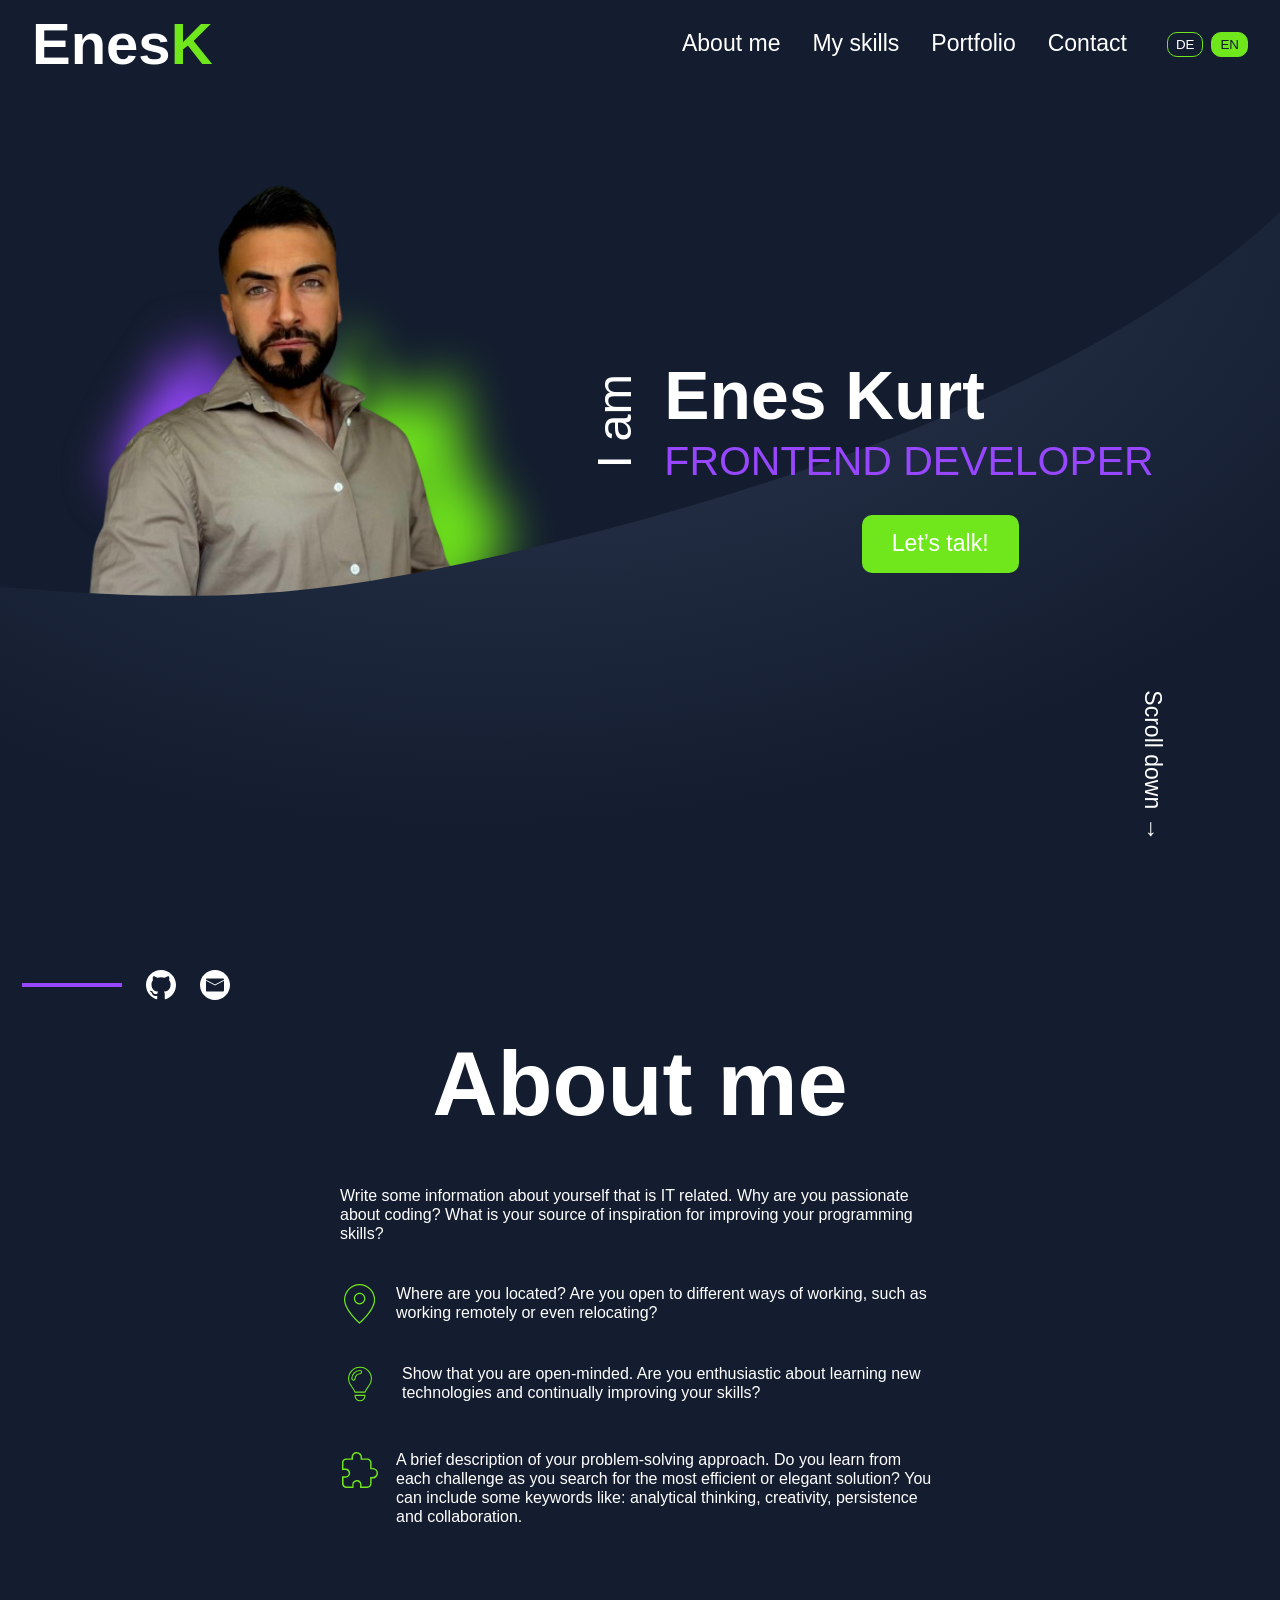
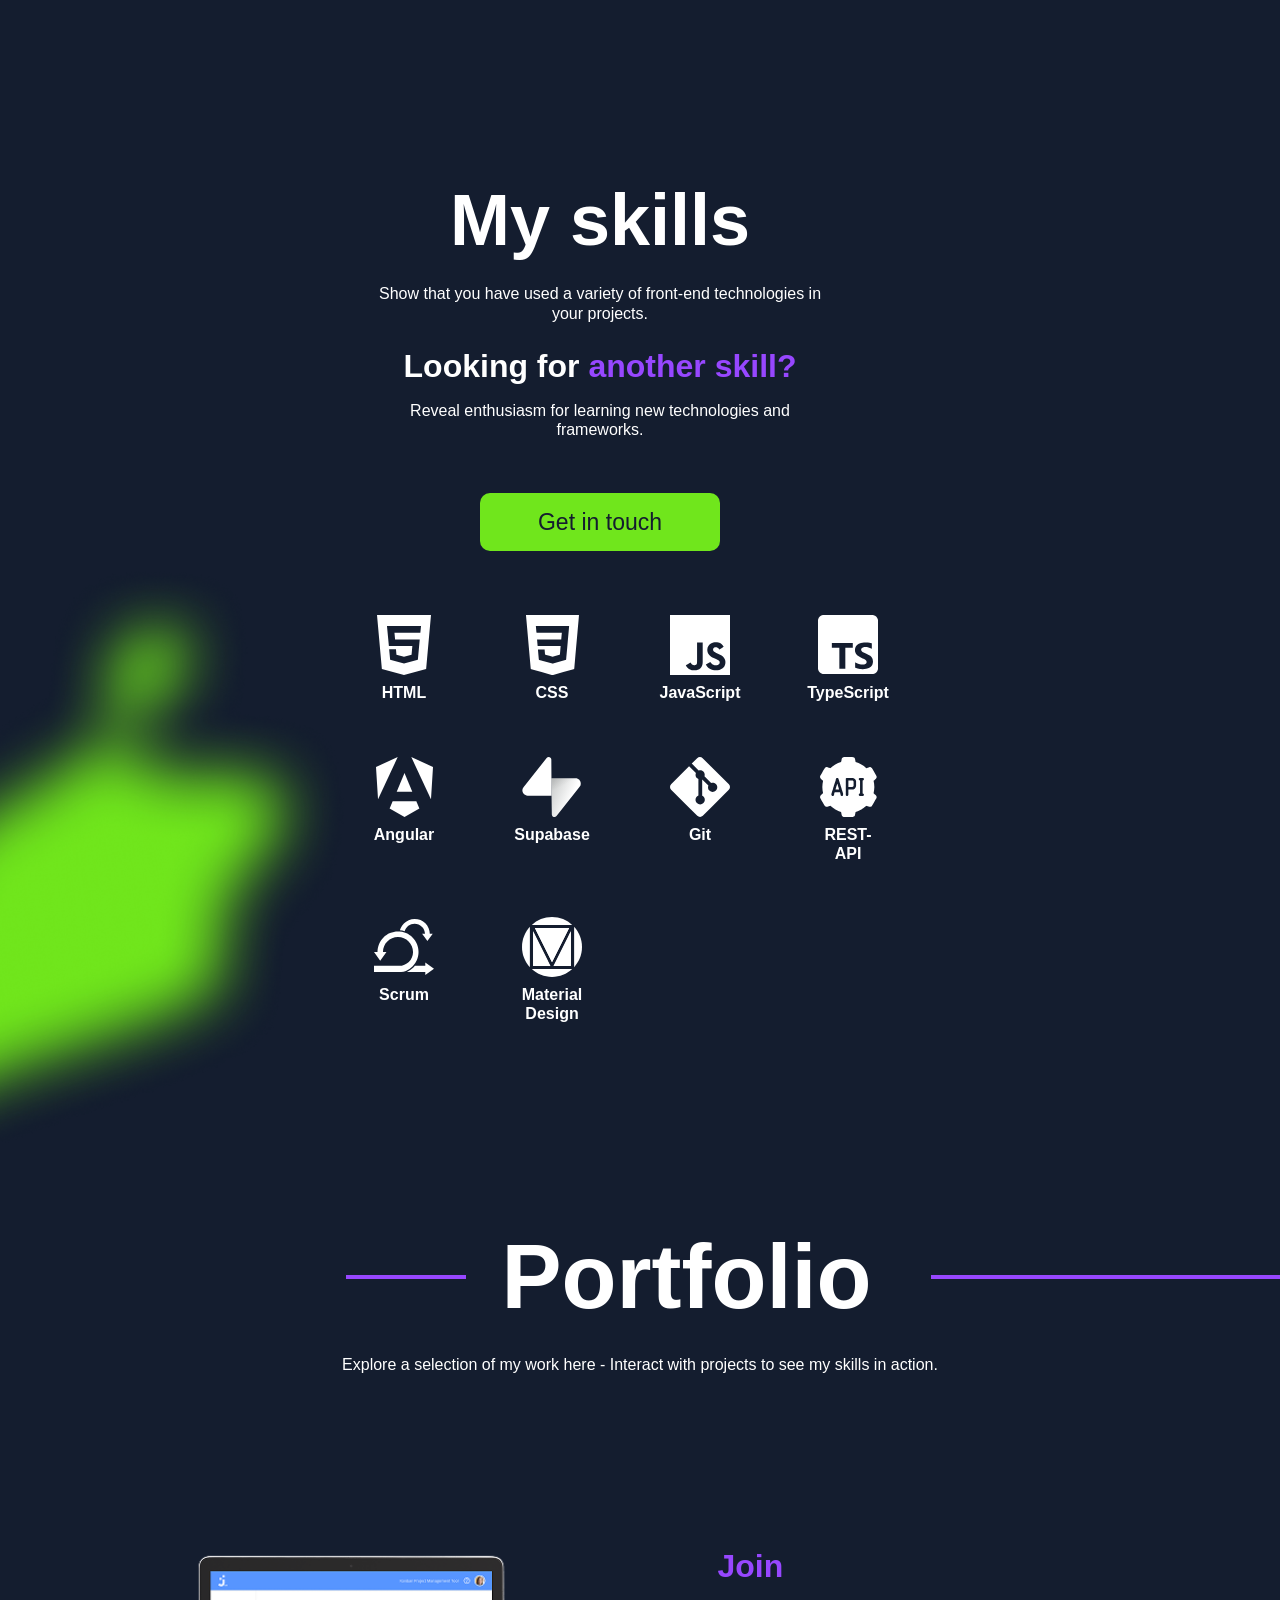
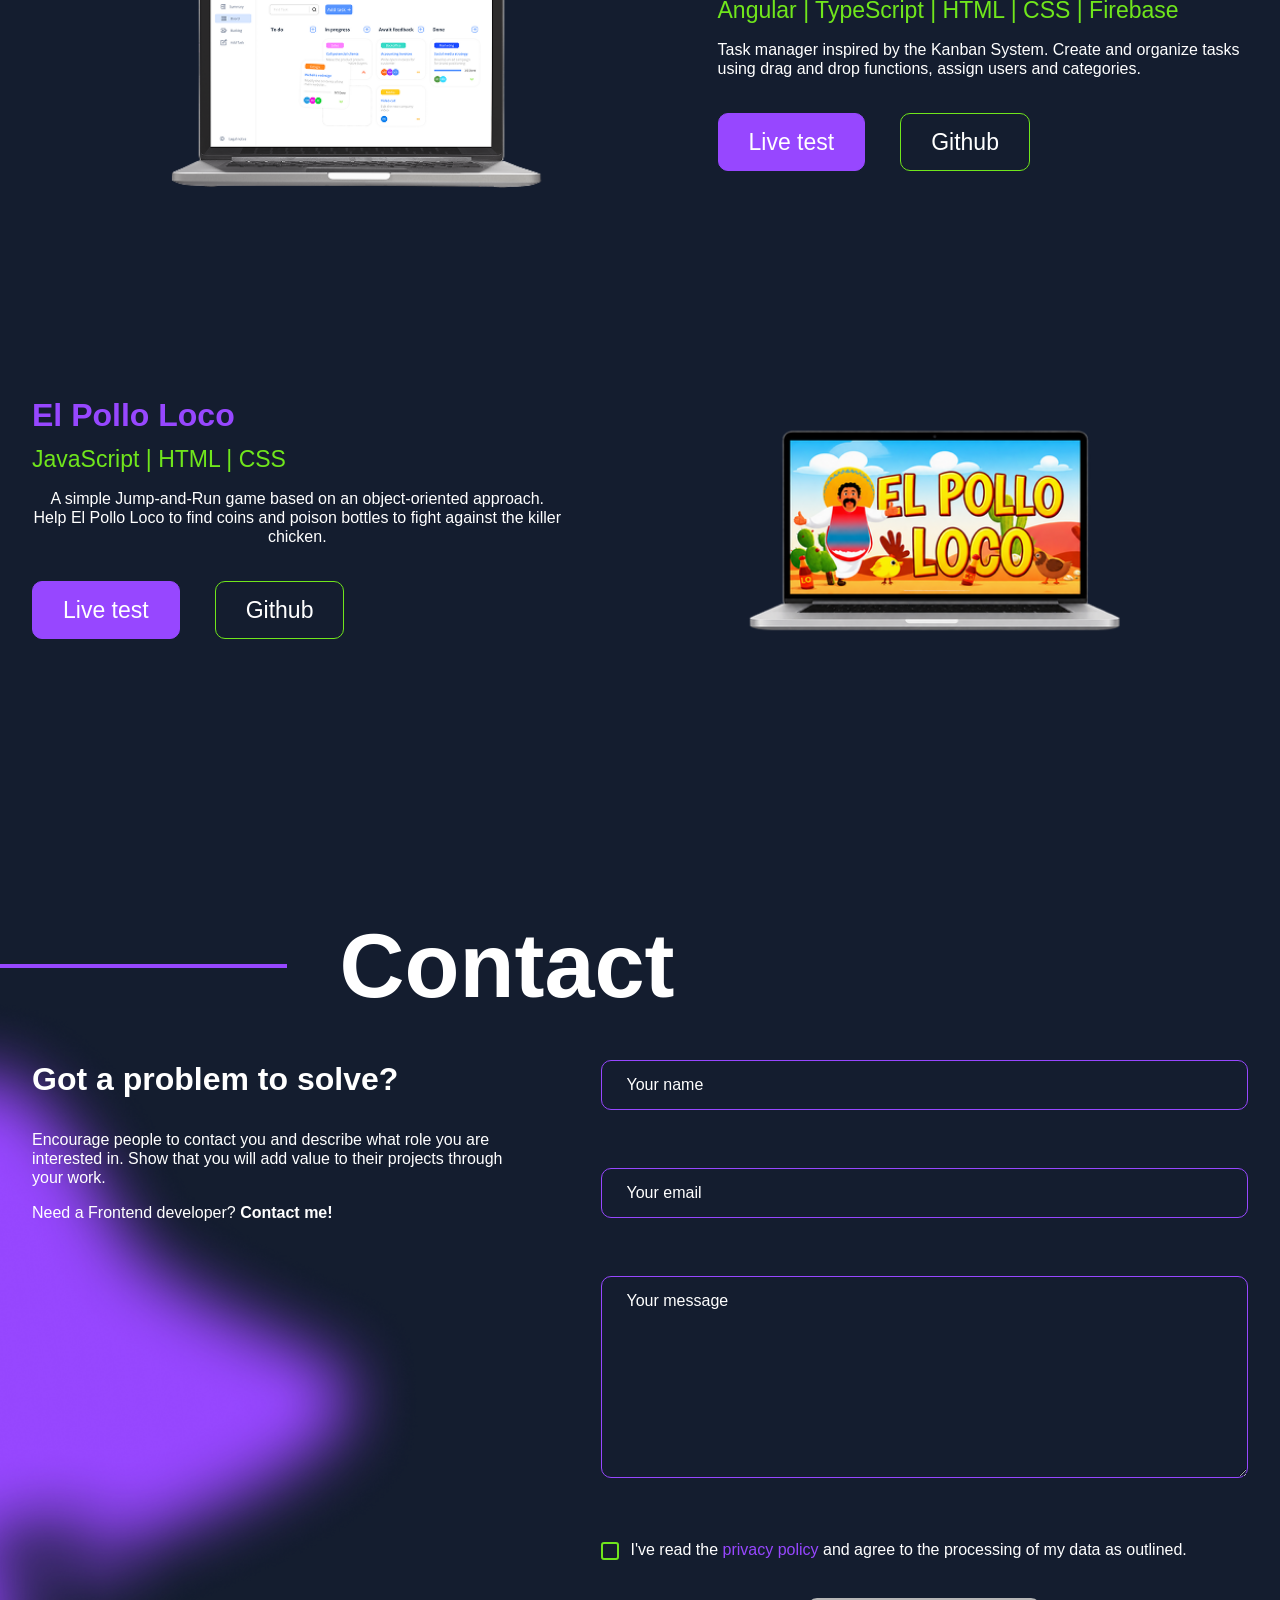
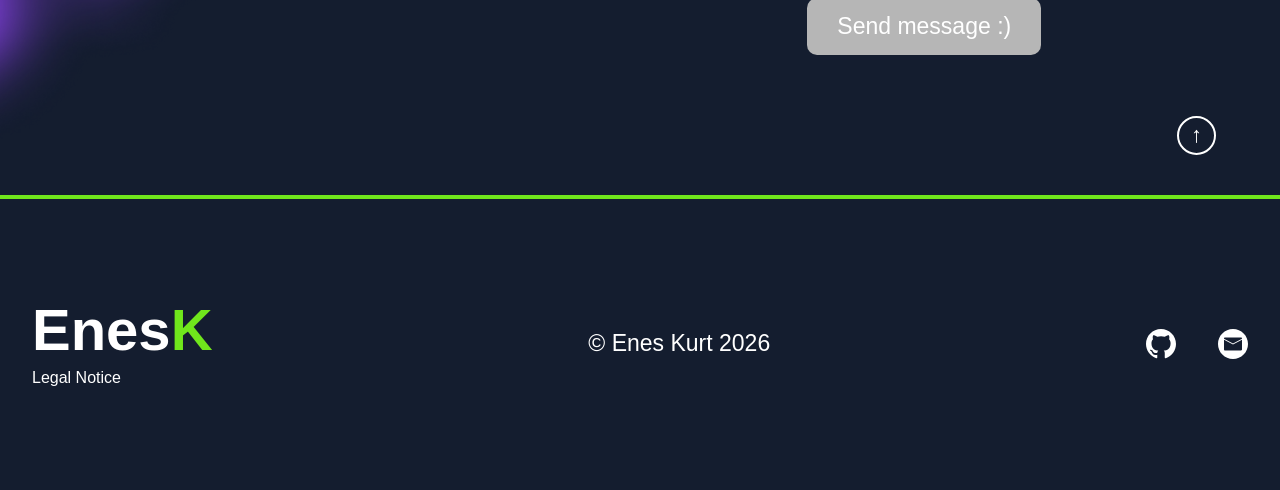
==== commit 151b0b1d: "responsive layout and legal pages" ====
--- a/index.html
+++ b/index.html
@@ -1,5 +1,5 @@
 <!DOCTYPE html>
-<html lang="en">
+<html lang="en" class="language-loading">
 
 <head>
   <meta charset="UTF-8" />
@@ -43,7 +43,7 @@
       <div class="nav-right" id="nav">
 
         <nav>
-         <ul class="nav-list">
+         <ul class="nav-list legal-nav-list">
 
   <li>
     <a href="#about-me" data-de="Über mich" data-en="About me">
@@ -426,7 +426,7 @@
     <!-- PROJECT 1 -->
     <div
   class="portfolio-project"
-  data-aos="fade-right"
+  data-aos="fade-up"
 >
 
       <div class="project-image">
@@ -477,7 +477,7 @@
     <!-- PROJECT 2 -->
     <div
   class="portfolio-project portfolio-project-reverse"
-  data-aos="fade-left"
+  data-aos="fade-up"
 >
 
       <div class="project-content project-content-right">
--- a/assets/css/style.css
+++ b/assets/css/style.css
@@ -6,6 +6,9 @@
   --purple: #9747ff;
   --white: #ffffff;
   --cyan: #00bee8;
+}
+.language-loading body {
+  visibility: hidden;
 }
 
 * {
@@ -3015,10 +3018,6 @@
 
   .nav-list li {
     flex: 0 0 auto;
-  }
-
-  .nav-list li:last-child {
-    display: none;
   }
 
   .language {
@@ -3282,6 +3281,23 @@
   .footer-section {
     width: calc(100% - 1px);
   }
+  .legal-page {
+  min-height: auto;
+  padding-top: 110px;
+  padding-bottom: 30px;
+}
+
+.legal-heading {
+  margin-bottom: 20px;
+}
+
+.legal-copy section {
+  margin-bottom: 22px;
+}
+
+.legal-note {
+  margin-top: 20px;
+}
 }
 
 @media (min-width: 2200px) and (max-width: 4999px) {
@@ -4752,4 +4768,71 @@
   .about-section {
     padding-top: 100px;
   }
+}
+@media (min-width: 2200px) and (max-width: 2299px) {
+  .legal-page {
+    min-height: calc(100vh - 310px);
+  }
+
+  .legal-back {
+    transform: none;
+    top: -20px;
+  }
+}
+
+@media (min-width: 769px) {
+  .legal-nav-list li:last-child {
+    display: block;
+  }
+}
+@media (min-width: 2200px) and (max-width: 2299px) {
+  .hero-content {
+    width: calc(100% - 1040px);
+  }
+
+  .hero-image {
+    width: 820px;
+    height: 880px;
+    margin-top: 140px;
+  }
+
+  .hero-shadow {
+    left: -80px;
+    top: 80px;
+    width: 880px;
+    height: 880px;
+  }
+
+  .hero-photo {
+    width: 780px;
+    height: 900px;
+  }
+
+  .hero-socials {
+    bottom: 55px;
+    gap: 32px;
+  }
+
+  .hero-socials a img {
+    width: 46px;
+    height: 46px;
+  }
+
+  .hero-email {
+    font-size: 32px;
+  }
+
+  .scroll-down {
+    right: 35px;
+    bottom: 35px;
+    gap: 18px;
+  }
+
+  .scroll-text {
+    font-size: 38px;
+  }
+
+  .scroll-arrow {
+    font-size: 38px;
+  }
 }
